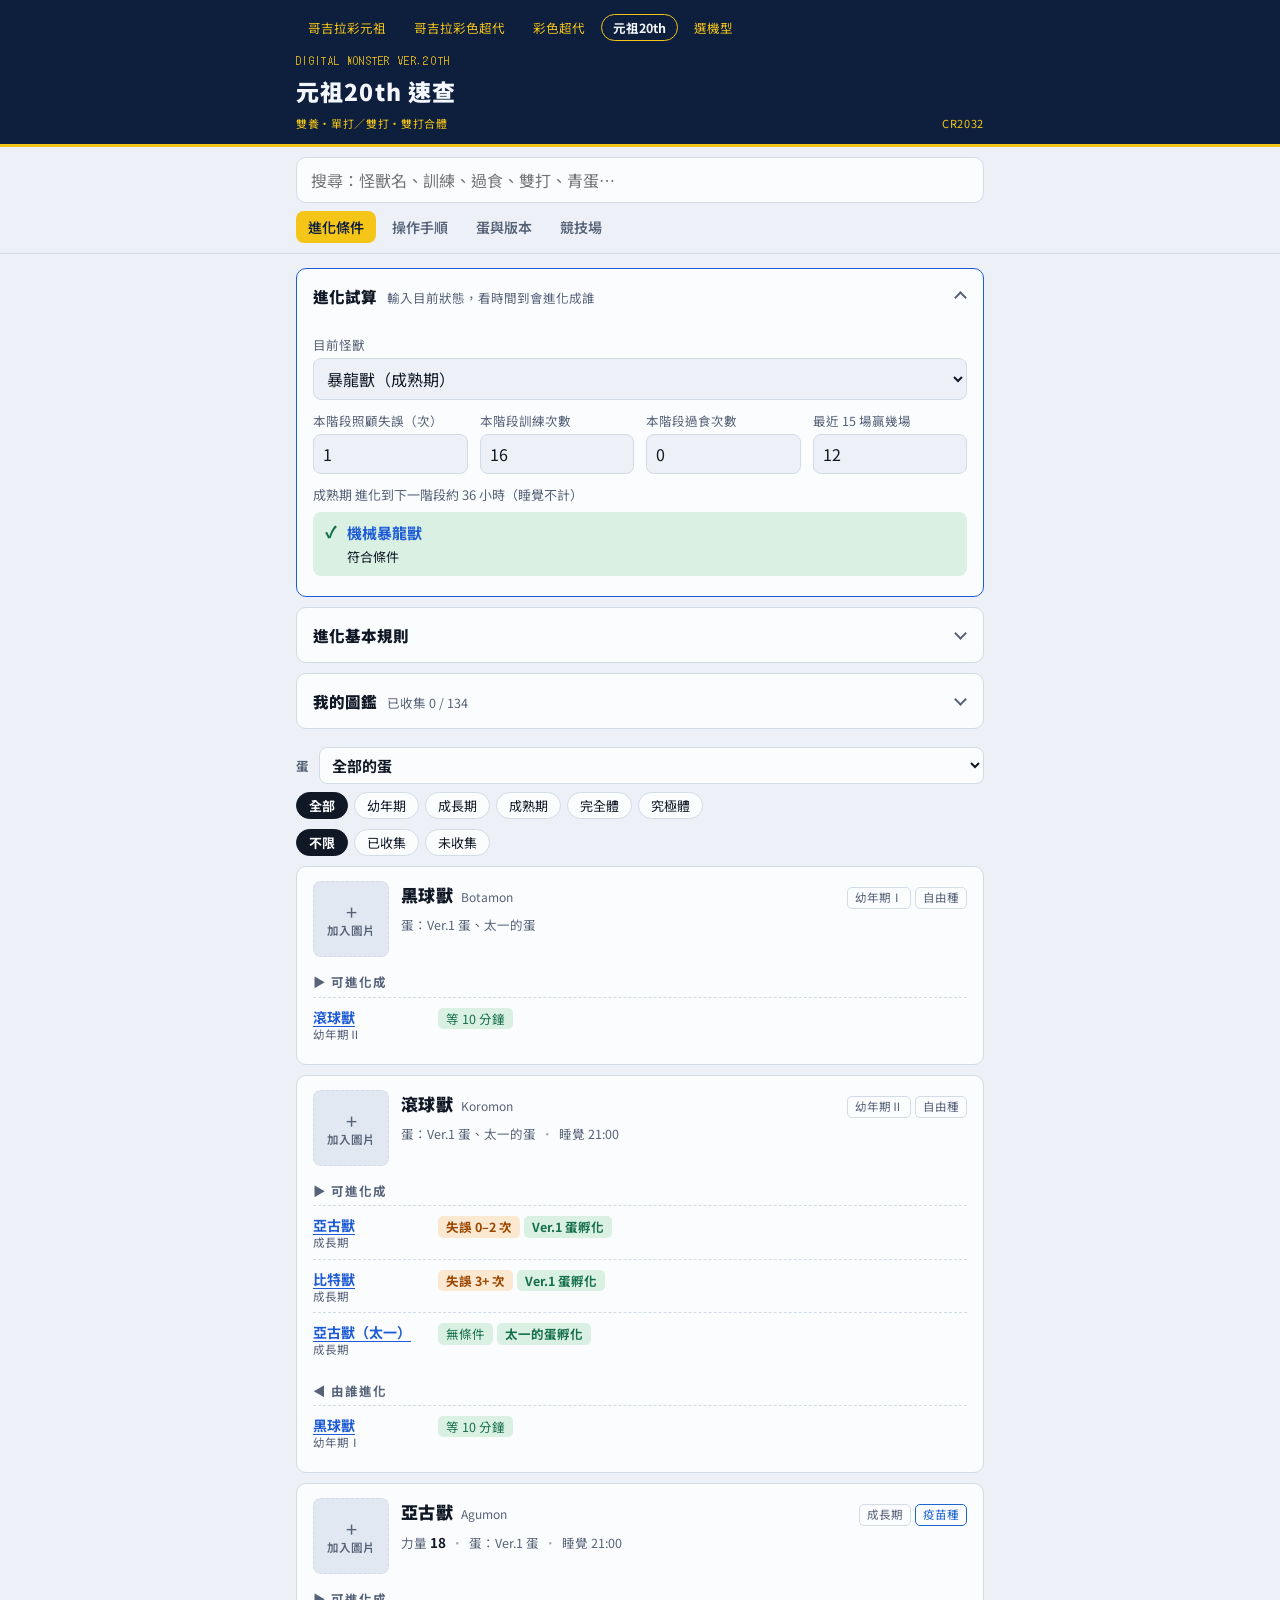
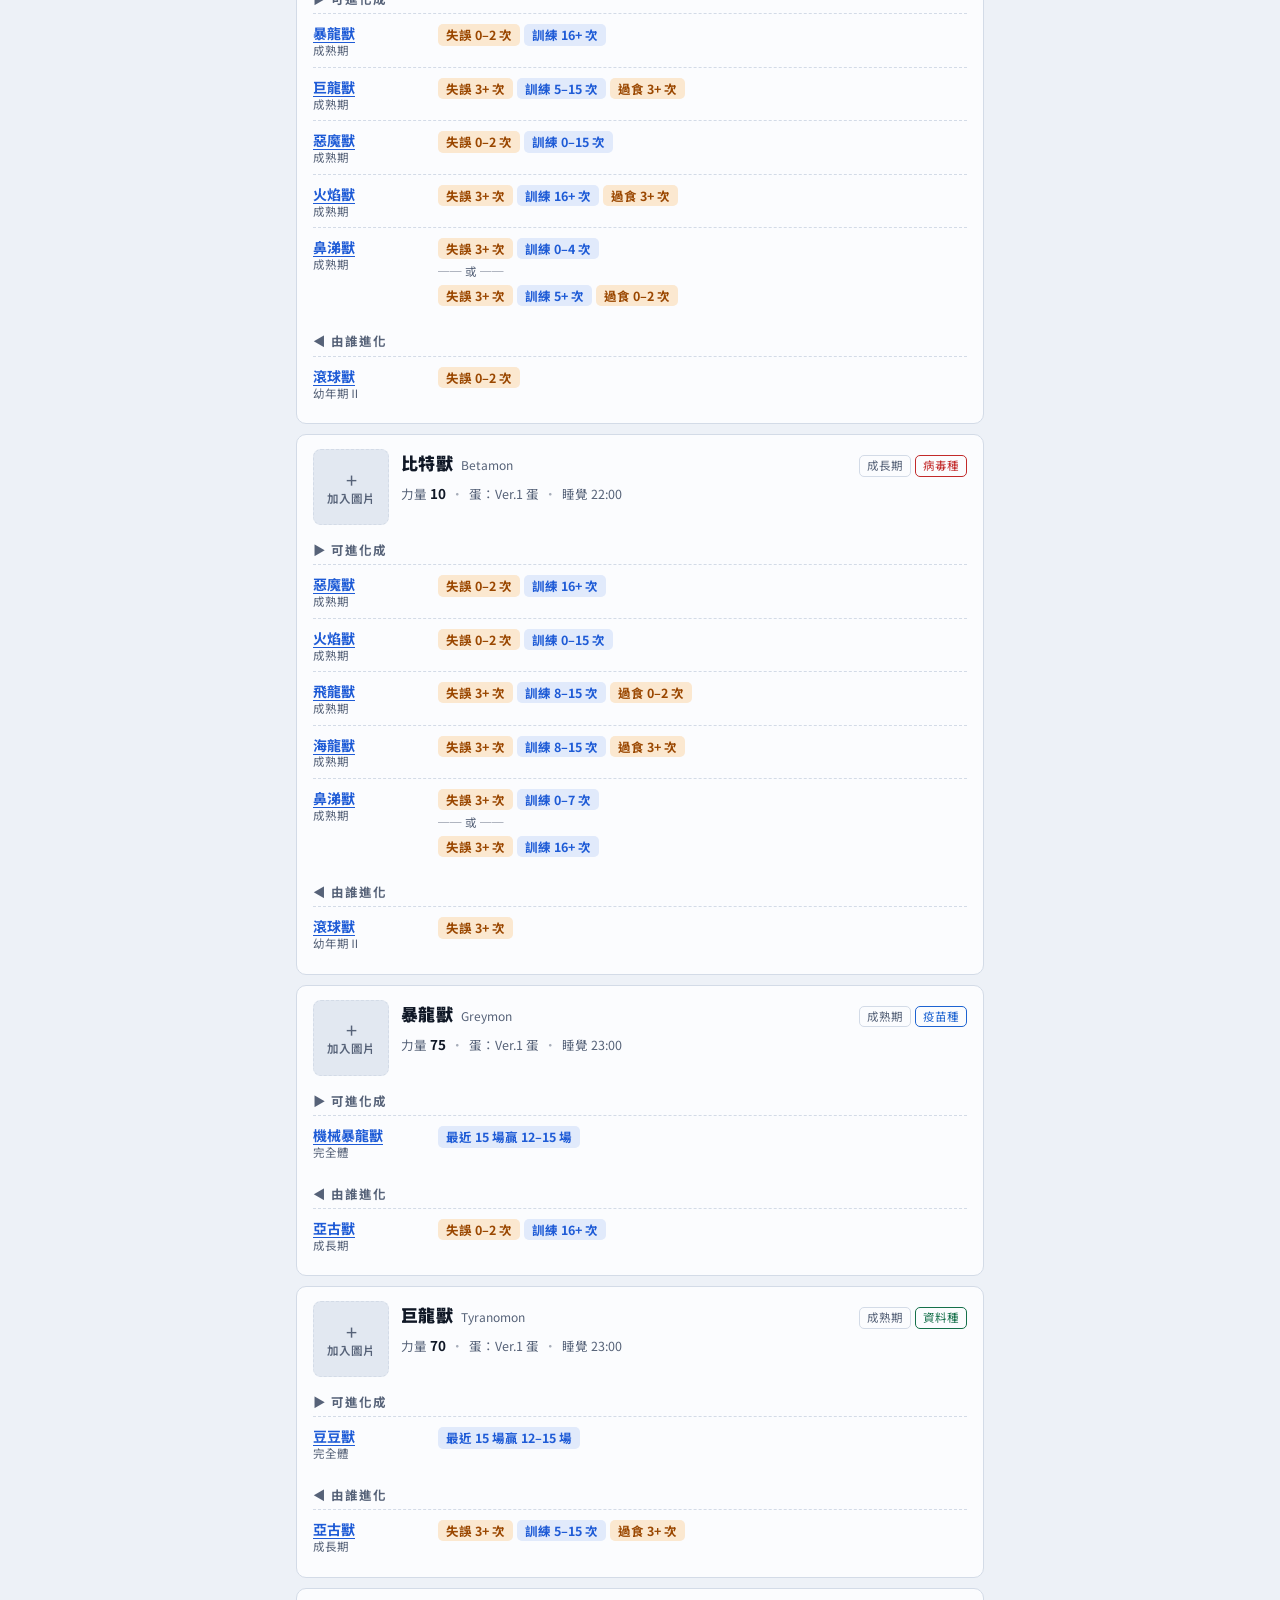
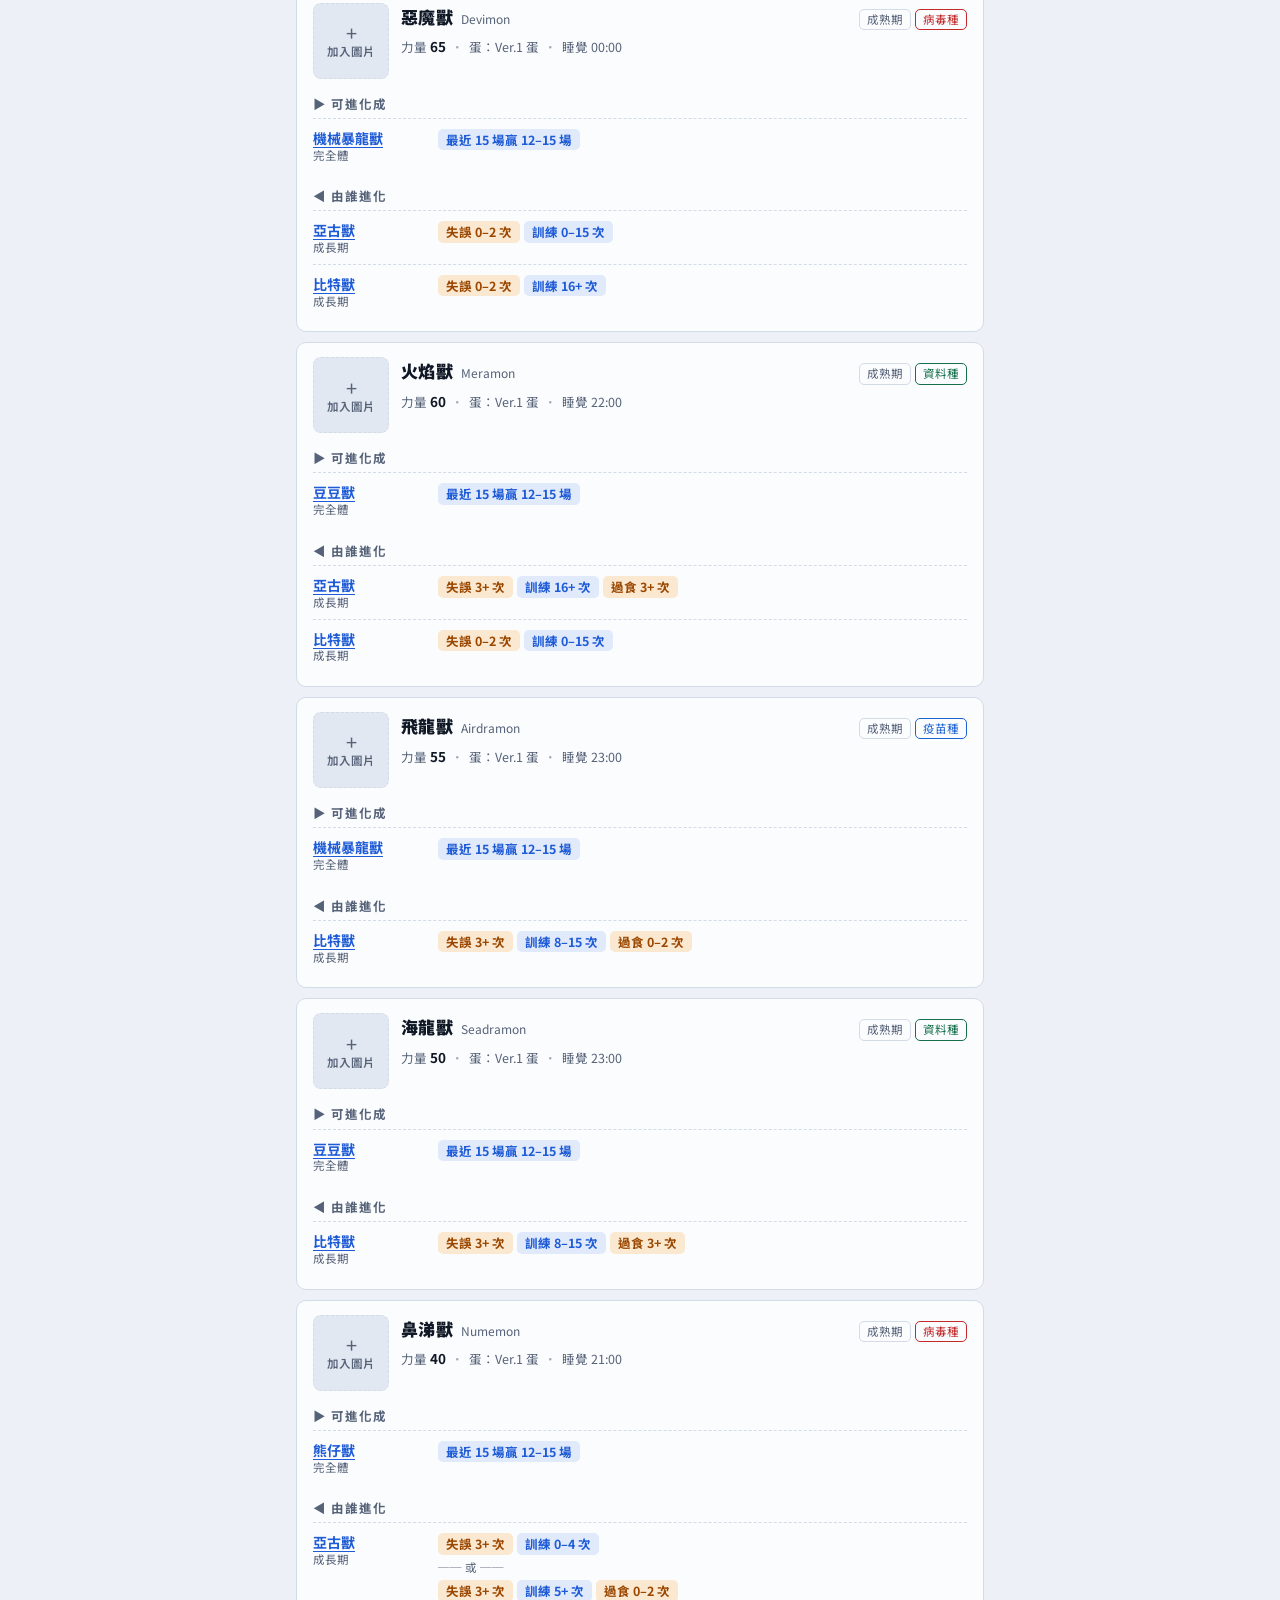
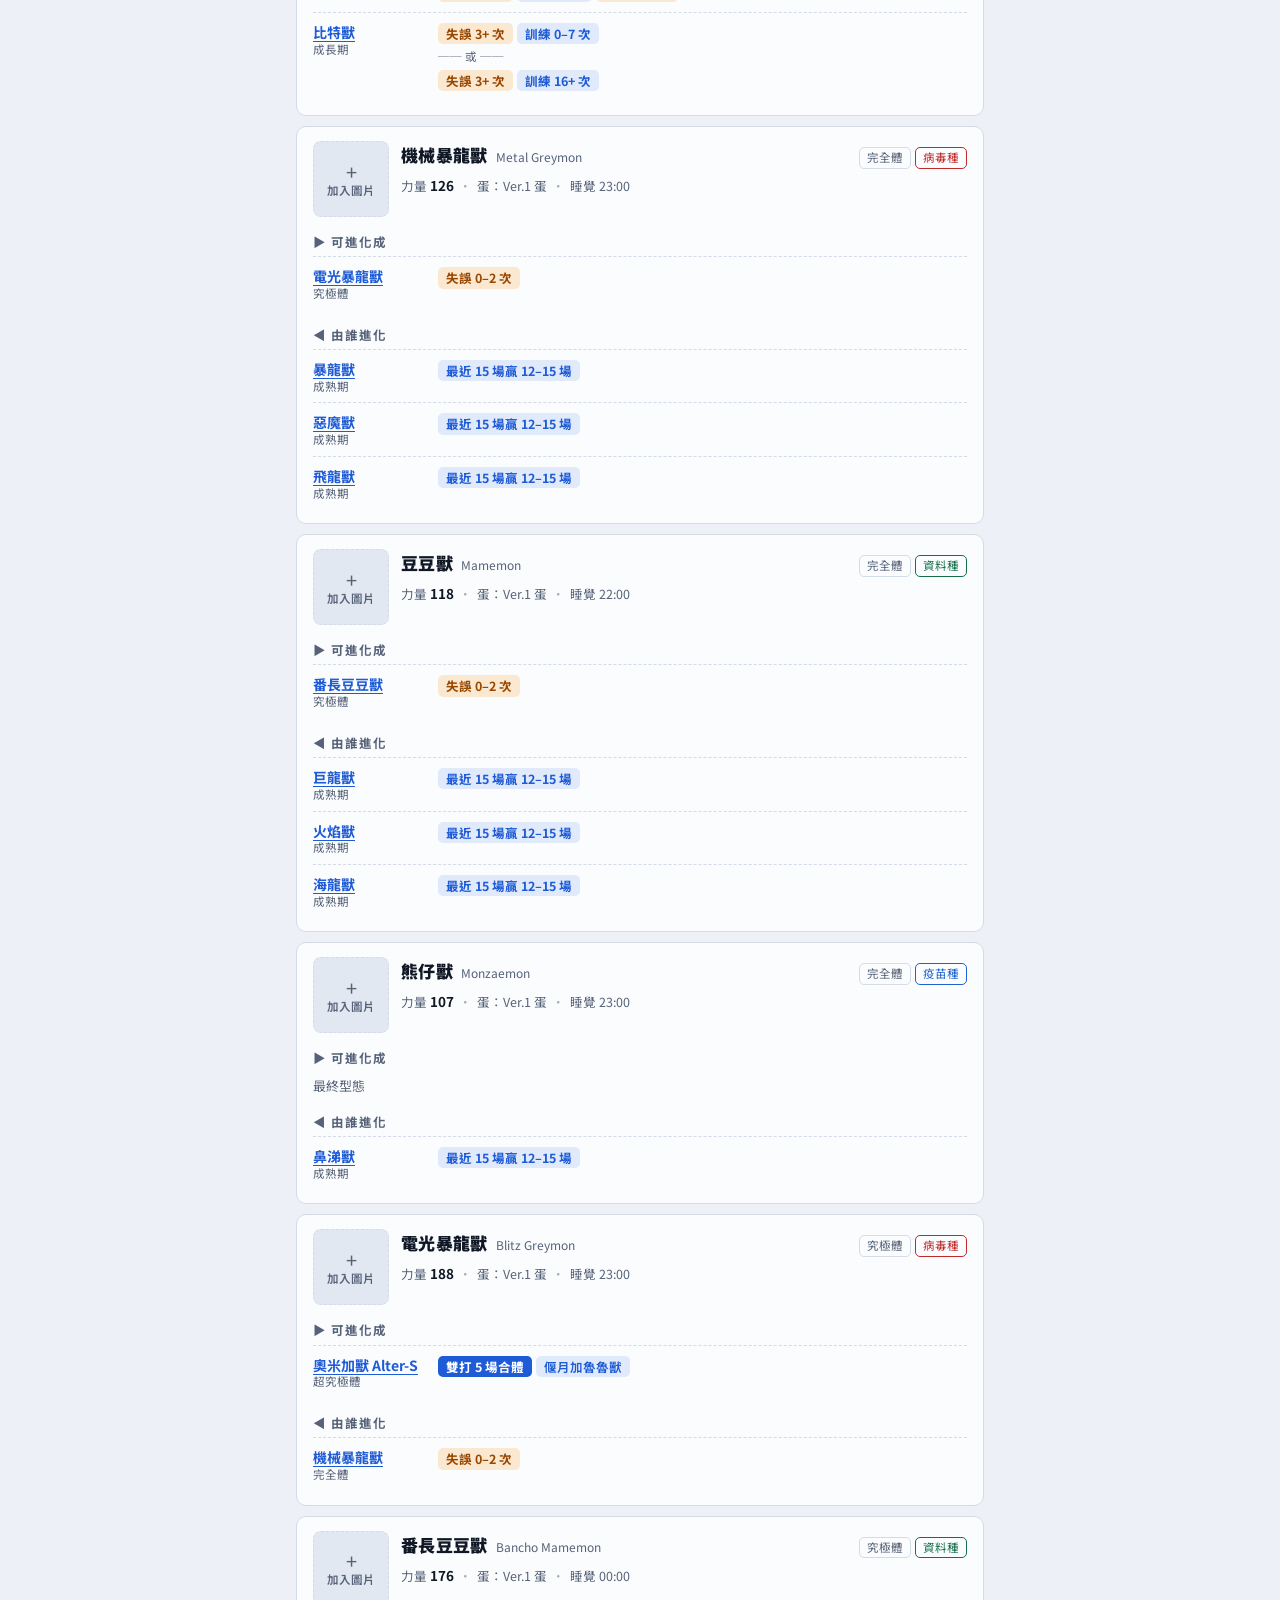
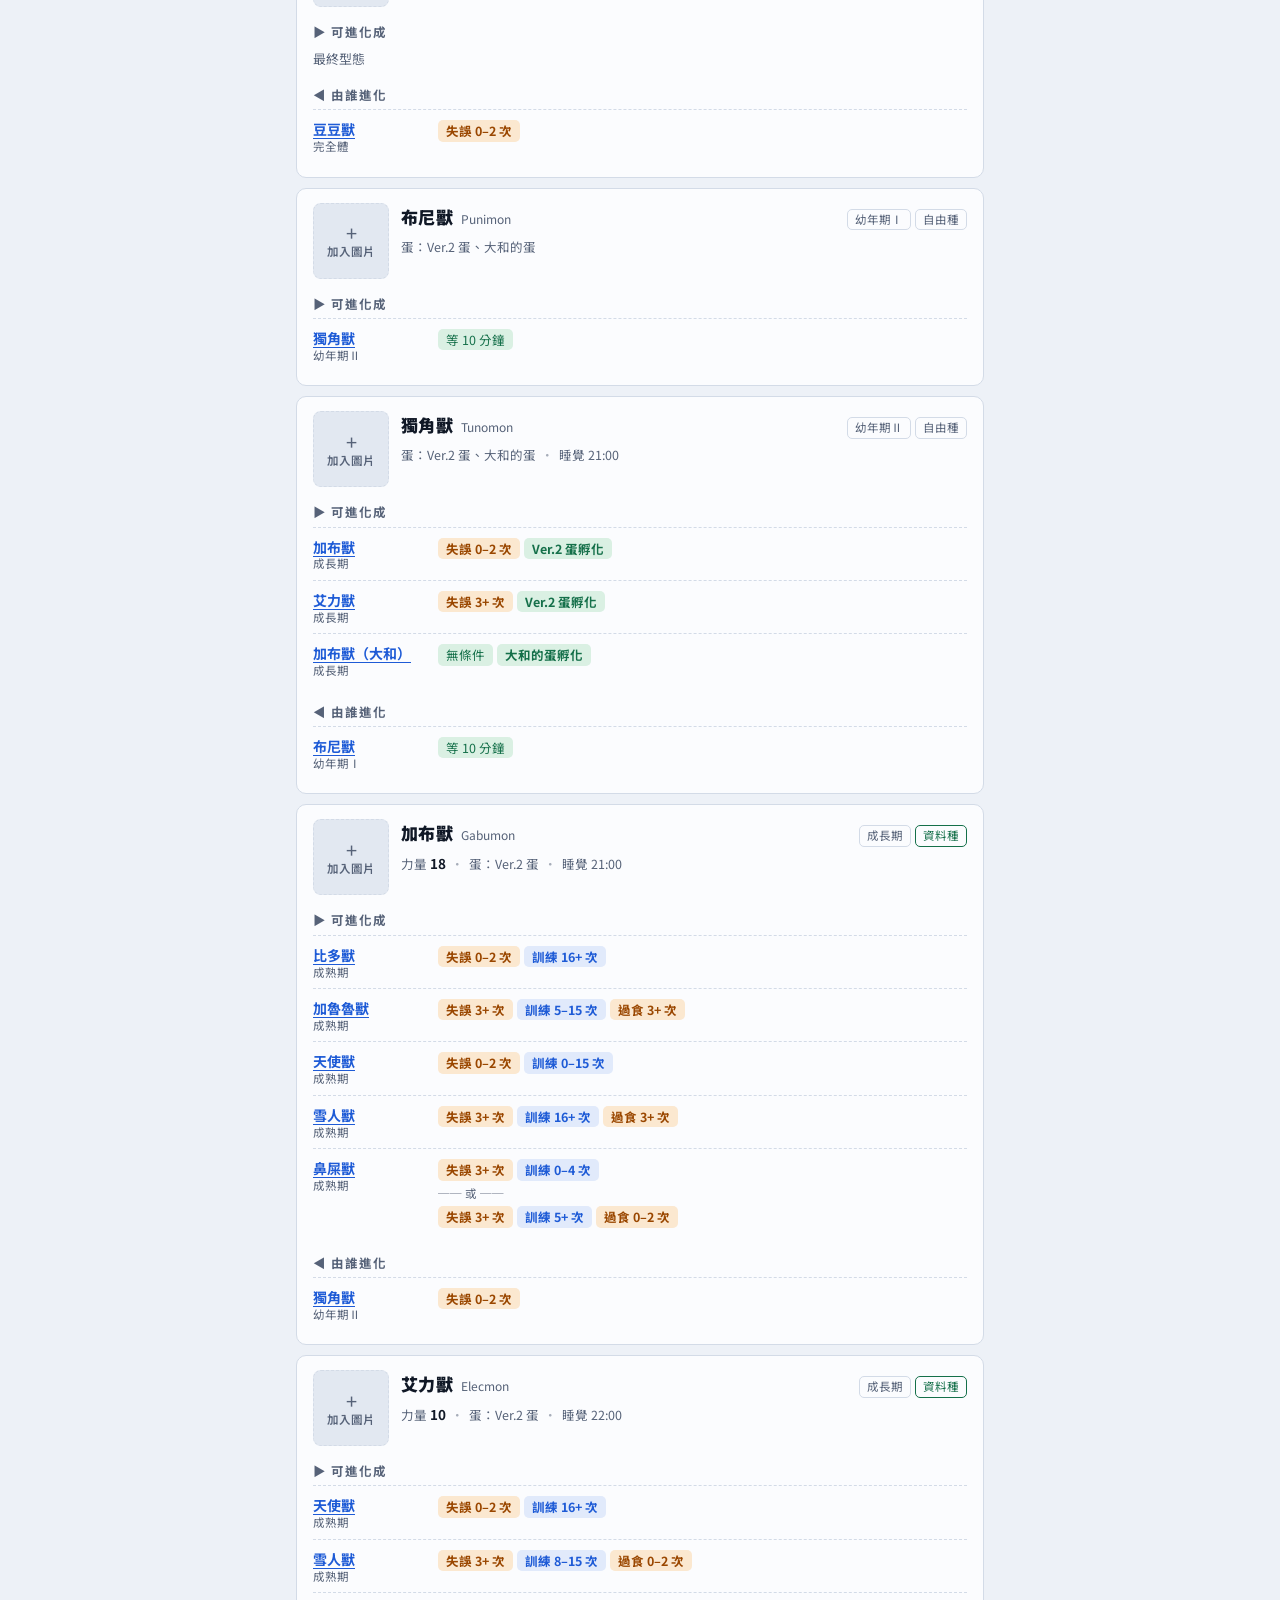
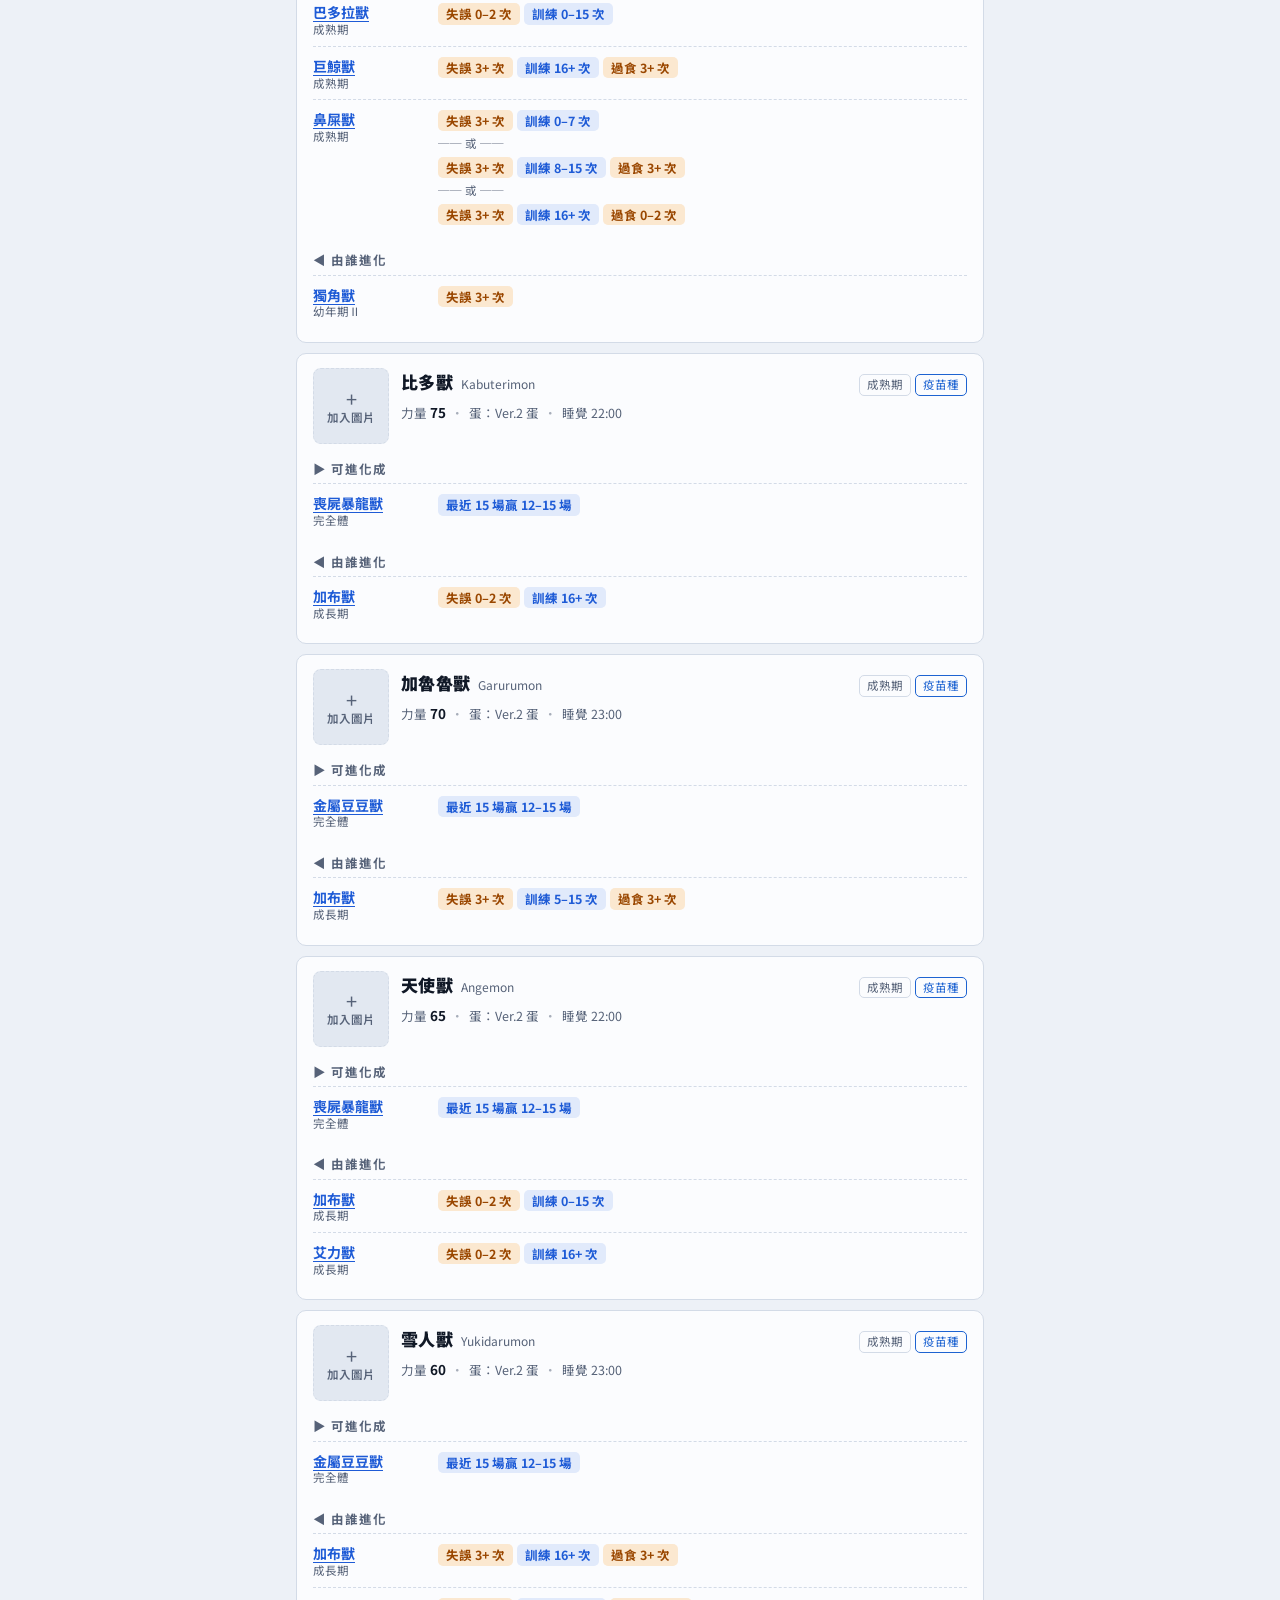
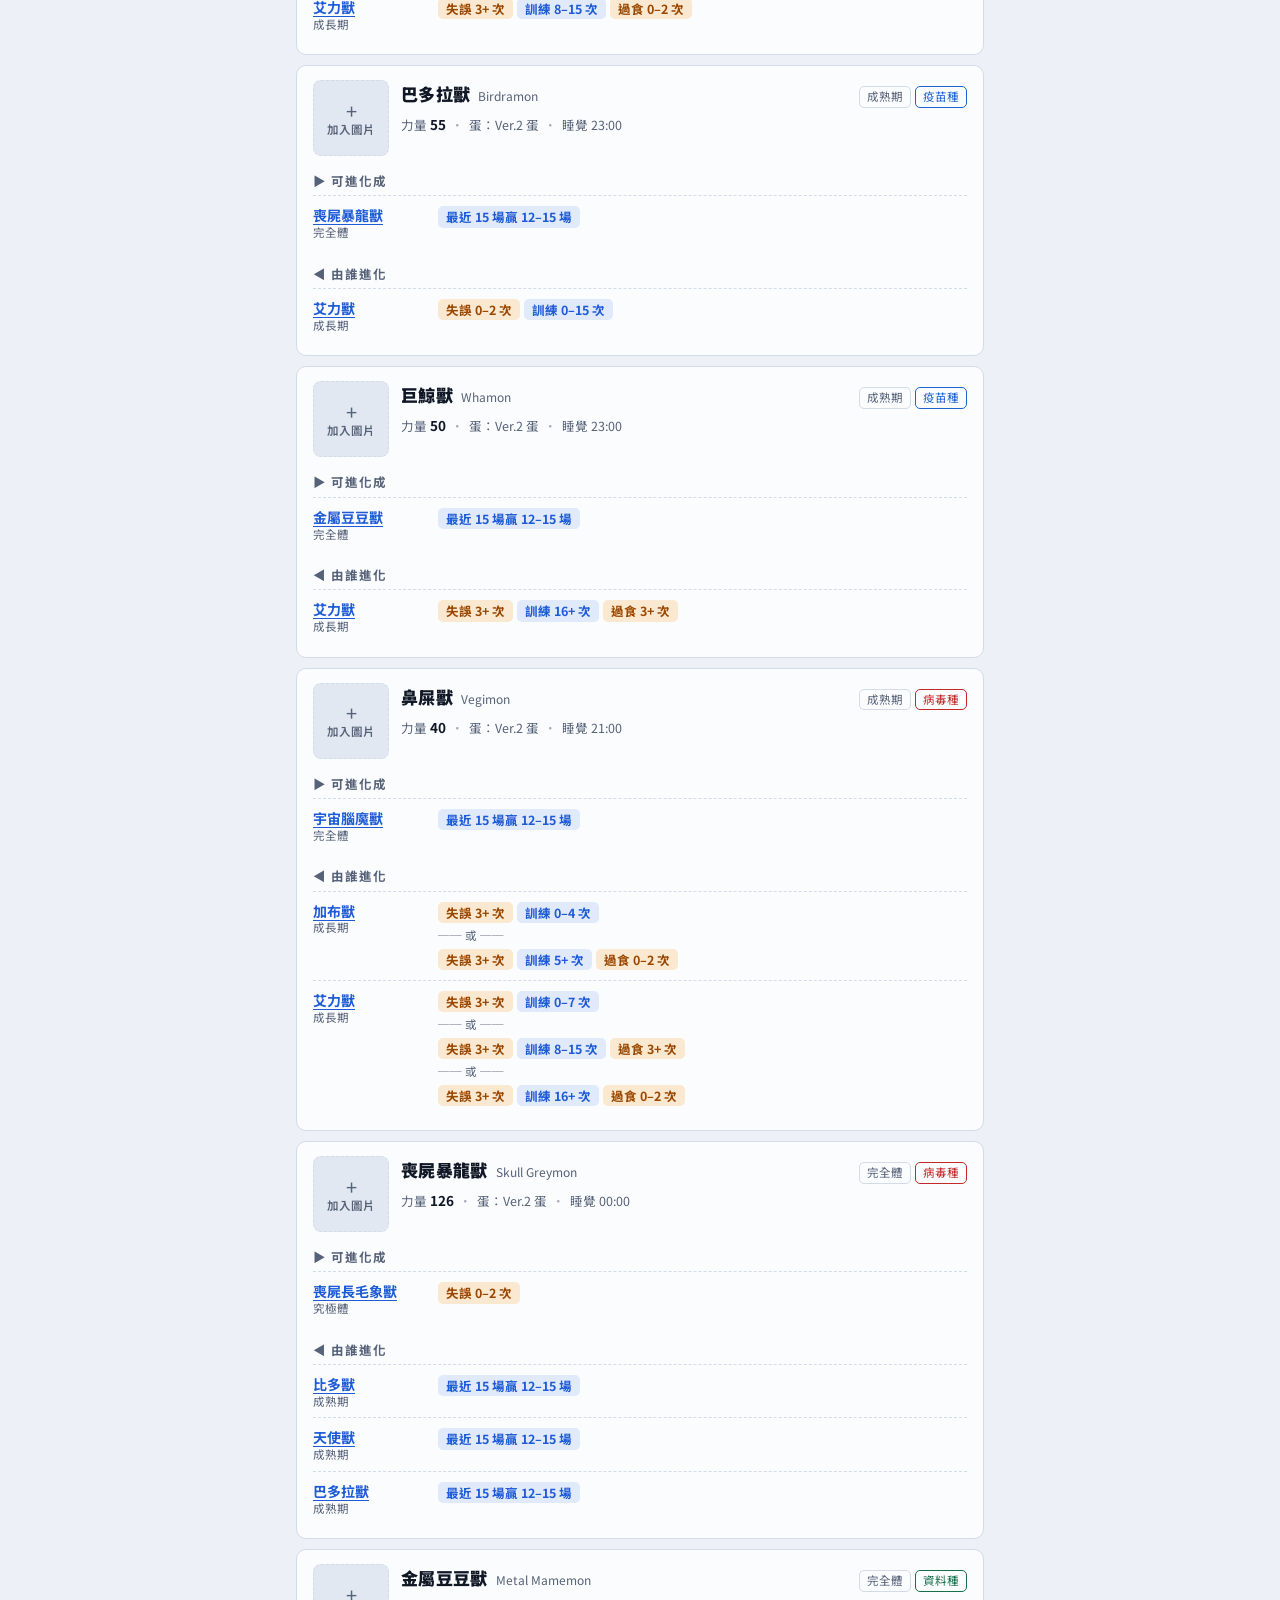
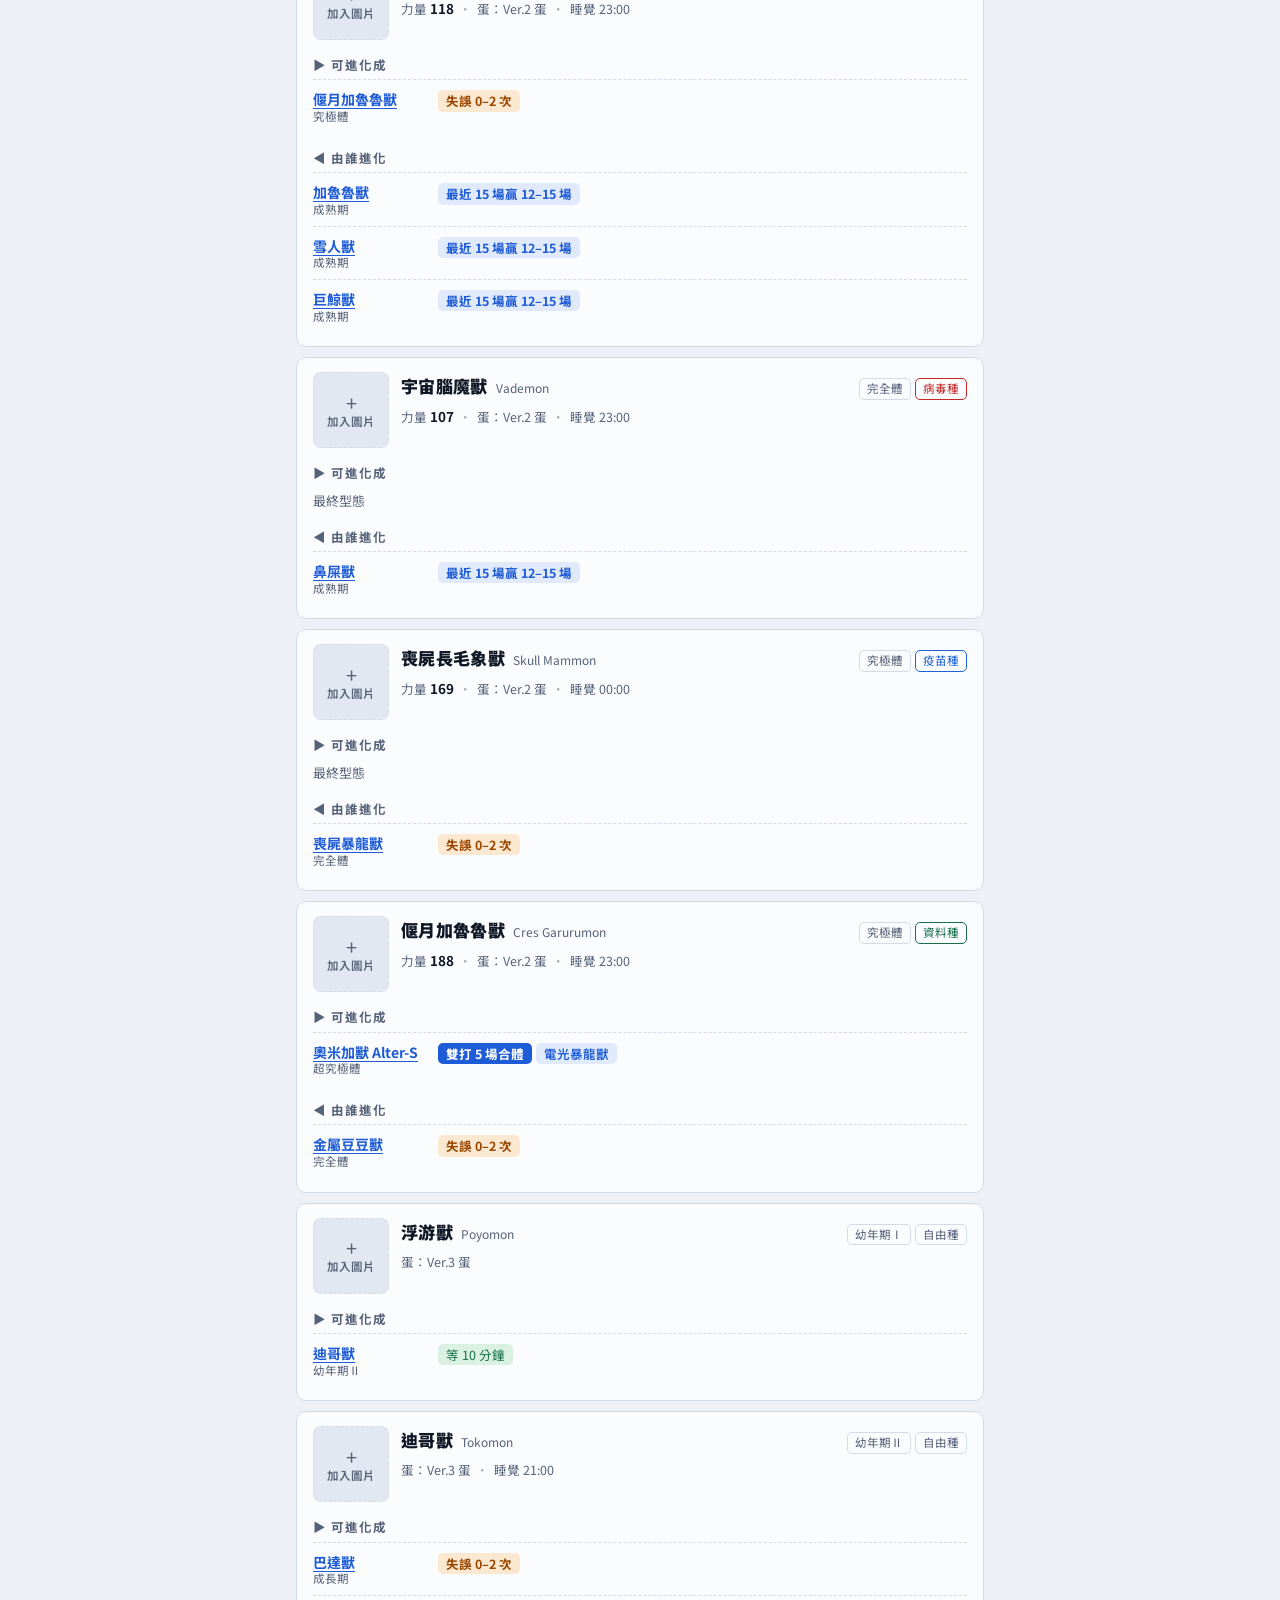
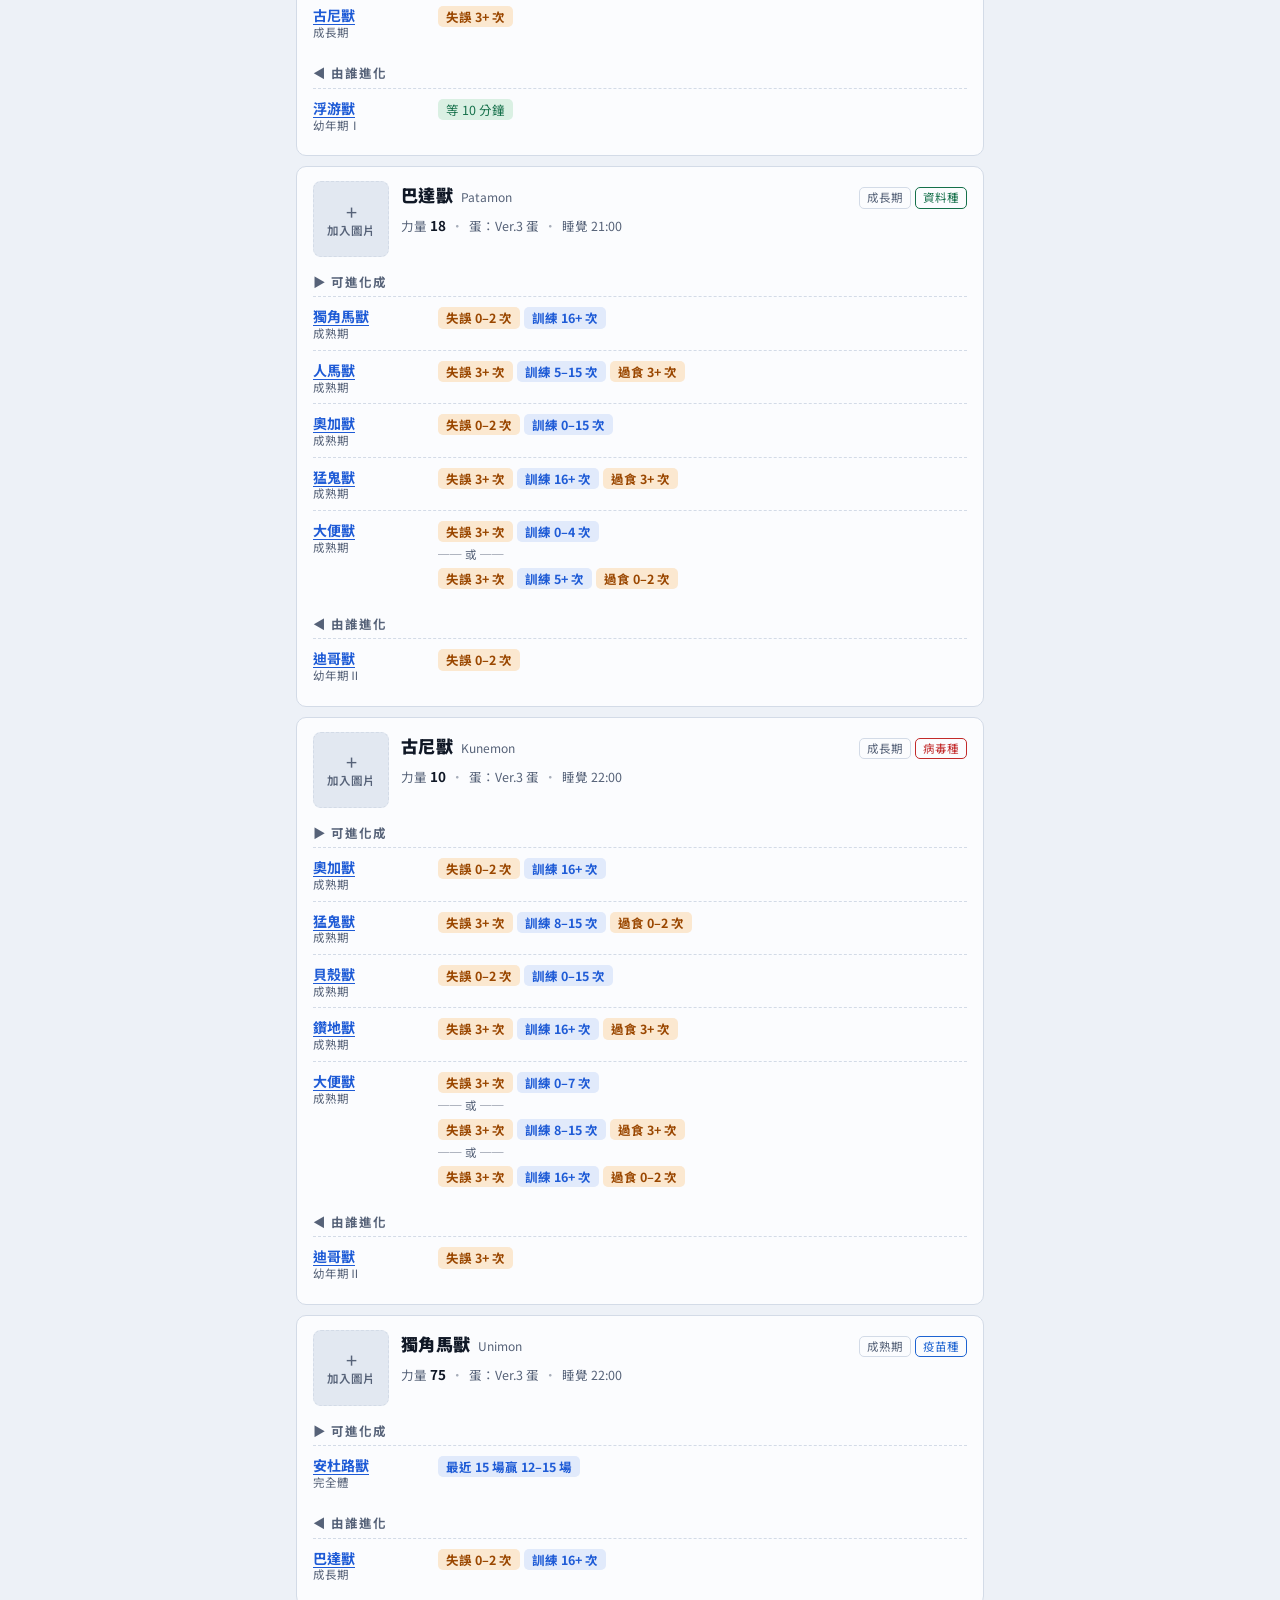
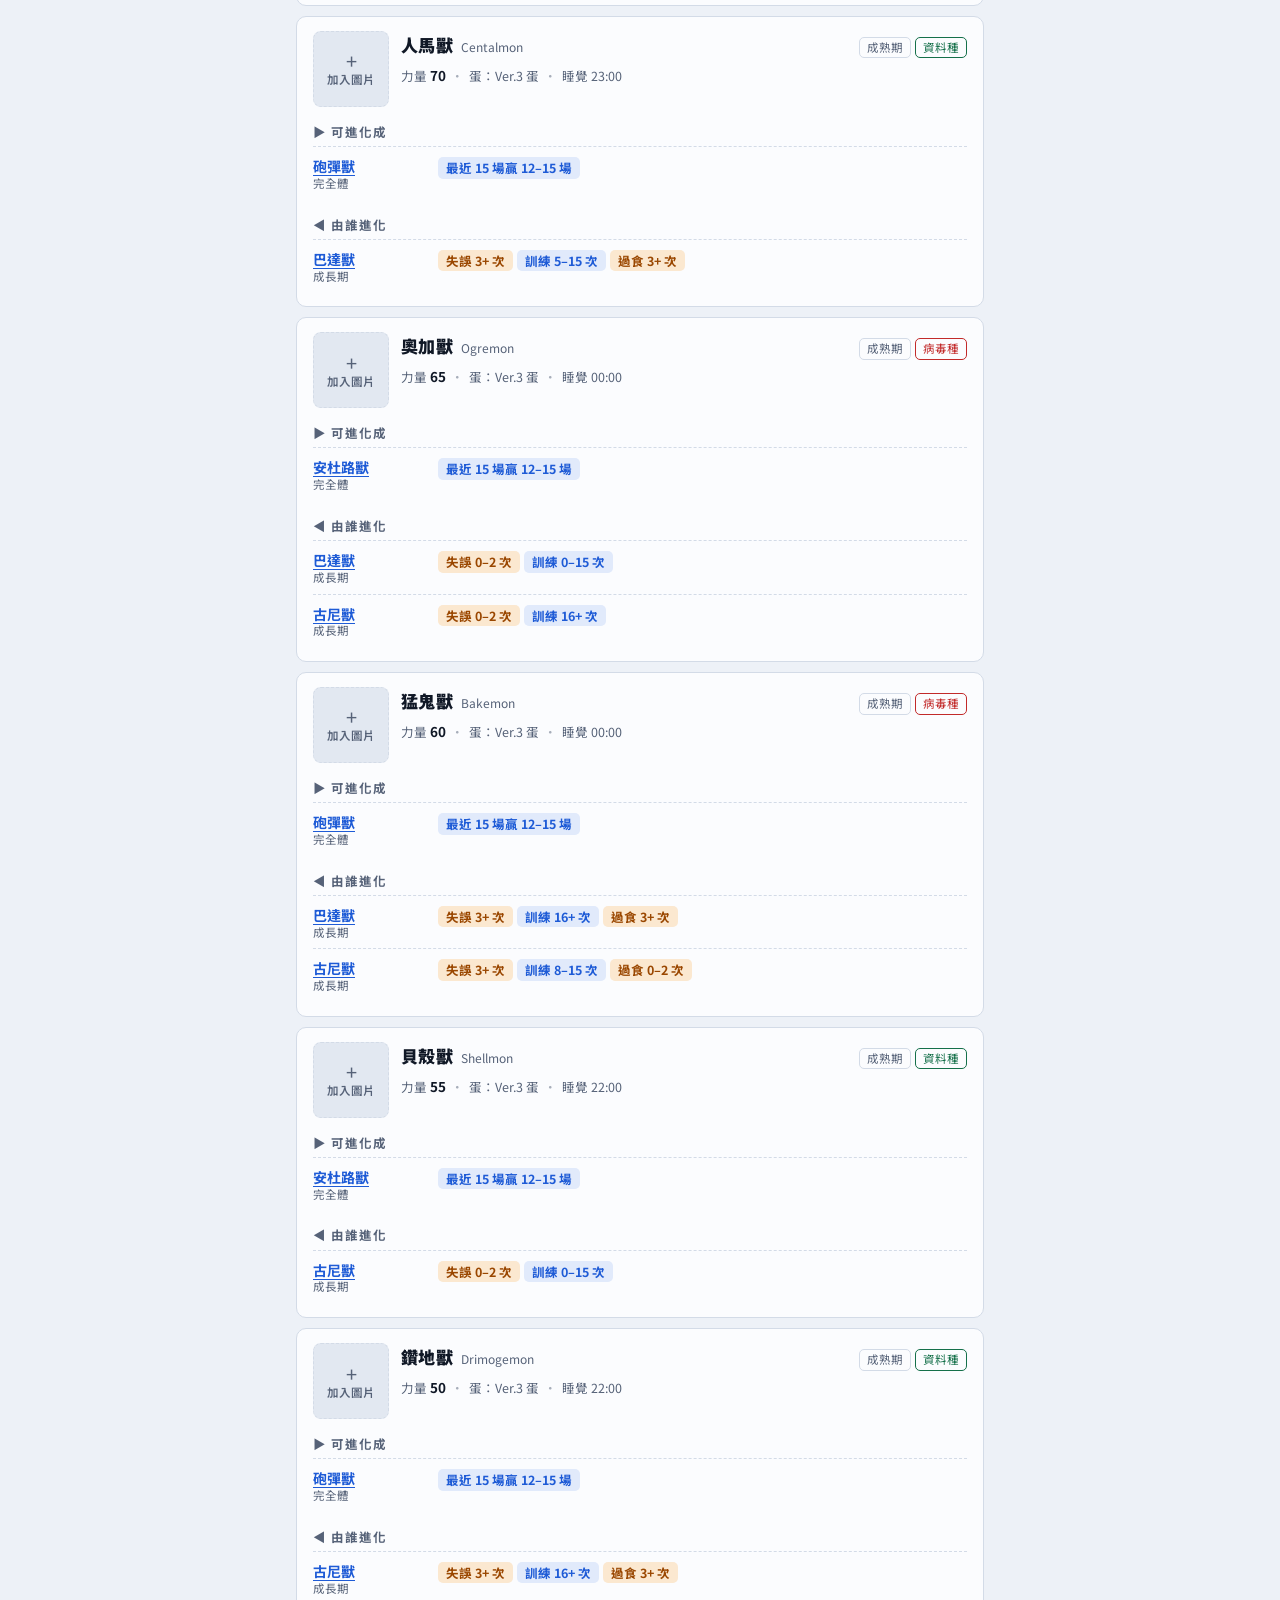
==== docs/dm20.html @ 7f27bde9 "feat: 新增彩色超代、元祖20th 速查並改為藍黃配色 - 新增彩色超代頁面，支援 10 個版本切換、依屬性合體速查、各版本關卡 - 新增元祖20th 頁面，含蛋篩選、訓練／過食進化試算、雙打合體" ====
<!doctype html>
<html lang="zh-Hant">
<head>
<meta charset="utf-8">
<meta name="viewport" content="width=device-width,initial-scale=1,viewport-fit=cover">
<title>元祖20th 速查</title>
<meta name="description" content="Digimon Original（Digital Monster Ver.20th）中文攻略速查（可離線）">
<meta name="theme-color" content="#0E1F3D">
<link rel="manifest" href="manifest.webmanifest">
<link rel="icon" href="icon-192.png">
<link rel="apple-touch-icon" href="apple-touch-icon.png">
<meta name="apple-mobile-web-app-capable" content="yes">
<meta name="mobile-web-app-capable" content="yes">
<meta name="apple-mobile-web-app-title" content="Digivice">
<link rel="preconnect" href="https://fonts.googleapis.com">
<link rel="preconnect" href="https://fonts.gstatic.com" crossorigin>
<link rel="stylesheet" href="https://fonts.googleapis.com/css2?family=DotGothic16&family=Noto+Sans+TC:wght@400;700;900&display=swap">
<link rel="stylesheet" href="app.css">
</head>
<body>
<header class="band">
  <div class="wrap band-in">
    <nav class="devsw" aria-label="切換機型"><a href="dmgz.html">哥吉拉彩元祖</a><a href="pengz.html">哥吉拉彩色超代</a><a href="penc.html">彩色超代</a><a href="dm20.html" aria-current="page">元祖20th</a><a href="index.html">選機型</a></nav>
    <p class="mark">DIGITAL MONSTER VER.20TH</p>
    <h1>元祖20th 速查</h1>
    <div class="gcap" aria-hidden="true"><span>雙養・單打／雙打・雙打合體</span><span>CR2032</span></div>
  </div>
</header>
<div class="top">
  <div class="wrap">
    <div class="search">
      <input id="q" type="search" placeholder="搜尋：怪獸名、訓練、過食、雙打、青蛋…" autocomplete="off" enterkeyhint="search">
      <button id="qclear" type="button" aria-label="清除" hidden>×</button>
    </div>
    <nav class="tabs" role="tablist">
      <button data-tab="t-evo" role="tab">進化條件</button>
      <button data-tab="t-op" role="tab">操作手順</button>
      <button data-tab="t-egg" role="tab">蛋與版本</button>
      <button data-tab="t-colo" role="tab">競技場</button>
    </nav>
  </div>
</div>

<main class="wrap">
<div id="noresult" hidden>找不到符合的內容，換個關鍵字試試</div>

<!-- ================= 進化條件 ================= -->
<section class="panel" id="t-evo">
  <h2 class="ptitle">進化條件</h2>

  <details class="card tool si" id="evoTool" open data-sonly data-alias="進化試算 模擬 計算 判斷 會進化成誰">
    <summary>進化試算 <span class="hint">輸入目前狀態，看時間到會進化成誰</span></summary>
    <div class="form">
      <label class="full">目前怪獸<select id="et-cur"></select></label>
      <label class="full egg-f" hidden>從哪顆蛋孵出來<select id="et-egg"></select></label>
      <label>本階段照顧失誤（次）<input id="et-cm" type="number" min="0" max="30" inputmode="numeric" value="0"></label>
      <label>本階段訓練次數<input id="et-tr" type="number" min="0" max="99" inputmode="numeric" value="0"></label>
      <label>本階段過食次數<input id="et-of" type="number" min="0" max="20" inputmode="numeric" value="0"></label>
      <label class="bt-f">最近 15 場贏幾場<input id="et-vic" type="number" min="0" max="15" inputmode="numeric" value="15"></label>
      <label class="life-f" hidden>完全體期間對戰場數<input id="et-life" type="number" min="0" inputmode="numeric" value="0"></label>
    </div>
    <div id="et-out"></div>
  </details>

  <details class="card si" data-alias="失誤 訓練 努力 過食 勝率 雙打合體 M E O">
    <summary>進化基本規則</summary>
    <h4>進化時間（睡覺時不計時）</h4>
    <div class="tw"><table>
      <tr><th>目前階段</th><th>到下一階段</th></tr>
      <tr><td>蛋</td><td>1 分鐘</td></tr>
      <tr><td>幼年期Ⅰ</td><td>10 分鐘</td></tr>
      <tr><td>幼年期Ⅱ</td><td>6 小時（復刻版 12 小時）</td></tr>
      <tr><td>成長期</td><td>24 小時</td></tr>
      <tr><td>成熟期</td><td>36 小時</td></tr>
      <tr><td>完全體</td><td>48 小時</td></tr>
    </table></div>
    <p class="small">20th 與英文版睡覺時間不算進化時間；復刻版（Ver.Revival）睡覺也會計時。</p>

    <h4>三個關鍵：失誤（M）・訓練（E）・過食（O）</h4>
    <ul class="small">
      <li><b>照顧失誤</b>：決定成長期、成熟期走哪條路。例：M2- ＝失誤 2 次以下。</li>
      <li><b>訓練次數</b>：看努力愛心大概估算。4–7 次＝1 顆、8–11 次＝2 顆、12–15 次＝3 顆、16 次以上＝4 顆。</li>
      <li><b>過食</b>：一直餵肉到牠搖頭拒吃＝1 次；要等牠願意再吃（例如拉過一次便便）才能算下一次。只有成長期失誤 3 次以上時才有影響。</li>
    </ul>

    <h4>成熟期 → 完全體：看最近 15 場</h4>
    <div class="tw"><table>
      <tr><th>最近 15 場贏</th><th>進化機率</th></tr>
      <tr><td>12–15 場（80% 以上）</td><td>100%</td></tr>
      <tr><td>11 場（70–79%）</td><td>50%</td></tr>
      <tr><td>6–10 場（40–69%）</td><td>25%</td></tr>
      <tr><td>5 場以下</td><td>不會進化</td></tr>
    </table></div>
    <p class="small">一定要在<b>成熟期</b>打滿 15 場，成長期打的不算；超過 15 場只算最近 15 場，所以狀態畫面的勝率不一定準。單打、雙打、通信、競技場都算，雙打時兩隻都算。</p>

    <h4>究極體以上</h4>
    <ul class="small">
      <li>只有特定完全體會進化到究極體；失誤太多（超過 4 次）在進化時會死亡。</li>
      <li><b>雙打合體</b>：兩隻指定的究極體一起雙打 <b>5 場</b>，第 5 場打完立刻合體成超究極體。另一隻可以是複製怪。如果兩隻都是自己養的，合體後會空出一格可以孵新蛋。</li>
      <li><b>對戰 100 場</b>：翼龍獸、地龍獸在完全體期間失誤 3–4 次、對戰 100 場以上，會變成戰鬥暴龍獸／鋼鐵加魯魯獸（日版 A、B 版與復刻版不行）。</li>
    </ul>

    <h4>進化後</h4>
    <p class="small">只保留戰績；照顧失誤、努力、受傷次數都會重置。</p>
  </details>

  <details class="card si" id="dex" data-sonly data-alias="我的圖鑑 收集 圖片 照片 相簿">
    <summary>我的圖鑑 <span class="hint" id="dexCount">0 / 0</span></summary>
    <div class="dex-bar"><span id="dexBar" style="width:0%"></span></div>
    <p class="small sub">點空格從相簿選圖；圖片只存在這支手機的瀏覽器裡，清除瀏覽器資料會一起刪掉。</p>
    <div class="dex-grid" id="dexGrid"></div>
  </details>

  <div class="verbar" style="margin-top:18px"><label for="eggSel">蛋</label><select id="eggSel"></select></div>
  <div class="filters" id="stageFilter" style="margin-top:8px">
    <button data-st="all" class="on">全部</button>
    <button data-st="baby">幼年期</button>
    <button data-st="III">成長期</button>
    <button data-st="IV">成熟期</button>
    <button data-st="V">完全體</button>
    <button data-st="VI">究極體</button>
  </div>
  <div class="filters" id="collFilter" style="margin-top:0">
    <button data-coll="all" class="on">不限</button>
    <button data-coll="have">已收集</button>
    <button data-coll="need">未收集</button>
  </div>
  <div id="monList"></div>
</section>

<!-- ================= 操作手順 ================= -->
<section class="panel" id="t-op" hidden>
  <h2 class="ptitle">操作手順</h2>

  <details class="card si" open>
    <summary>按鍵速查</summary>
    <p>螢幕右側由上到下是 <span class="key">A</span> <span class="key">B</span> <span class="key">C</span>。</p>
    <div class="tw"><table>
      <tr><th>操作</th><th>效果</th></tr>
      <tr><td><span class="key">A</span></td><td class="wrap-cell">切換選擇圖示／選項</td></tr>
      <tr><td><span class="key">B</span></td><td class="wrap-cell">決定；主畫面（沒選圖示）按 B＝看時鐘</td></tr>
      <tr><td><span class="key">C</span></td><td class="wrap-cell">取消／返回；主畫面按 C＝切換畫面上顯示哪一隻（養兩隻時）</td></tr>
      <tr><td><span class="key">A</span>+<span class="key">C</span>（主畫面）</td><td class="wrap-cell">聲音開／關</td></tr>
      <tr><td><span class="key">A</span>+<span class="key">C</span>（時鐘畫面）</td><td class="wrap-cell">修改時間（不會加快成長）</td></tr>
      <tr><td><span class="key">A</span>+<span class="key">B</span>（？蛋或墳墓畫面）</td><td class="wrap-cell">選蛋：A 切換、B 決定</td></tr>
      <tr><td>重置孔</td><td class="wrap-cell">LOAD 接續；RESET 會<b>全部刪除</b></td></tr>
    </table></div>
    <p class="small">電池是 CR2032，每分鐘自動存檔。換完電池選 LOAD 接續。</p>
  </details>

  <details class="card si">
    <summary>開始養・第二顆蛋</summary>
    <ol>
      <li>拉出電池絕緣片 → 設定時間（<span class="key">A</span> 時、<span class="key">B</span> 分、<span class="key">C</span> 確定）→ 輸入 4 個字的馴獸師名字。</li>
      <li>蛋 1 分鐘孵化，10 分鐘後變幼年期Ⅱ。</li>
      <li>第一隻養到<b>成長期</b>後會多一顆蛋：按 <span class="key">C</span> 讓畫面只剩蛋，按 <span class="key">A</span>+<span class="key">B</span> 選蛋。</li>
      <li>最多同時養 2 隻，兩隻不在畫面上也會照常肚子餓、拉便便。</li>
    </ol>
  </details>

  <details class="card si">
    <summary>圖示選單</summary>
    <h4>狀態（天秤）</h4>
    <ul class="small">
      <li>名稱 → 年齡・體重 → 滿腹（おなか）→ 筋力（きんりょく）→ 努力（どりょく）→ 體力 DP → 單打勝率 S → 雙打勝率 T。</li>
      <li>DP：成長期最多 14，每進化一階 +14，睡覺或吃蛋白質會回復。</li>
    </ul>
    <h4>食物（肉）</h4>
    <ul class="small">
      <li><b>肉（エサ）</b>：滿腹 +1、體重 +1G。</li>
      <li><b>蛋白質（プロテイン）</b>：筋力 +1、體重 +2G，每 4 個 DP +1。吃太多輸了比較容易受傷。</li>
      <li>體重 99G 或空腹時，筋力的力量加成會消失。</li>
    </ul>
    <h4>訓練（舉重）</h4>
    <p class="small">每 4 次訓練＝努力 1 顆，成功失敗都算。體重 −1～4G。</p>
    <ul class="small">
      <li><b>單人訓練</b>：「！」出現後狂按 <span class="key">A</span>。按 13 下以上筋力 +2。</li>
      <li><b>雙人訓練</b>（畫面上有兩隻時）：5 回合選打上（A）或下（B），打中 3 次成功筋力 +1，5 次全中 +2。</li>
    </ul>
    <h4>雙人訓練必勝順序（循環，退出也算一次）</h4>
    <div class="tw"><table>
      <tr><th>第幾次</th><th>按鍵</th></tr>
      <tr><td>1</td><td>A B A B B</td></tr>
      <tr><td>2</td><td>B B A A B</td></tr>
      <tr><td>3</td><td>B A A B B</td></tr>
      <tr><td>4</td><td>A B B A A</td></tr>
      <tr><td>5</td><td>B A B A B</td></tr>
      <tr><td>6</td><td>A B A B A</td></tr>
    </table></div>
    <h4>競技場（獎盃）</h4>
    <ul class="small">
      <li>單打（シングル）／雙打（タッグ），選つづき繼續或さいしょ從頭，共 100 回合。</li>
      <li>每場前的小遊戲決定攻擊順序：單打狂按 A 集滿；雙打第一條停在<b>由下數第 3 格</b>，第二條按 9 或 12 下最強。</li>
      <li>筋力全滿時傷害：單打 +1、雙打 +2（雙打要兩隻都滿）。</li>
      <li>每場消耗 DP：成長期 1、成熟期 2、完全體 3、究極體 4。</li>
      <li>輸了（有時贏了也會）可能受傷，記得治療。</li>
    </ul>
    <h4>便便（馬桶）</h4>
    <p class="small">累積 4 坨會受傷，這台很常拉。小技巧：受傷後只治療、不要清便便，畫面上保持 4 坨就不會再拉，也不會再因便便受傷。</p>
    <h4>電燈</h4>
    <ul class="small">
      <li>頭上出現 Z＝累了，<b>10 分鐘內</b>選睡覺（ねかす），否則失誤。</li>
      <li>早上 7:00 自動起床。叫醒（おこす）約 15 分鐘後會再睡，不算失誤。</li>
      <li>醒著時選睡覺＝小睡 3 小時，可以回 DP（約 1 小時回 10）。</li>
    </ul>
    <h4>治療（繃帶）</h4>
    <p class="small">怪獸旁邊有骷髏＝受傷，可能要治療好幾次。同形態受傷 20 次會死亡。</p>
    <h4>相簿（書）</h4>
    <p class="small">デジモン（養過的怪獸）／ストック（複製怪）／せんせき（戰績）／なまえ（名字）。登錄越多隻，解鎖越多蛋。</p>
    <h4>通信</h4>
    <ul class="small">
      <li><b>對戰</b>：跟另一台 20th 比照競技場規則；選「そのた」可以跟舊機種用簡易規則對戰。出現 BATTLE 後接上，其中一台按 B。</li>
      <li><b>複製（コピー）</b>：おくる 傳送／もらう 接收，最多存 2 隻（C1、C2），可以拿來雙打。</li>
    </ul>
    <h4>呼叫</h4>
    <p class="small">空腹、虛弱（筋力空）、想睡時亮起，<b>10 分鐘內</b>處理，否則失誤 +1。</p>
  </details>

  <details class="card si" data-alias="力量 屬性 相剋 筋力">
    <summary>力量與屬性</summary>
    <ul class="small">
      <li>每隻怪獸有固定基礎力量（見卡片），筋力每顆 +4，全滿 +16。</li>
      <li>疫苗種 ＞ 病毒種 ＞ 資料種 ＞ 疫苗種；有利時等於力量 +32。自由種沒有相剋。</li>
      <li>運氣也有影響，強的也可能輸給弱的。</li>
    </ul>
  </details>

  <details class="card si" data-alias="死亡 墳墓 性格蛋">
    <summary>死亡・遺留的蛋</summary>
    <ul class="small">
      <li>同形態受傷 20 次，或照顧失誤 20 次</li>
      <li>在同一階段醒著超過 48 小時後，又失誤 5 次</li>
      <li>受傷 6 小時沒治療</li>
      <li>滿腹或筋力空著 12 小時</li>
    </ul>
    <p class="small">墳墓畫面按 C 讓畫面只剩墳墓，再按 A+B 選新蛋。進化後醒著撐滿 48 小時再死亡，會留下性格蛋（加成很小）。</p>
  </details>

  <details class="card si" data-alias="復刻版 Ver.Revival 差異">
    <summary>復刻版（Ver.Revival）的差異</summary>
    <ul class="small">
      <li>便便變少；睡覺也會計入進化時間，幼年期Ⅱ改為 12 小時。</li>
      <li>沒有 DP，只要不餓就能對戰；冷凍取代小睡。</li>
      <li>雙人訓練只要打中 2 次，成功會把兩隻的筋力補滿。</li>
      <li>過食只要滿腹後多餵 1 個。</li>
      <li>棕色版只要跟任一 B 版連線一次、灰色版跟任一 A 版連線一次，就能解鎖限定蛋。</li>
      <li>翼龍獸、地龍獸不能靠對戰 100 場進化。</li>
    </ul>
  </details>
</section>

<!-- ================= 蛋與版本 ================= -->
<section class="panel" id="t-egg" hidden>
  <h2 class="ptitle">蛋與版本</h2>
  <div class="card si" data-alias="蛋 解鎖 版本">
    <h3>蛋怎麼解鎖</h3>
    <p class="small">一開始有 5 顆（Ver.1～5）。其他蛋靠相簿登錄數、累計對戰數或通信解鎖。版本限定蛋只會出現在對應配色的機器上。</p>
  </div>
  <div id="eggList"></div>
  <h2 class="ptitle" style="display:block;margin-top:22px">各版本限定</h2>
  <div id="verList"></div>
</section>

<!-- ================= 競技場 ================= -->
<section class="panel" id="t-colo" hidden>
  <h2 class="ptitle">競技場</h2>
  <div class="card si" data-alias="競技場 規則">
    <h3>競技場規則</h3>
    <ul class="small">
      <li>單打、雙打各 100 回合，打贏往下一回合，全部打完回到第 1 回合（沒有獎勵）。</li>
      <li>標「?」的是只在競技場出現、不能養的怪獸，力量未知。</li>
      <li>成熟期要湊 15 場進化時，重複打第 1 回合也算。</li>
    </ul>
  </div>
  <details class="card si" open data-sonly data-alias="單打 シングル">
    <summary>單打（シングル）</summary>
    <div class="tw"><table id="coloSingle"></table></div>
  </details>
  <details class="card si" data-sonly data-alias="雙打 タッグ">
    <summary>雙打（タッグ）</summary>
    <div class="tw"><table id="coloTag"></table></div>
  </details>
</section>

<footer>
  非官方整理。資料來源：humulos.com 攻略站、中文玩家整理的「DIGIMON VER.20th 說明書／資料集」。<br>
  Digimon © 本鄉あきよし・東映動畫・BANDAI
</footer>
</main>

<input type="file" id="phFile" accept="image/*" hidden>
<dialog id="phView">
  <div class="pv-img"><img id="pvImg" alt=""></div>
  <div class="pv-body">
    <h3 id="pvName"></h3>
    <div class="pv-actions">
      <button type="button" class="btn pri" id="pvChange">換一張</button>
      <button type="button" class="btn" id="pvGo">看進化條件</button>
      <button type="button" class="btn danger" id="pvDel">刪除</button>
      <button type="button" class="btn" id="pvClose">關閉</button>
    </div>
  </div>
</dialog>
<div id="toast" role="status" hidden></div>

<script src="data/dm20.js"></script>
<script src="app.js"></script>
</body>
</html>
---- docs/app.css ----
/* 哥吉拉怪獸對打機速查：共用樣式 */
:root{
  --ground:#EDF1F7;--surface:#FBFCFE;--sunken:#E2E8F1;--ink:#101826;--sub:#566278;--line:#D3DBE7;
  --accent:#1E5BD6;--accent-ink:#FFFFFF;--accent-soft:#E1EAFB;
  --hi:#F5C518;--hi-ink:#0E1F3D;
  --lcd:#0E1F3D;--lcd-ink:#F3F6FC;--lcd-sub:#F5C518;
  --gb:#1D63D1;--gb-soft:#DFEAFB;--gy:#8F5D00;--gy-soft:#FAEDCC;--gr:#C22A2A;--gr-soft:#FBE0E0;
  --ok:#15704A;--ok-soft:#DAF0E3;--warn:#9A4700;--warn-soft:#FBE8D0;--dim:#817B8D;--dim-soft:#E7E5EC;
  --m-b:#3D86F2;--m-y:#E8AE2C;--m-r:#E24848;
  --f-body:"Noto Sans TC",system-ui,-apple-system,"PingFang TC","Microsoft JhengHei",sans-serif;
  --f-dot:"DotGothic16","Noto Sans TC",ui-monospace,monospace;
  color-scheme:light;
}
@media (prefers-color-scheme:dark){:root:not([data-theme="light"]){
  --ground:#0B111C;--surface:#131B2A;--sunken:#080C14;--ink:#E8EEF8;--sub:#98A4B8;--line:#243148;
  --accent:#6EA2FF;--accent-ink:#0B111C;--accent-soft:#16264A;
  --hi:#F5C518;--hi-ink:#0B111C;
  --lcd:#060B16;--lcd-ink:#F3F6FC;--lcd-sub:#F5C518;
  --gb:#7AB0FF;--gb-soft:#14233A;--gy:#F0B640;--gy-soft:#30260E;--gr:#FF7E7E;--gr-soft:#371A1D;
  --ok:#63D39A;--ok-soft:#13301F;--warn:#F4A650;--warn-soft:#33220F;--dim:#8F889B;--dim-soft:#25212C;
  color-scheme:dark;
}}
:root[data-theme="dark"]{
  --ground:#0B111C;--surface:#131B2A;--sunken:#080C14;--ink:#E8EEF8;--sub:#98A4B8;--line:#243148;
  --accent:#6EA2FF;--accent-ink:#0B111C;--accent-soft:#16264A;
  --hi:#F5C518;--hi-ink:#0B111C;
  --lcd:#060B16;--lcd-ink:#F3F6FC;--lcd-sub:#F5C518;
  --gb:#7AB0FF;--gb-soft:#14233A;--gy:#F0B640;--gy-soft:#30260E;--gr:#FF7E7E;--gr-soft:#371A1D;
  --ok:#63D39A;--ok-soft:#13301F;--warn:#F4A650;--warn-soft:#33220F;--dim:#8F889B;--dim-soft:#25212C;
  color-scheme:dark;
}
*{box-sizing:border-box}
[hidden]{display:none!important}
html{-webkit-text-size-adjust:100%}
body{margin:0;background:var(--ground);color:var(--ink);font:15px/1.7 var(--f-body)}
a{color:var(--accent);text-underline-offset:3px}
:focus-visible{outline:2px solid var(--accent);outline-offset:2px}
.wrap{max-width:720px;margin:0 auto;padding-inline:16px}

/* 液晶橫條 */
.band{background:var(--lcd);color:var(--lcd-ink);padding-block:calc(14px + env(safe-area-inset-top)) 12px;border-bottom:3px solid var(--hi)}
.band-in{display:flex;flex-direction:column;gap:8px}
.mark{margin:0;font-family:var(--f-dot);font-size:11px;letter-spacing:.12em;color:var(--lcd-sub)}
.band h1{margin:0;font-size:23px;font-weight:900;letter-spacing:.05em;line-height:1.2;text-wrap:balance}
.gmeter{display:flex;gap:2px;height:7px;margin-top:4px}
.gmeter i{flex:1;border-radius:1px}
.gmeter i.b{background:var(--m-b)}.gmeter i.y{background:var(--m-y)}.gmeter i.r{background:var(--m-r)}
.gcap{display:flex;justify-content:space-between;font-size:11px;color:var(--lcd-sub);letter-spacing:.06em}

/* 搜尋與分頁 */
.top{position:sticky;top:0;z-index:20;background:var(--ground);border-bottom:1px solid var(--line);padding-top:10px}
.search{position:relative;margin:0 0 8px}
.search input{width:100%;font:16px var(--f-body);padding:10px 42px 10px 14px;border:1px solid var(--line);border-radius:10px;background:var(--surface);color:var(--ink);outline:none;-webkit-appearance:none}
.search input:focus{border-color:var(--accent)}
.search button{position:absolute;right:2px;top:50%;transform:translateY(-50%);border:0;background:none;color:var(--sub);font-size:22px;padding:4px 12px;line-height:1;cursor:pointer}
.tabs{display:flex;gap:4px;overflow-x:auto;padding-bottom:10px;scrollbar-width:none}
.tabs::-webkit-scrollbar{display:none}
.tabs button{flex:none;border:0;background:transparent;color:var(--sub);border-radius:8px;padding:6px 12px;font:600 14px var(--f-body);cursor:pointer}
.tabs button[aria-selected=true]{background:var(--hi);color:var(--hi-ink)}
body.searching .tabs button[aria-selected=true]{background:var(--sunken);color:var(--sub)}
main{padding-block:14px calc(48px + env(safe-area-inset-bottom))}
.ptitle{display:none;font-size:12.5px;color:var(--sub);margin:20px 0 8px;font-weight:700;letter-spacing:.1em}
body.searching .ptitle{display:block}

/* 區塊 */
.card{background:var(--surface);border:1px solid var(--line);border-radius:10px;padding:14px 16px;margin:0 0 10px}
details.card>summary{list-style:none;cursor:pointer;display:flex;align-items:baseline;flex-wrap:wrap;gap:2px 10px;font-weight:900;font-size:15.5px;margin:-14px -16px;padding:14px 40px 14px 16px;position:relative}
details.card>summary::-webkit-details-marker{display:none}
details.card>summary::after{content:"";position:absolute;right:18px;top:21px;width:7px;height:7px;border-right:2px solid var(--sub);border-bottom:2px solid var(--sub);transform:rotate(45deg);transition:transform .15s}
details.card[open]>summary::after{transform:rotate(-135deg);top:24px}
details.card[open]>summary{margin-bottom:6px}
.card h3{font-size:16px;font-weight:900;margin:0 0 8px;letter-spacing:.02em}
.card h4{font-size:12.5px;color:var(--sub);margin:14px 0 4px;font-weight:700;letter-spacing:.08em}
.card p{margin:6px 0}
.card ul,.card ol{margin:6px 0;padding-left:1.3em}
.card li{margin:3px 0}
.tool{border:1.5px solid var(--accent)}
.small{font-size:13px}
.sub{color:var(--sub)}
.hint{font-weight:400;font-size:12.5px;color:var(--sub)}
.key{display:inline-grid;place-items:center;min-width:1.8em;height:1.8em;padding:0 .4em;border-radius:999px;background:var(--lcd);color:var(--lcd-ink);font:12px/1 var(--f-dot);vertical-align:.08em}
.tw{overflow-x:auto;margin:6px 0}
table{border-collapse:collapse;font-size:13.5px;width:100%;font-variant-numeric:tabular-nums}
th,td{border-bottom:1px solid var(--line);padding:6px 6px;text-align:left;vertical-align:top;white-space:nowrap}
th{color:var(--sub);font-weight:700;font-size:12px;letter-spacing:.04em}
td.wrap-cell{white-space:normal}
.chip{display:inline-block;font-size:12.5px;line-height:1.55;padding:1px 8px;border-radius:5px;background:var(--accent-soft);color:var(--ink);margin:2px 4px 2px 0;white-space:nowrap}
.chip.gb{background:var(--gb-soft);color:var(--gb);font-weight:700}
.chip.gy{background:var(--gy-soft);color:var(--gy);font-weight:700}
.chip.gr{background:var(--gr-soft);color:var(--gr);font-weight:700}
.chip.cm{background:var(--warn-soft);color:var(--warn);font-weight:700}
.chip.frag{background:var(--gr);color:var(--surface);font-weight:700}
.chip.area{background:var(--ok-soft);color:var(--ok);font-weight:700}
.chip.dim{background:var(--dim-soft);color:var(--dim)}
.chip.bt{background:var(--accent-soft);color:var(--accent);font-weight:700}
.chip.rand{background:var(--gy);color:var(--surface);font-weight:700}
.chip.ok{background:var(--ok-soft);color:var(--ok)}

/* 怪獸 */
.filters{display:flex;gap:6px;flex-wrap:wrap;margin:18px 0 10px}
.filters button{border:1px solid var(--line);background:var(--surface);color:var(--ink);border-radius:999px;padding:3px 12px;font:13px var(--f-body);cursor:pointer}
.filters button.on{background:var(--ink);border-color:var(--ink);color:var(--surface);font-weight:700}
body.searching .filters{display:none}
body:not(.searching) .mon.off,body:not(.searching) .mon.off2,body:not(.searching) .mon.off3{display:none}
.mon header{display:flex;flex-wrap:wrap;align-items:baseline;gap:2px 8px}
.mon h3{margin:0;font-size:17px}
.mon .en{font-size:12px;color:var(--sub)}
.badges{margin-left:auto;display:flex;gap:4px}
.badge{font-size:11.5px;padding:0 7px;border-radius:5px;border:1px solid var(--line);color:var(--sub);white-space:nowrap}
.a-Vaccine{color:var(--gb);border-color:currentColor}
.a-Virus{color:var(--gr);border-color:currentColor}
.a-Data{color:var(--ok);border-color:currentColor}
.stats{font-size:12.5px;color:var(--sub);margin:4px 0 2px}
.stats b{font-weight:700;font-size:13.5px;color:var(--ink);font-variant-numeric:tabular-nums}
.stats i{font-style:normal;margin:0 5px;opacity:.5}
.route{display:grid;grid-template-columns:minmax(0,7.5em) 1fr;gap:2px 12px;padding:8px 0;border-top:1px dashed var(--line)}
.route:first-of-type{border-top:0}
.route .who{font-weight:700;font-size:14px;line-height:1.35;padding-top:2px}
.route .who small{display:block;font-weight:400;font-size:11.5px;color:var(--sub)}
.or{font-size:11.5px;color:var(--sub);margin:1px 0}
.opt{line-height:1.3}
.flash{animation:flash 1.4s ease-out}
@keyframes flash{0%,40%{box-shadow:0 0 0 3px var(--accent)}100%{box-shadow:0 0 0 0 transparent}}
@media (prefers-reduced-motion:reduce){.flash{animation:none;box-shadow:0 0 0 2px var(--accent)}details.card>summary::after{transition:none}}

/* 工具 */
.form{display:grid;grid-template-columns:repeat(auto-fit,minmax(140px,1fr));gap:10px 12px;margin:10px 0}
.form label{display:flex;flex-direction:column;font-size:12.5px;color:var(--sub);gap:3px}
.form label.chk{flex-direction:row;align-items:center;gap:8px;font-size:14px;color:var(--ink)}
.form label.full{grid-column:1/-1}
select,input[type=number]{font:16px var(--f-body);padding:7px 9px;border:1px solid var(--line);border-radius:8px;background:var(--ground);color:var(--ink);width:100%}
input[type=checkbox]{width:18px;height:18px;accent-color:var(--accent)}
.res{display:flex;gap:10px;align-items:flex-start;padding:8px 12px;border-radius:8px;margin:6px 0}
.res.yes{background:var(--ok-soft)}
.res.no{background:var(--dim-soft)}
.res .mk{font-weight:900;font-size:16px;line-height:1.45}
.res.yes .mk{color:var(--ok)}
.res.no .mk{color:var(--dim)}
.res a{font-weight:700;text-decoration:none}
.warn{background:var(--warn-soft);color:var(--warn);border-radius:8px;padding:8px 12px;font-size:13.5px}
.note{background:var(--sunken);border-radius:8px;padding:8px 12px;font-size:13px;color:var(--sub)}
.times{display:flex;flex-wrap:wrap;gap:6px;margin:4px 0}
.time{font-weight:600;font-variant-numeric:tabular-nums;letter-spacing:.03em;border:1px solid var(--line);border-radius:6px;padding:2px 10px;font-size:14.5px}
.time.next{border-color:var(--accent);background:var(--accent-soft);color:var(--accent)}
.time.past{opacity:.45}
ol.opp{columns:2;column-gap:18px;font-size:13.5px}
ol.opp li.none{color:var(--dim)}
.big{font-size:26px;font-weight:700;line-height:1.25;letter-spacing:.01em;font-variant-numeric:tabular-nums}
.kpis{display:grid;grid-template-columns:repeat(auto-fit,minmax(120px,1fr));gap:8px;margin:8px 0}
.kpi{background:var(--sunken);border-radius:8px;padding:8px 12px}
.kpi span{font-size:12px;color:var(--sub)}
.bg-list .card{display:grid;grid-template-columns:1fr auto;gap:2px 10px;align-items:baseline}
.bg-list .card b{font-size:15px}
.bg-list .card .cond{grid-column:1/-1;font-size:13.5px;color:var(--sub)}
.gview{background:var(--sunken);border-radius:8px;padding:10px 12px;margin:8px 0}
.gbar{display:flex;gap:2px;height:14px;margin:0 0 8px}
.gbar i{flex:1;border-radius:2px;background:var(--line)}
.gbar i.b{background:var(--m-b)}.gbar i.y{background:var(--m-y)}.gbar i.r{background:var(--m-r)}
.gnums{display:flex;flex-wrap:wrap;gap:4px 18px;font-size:13px;color:var(--sub);align-items:baseline}
.gnums b{font-weight:700;font-size:17px;color:var(--ink);font-variant-numeric:tabular-nums;margin:0 2px 0 4px}
.gnums .gpts b{color:var(--accent);font-size:19px;letter-spacing:.02em}
/* 圖鑑圖片 */
.mhead{display:grid;grid-template-columns:76px minmax(0,1fr);gap:12px;align-items:start}
.ph{display:grid;place-items:center;width:76px;height:76px;max-width:100%;padding:0;border-radius:8px;border:1.5px dashed var(--line);background:var(--sunken);color:var(--sub);font:600 11.5px/1.3 var(--f-body);cursor:pointer;overflow:hidden;text-align:center}
.ph:hover{border-color:var(--accent);color:var(--accent)}
.ph .plus{display:block;font-size:20px;line-height:1.1;font-weight:400}
.ph.has{border:1px solid var(--line);background:var(--lcd)}
.ph img{display:block;width:100%;height:100%;object-fit:contain}
.dex-bar{height:8px;border-radius:4px;background:var(--sunken);overflow:hidden;margin:6px 0 10px}
.dex-bar span{display:block;height:100%;background:var(--accent);transition:width .3s}
.dex-grid{display:grid;grid-template-columns:repeat(auto-fill,minmax(70px,1fr));gap:12px 8px;margin-top:10px}
.dex-tile{display:flex;flex-direction:column;align-items:center;gap:2px;min-width:0}
.dex-tile .ph{width:100%;height:auto;aspect-ratio:1}
.dex-tile .ph .lbl{display:none}
.dex-tile .no{font-size:10.5px;color:var(--dim);font-variant-numeric:tabular-nums;margin-top:2px}
.dex-tile .nm{font-size:11.5px;line-height:1.3;text-align:center;overflow-wrap:anywhere}
.dex-tile .nm a{color:var(--ink);text-decoration:none}
dialog#phView{border:0;border-radius:12px;padding:0;background:var(--surface);color:var(--ink);width:min(92vw,420px);max-width:calc(100% - 32px)}
dialog#phView::backdrop{background:rgba(10,8,14,.72)}
.pv-img{background:var(--lcd);display:grid;place-items:center;aspect-ratio:1;max-width:100%}
.pv-img img{max-width:100%;max-height:100%;object-fit:contain}
.pv-body{padding:12px 16px 16px}
.pv-body h3{margin:0 0 10px;font-size:17px;font-weight:900}
.pv-actions{display:flex;flex-wrap:wrap;gap:8px}
.btn{border:1px solid var(--line);background:var(--surface);color:var(--ink);border-radius:8px;padding:7px 14px;font:600 14px var(--f-body);cursor:pointer}
.btn.pri{background:var(--accent);border-color:var(--accent);color:var(--accent-ink)}
.btn.danger{color:var(--gr);border-color:var(--gr)}
#toast{position:fixed;left:50%;bottom:calc(20px + env(safe-area-inset-bottom));transform:translateX(-50%);background:var(--ink);color:var(--surface);padding:8px 14px;border-radius:8px;font-size:13.5px;z-index:50;max-width:calc(100% - 32px)}
#noresult{text-align:center;color:var(--sub);padding:30px 0}
footer{font-size:12px;color:var(--sub);text-align:center;margin-top:28px;line-height:1.7}
@media (max-width:420px){ol.opp{columns:1}.route{grid-template-columns:1fr}}

/* 機型切換 */
.devsw{display:flex;gap:4px;flex-wrap:wrap;margin:0 0 2px}
.devsw a{font-size:12.5px;padding:2px 11px;border-radius:999px;color:var(--lcd-sub);text-decoration:none;border:1px solid transparent}
.devsw a:hover{color:var(--lcd-ink)}
.devsw a[aria-current=page]{color:var(--lcd-ink);border-color:var(--lcd-sub);font-weight:700}

/* 合體 */
.chip.jog{background:var(--accent);color:var(--accent-ink);font-weight:700}
a.chip.jogp{background:var(--accent-soft);color:var(--accent);text-decoration:none;font-weight:600}
.jtw{max-height:72vh;overflow:auto;border:1px solid var(--line);border-radius:8px}
table.jt{border-collapse:separate;border-spacing:0;width:max-content;font-size:11px}
table.jt th,table.jt td{white-space:normal;padding:4px 3px;border-bottom:1px solid var(--line);border-right:1px solid var(--line);vertical-align:middle;text-align:center;width:70px;min-width:70px;max-width:70px}
table.jt thead th{position:sticky;top:0;background:var(--surface);z-index:2;font-weight:400;color:var(--ink)}
table.jt tbody th{position:sticky;left:0;background:var(--surface);z-index:1;font-weight:400}
table.jt th.corner{left:0;z-index:3;font-size:10.5px;color:var(--sub);font-weight:700}
table.jt td a{display:block;text-decoration:none;border-radius:4px}
table.jt td a:hover{background:var(--accent-soft)}
.jc{display:flex;flex-direction:column;align-items:center;gap:2px;line-height:1.25;color:var(--ink);overflow-wrap:anywhere}
.jc img{width:40px;height:40px;object-fit:contain;background:var(--lcd);border-radius:4px}
.jany{font-size:10.5px;color:var(--sub)}
.jq-res{display:flex;gap:14px;align-items:center;background:var(--ok-soft);border-radius:8px;padding:10px 14px;margin:8px 0}
.jq-res .jc img{width:60px;height:60px}
.jq-res .jc .jn{display:none}
.jq-name{font-size:19px;font-weight:900;text-decoration:none}
ul.jq-all{columns:2;column-gap:18px;font-size:13px;padding-left:1.1em}
ul.jq-all li:empty{display:none}
@media (max-width:420px){ul.jq-all{columns:1}}

/* 關卡攻擊模式 */
.pat{display:inline-flex;gap:2px;align-items:center}
.pat i{display:inline-block;width:7px;height:11px;border-radius:1px;background:var(--sub)}
.pat i.p2{width:14px;background:var(--gr)}

/* 彩色超代：版本 */
.offv{display:none!important}
.verbar{display:flex;align-items:center;gap:10px;margin:0 0 8px}
.verbar label{font-size:12.5px;color:var(--sub);font-weight:700;white-space:nowrap}
.verbar select{flex:1;min-width:0;font-size:15px;padding:6px 8px;background:var(--surface);font-weight:700}
table.jt3 th,table.jt3 td{width:auto;min-width:88px;max-width:none}
table.jt3 td a{margin:2px 0}
.jattr{display:inline-block;margin-top:2px;font-size:10px;padding:0 5px;border:1px solid currentColor;border-radius:4px}
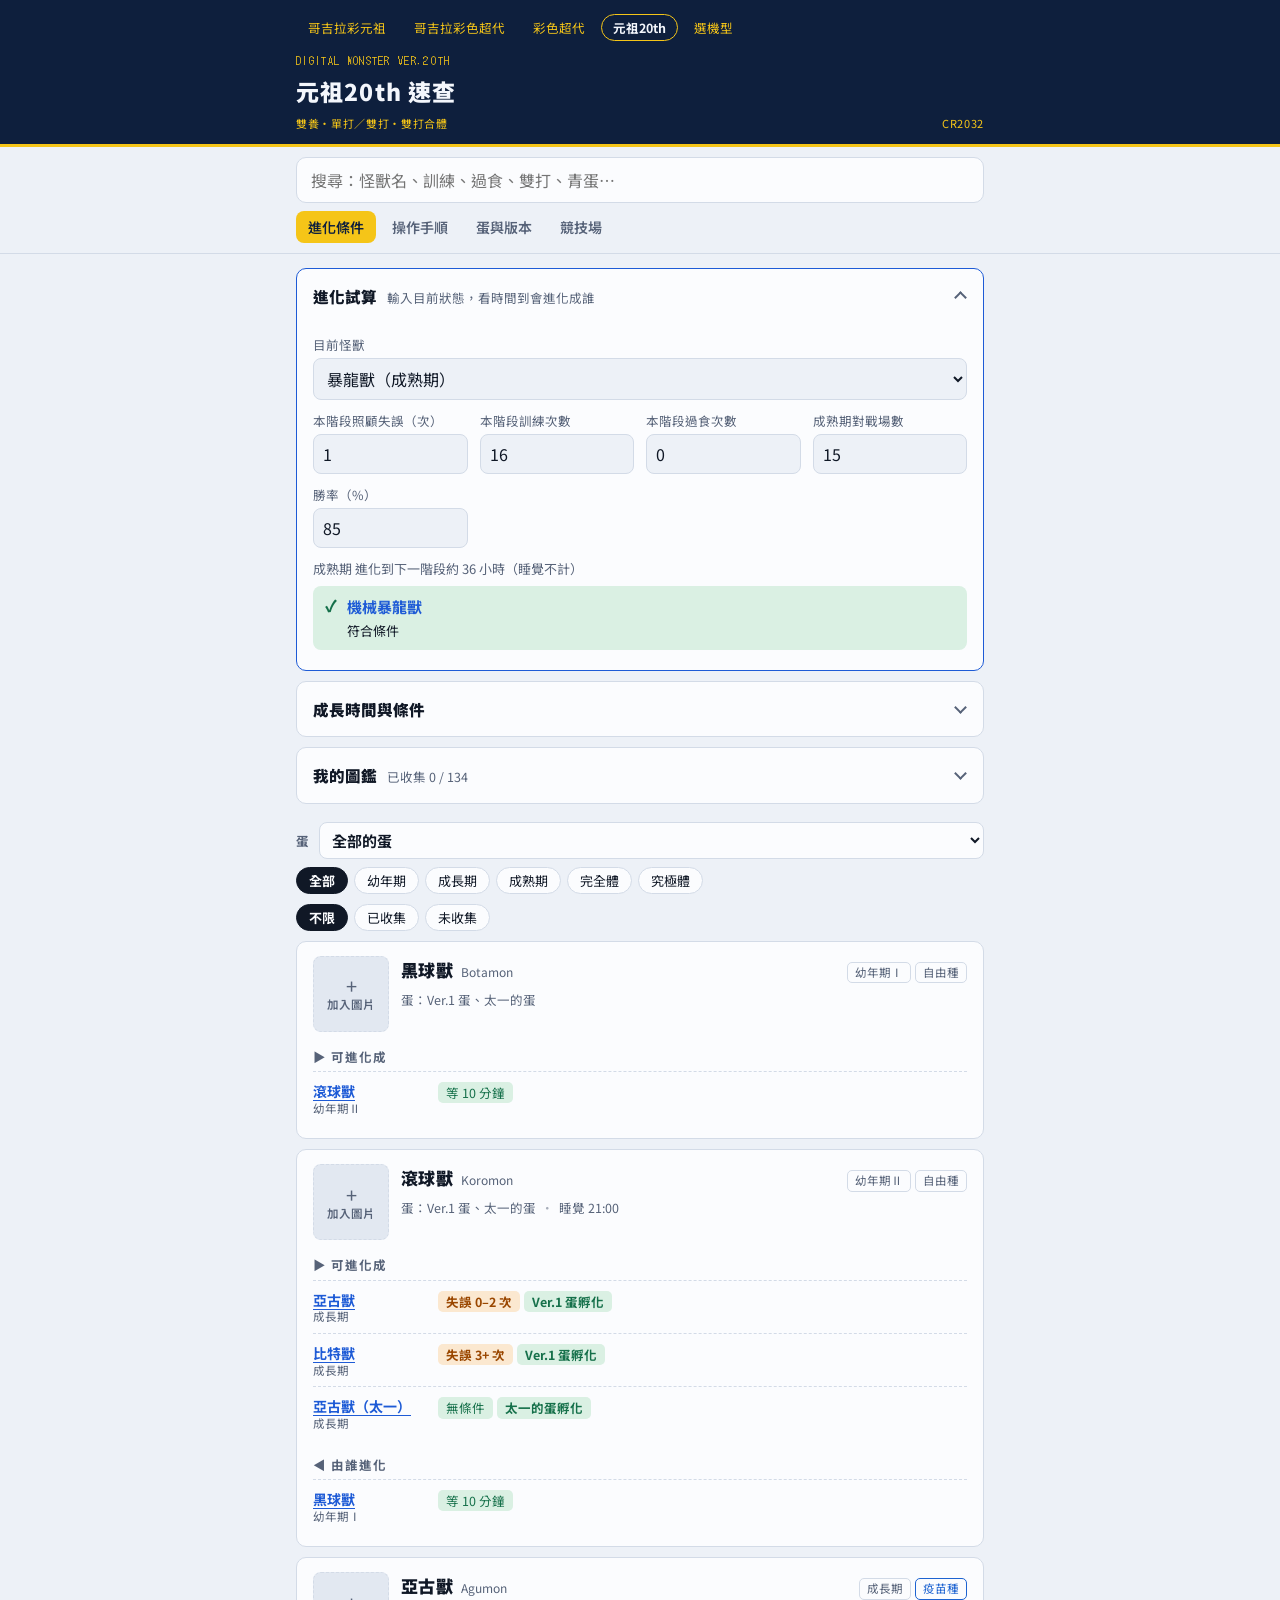
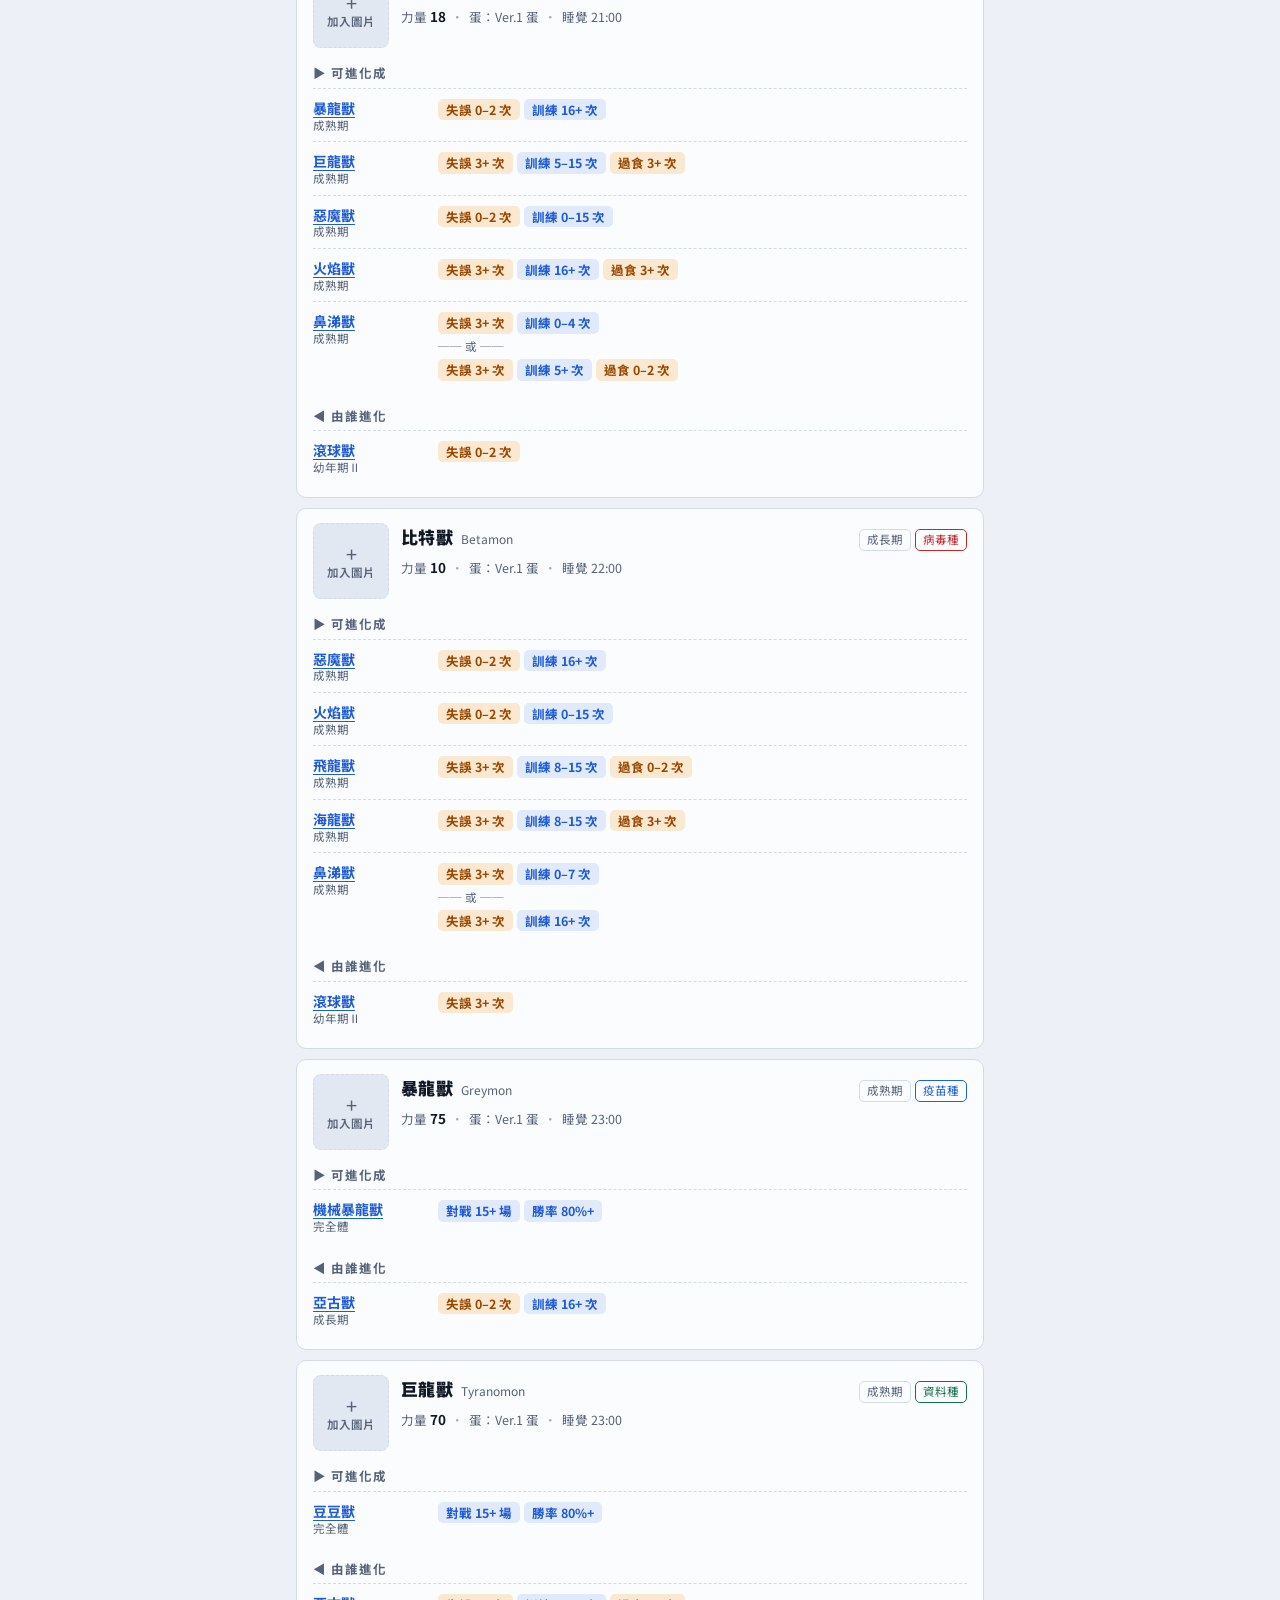
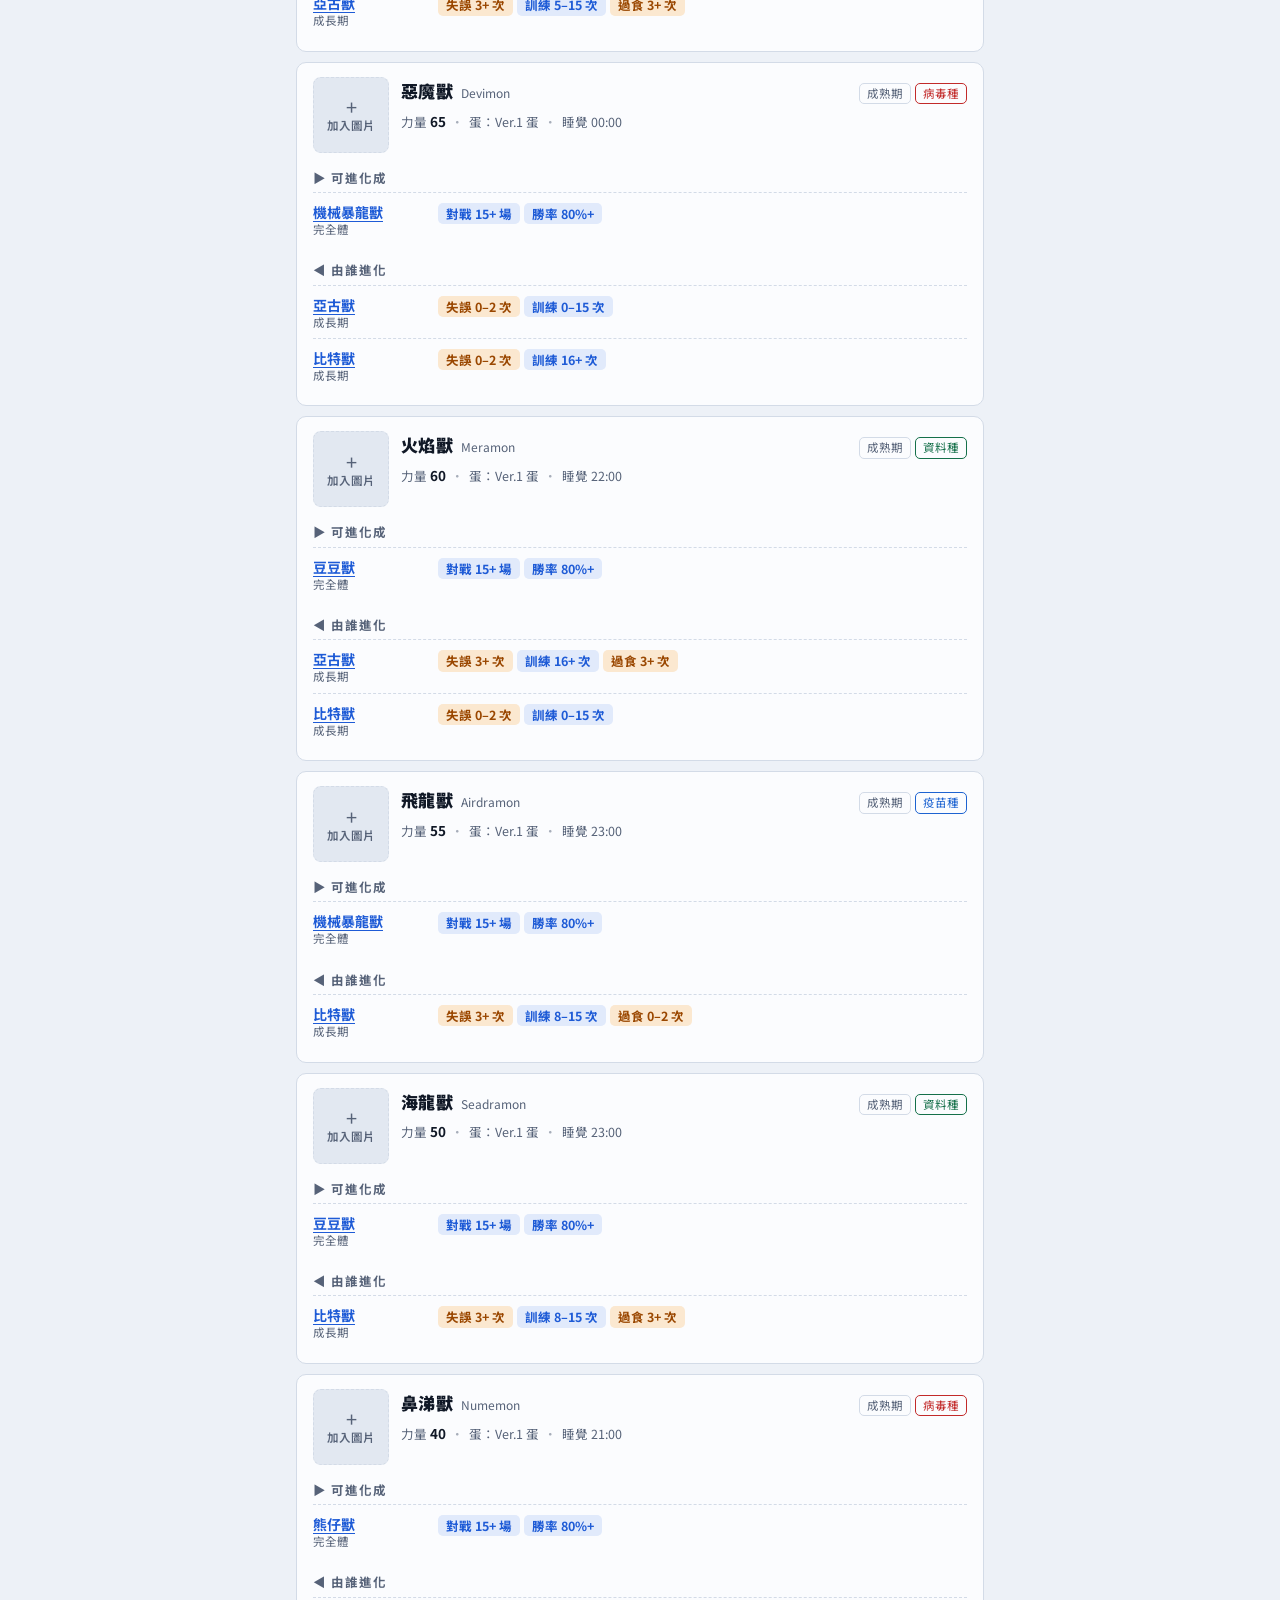
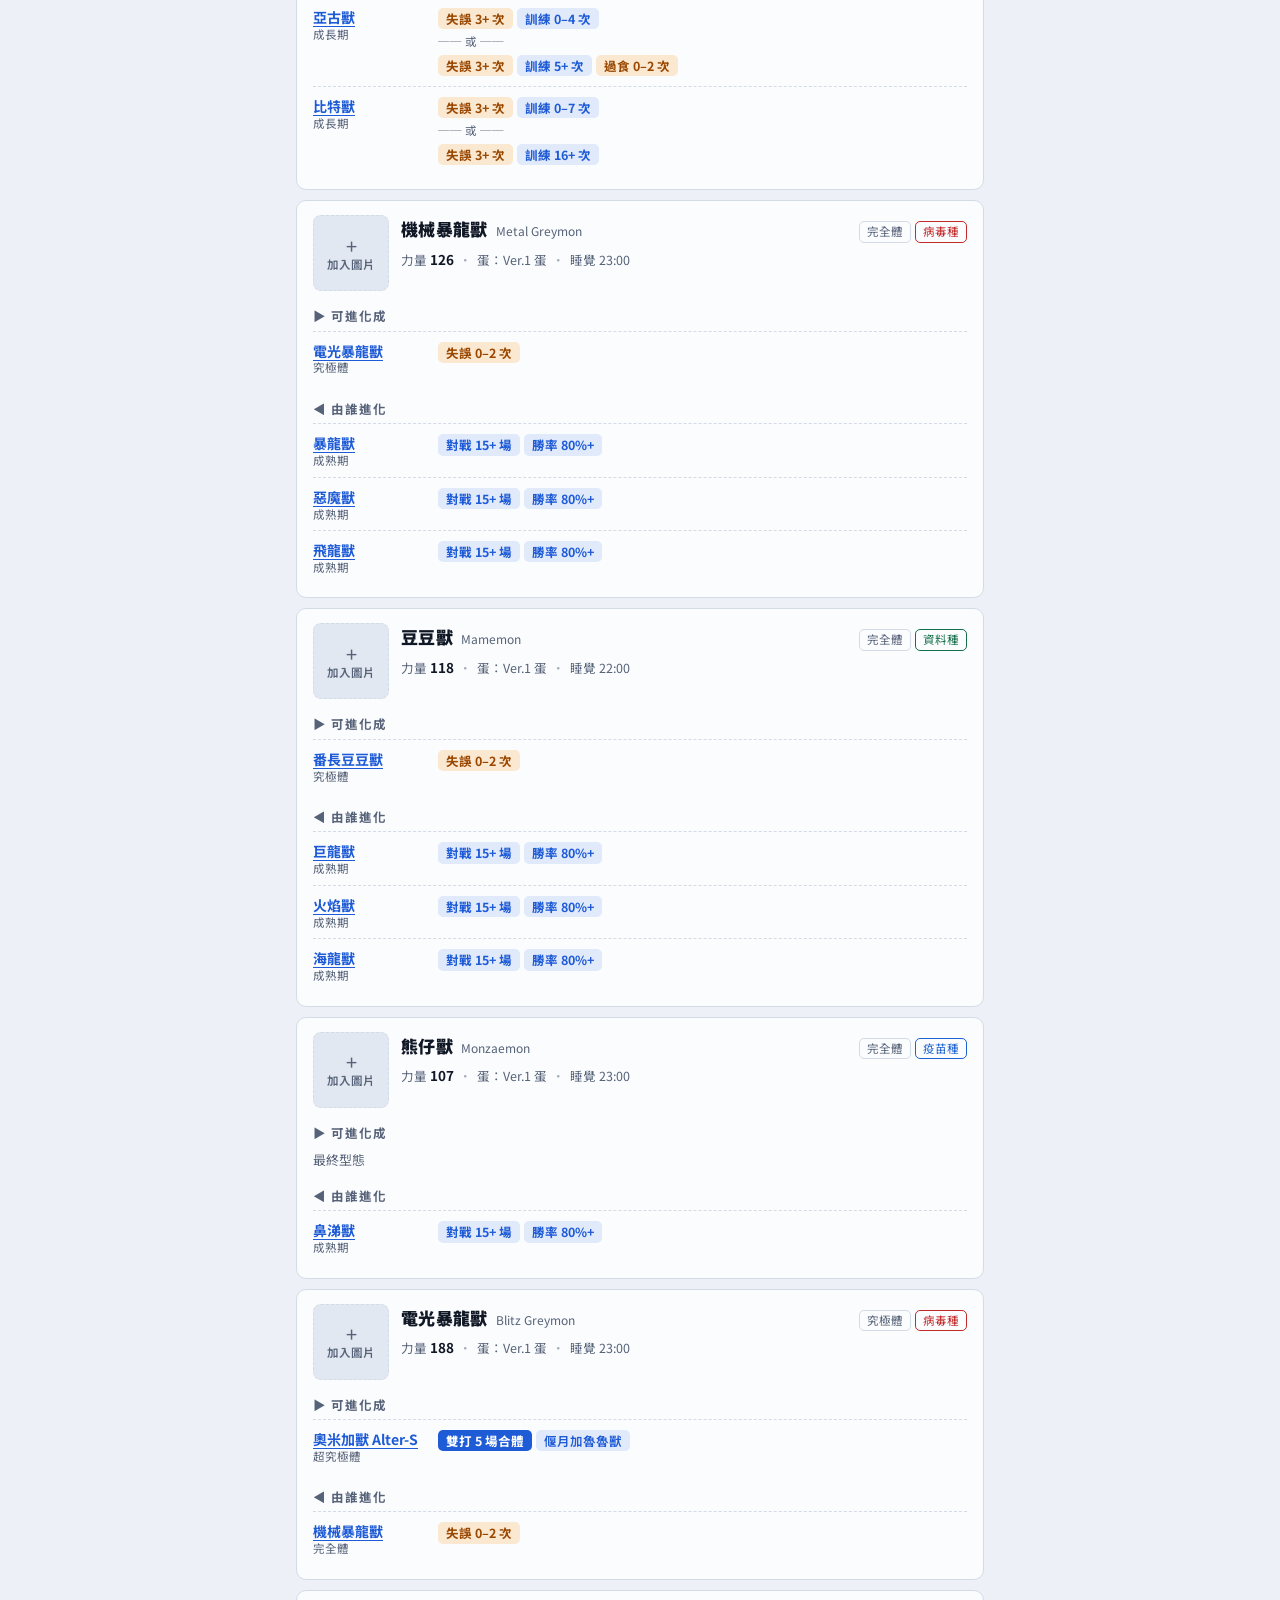
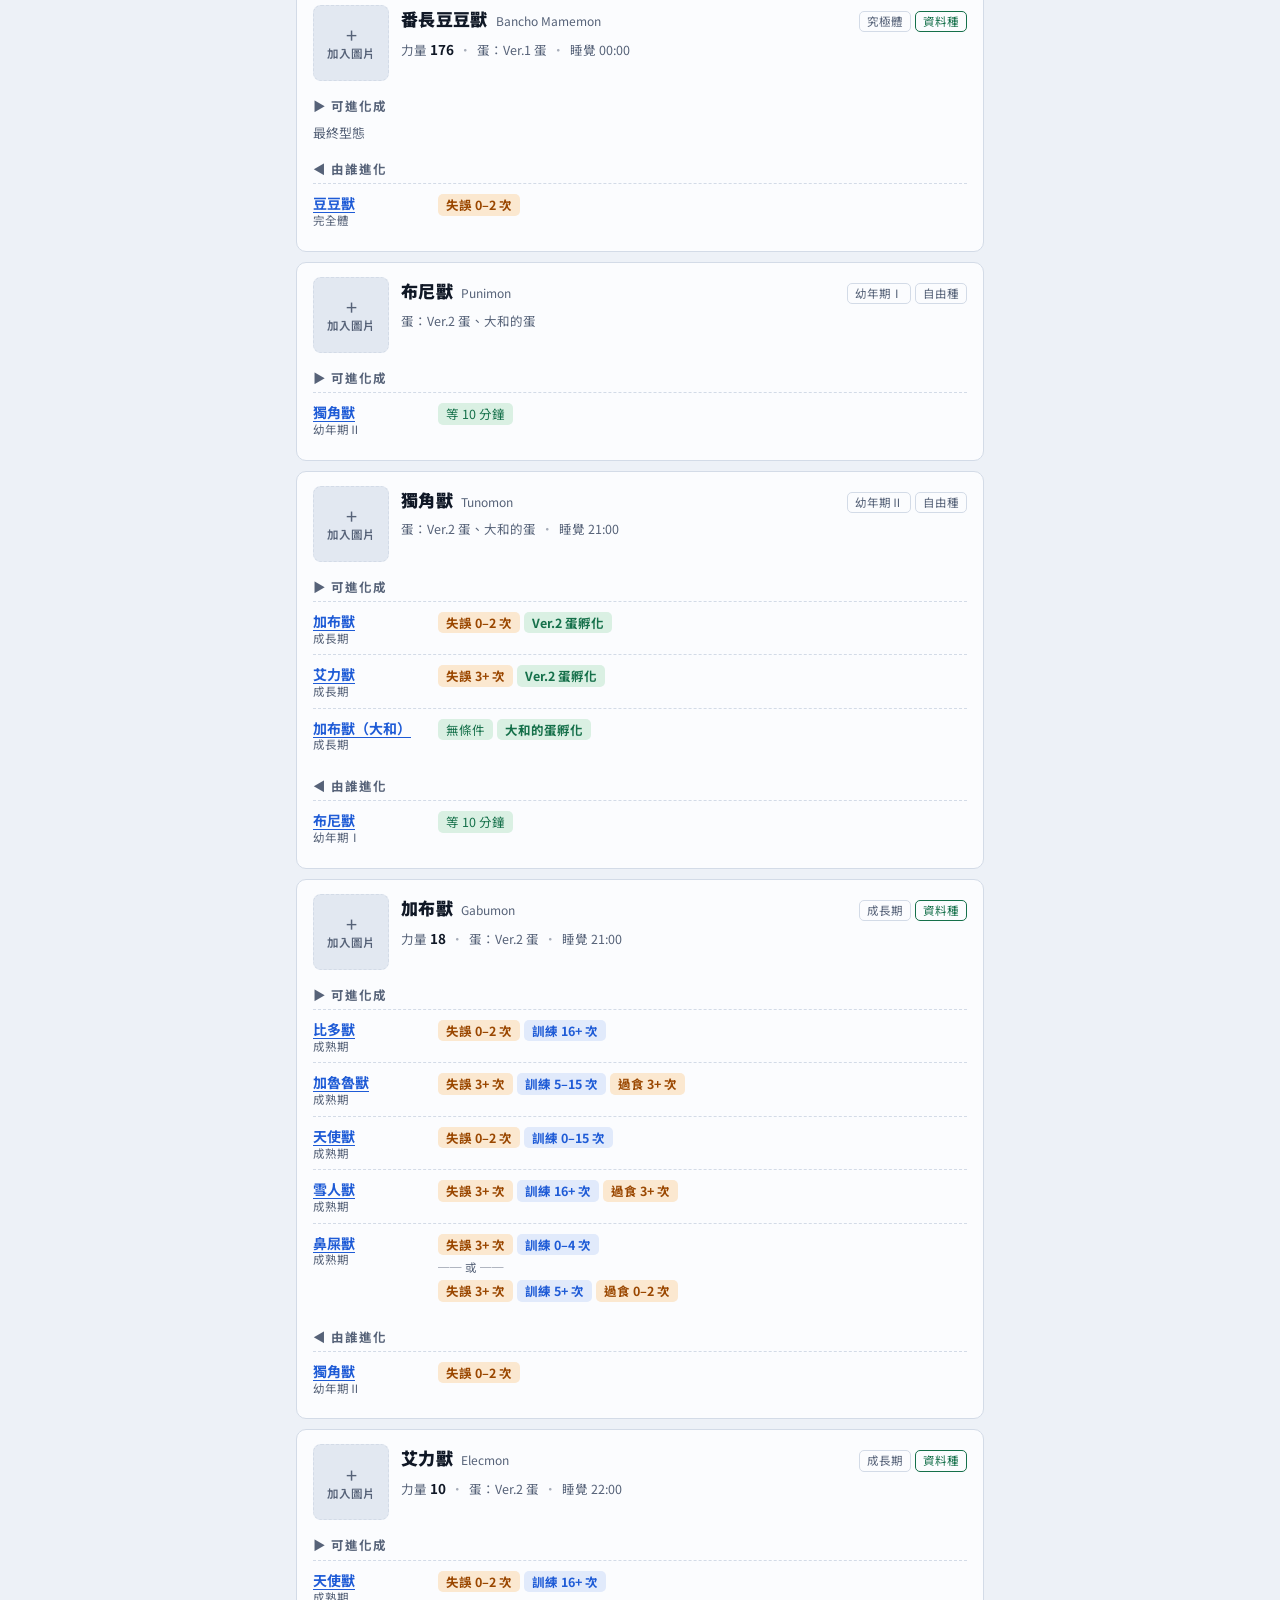
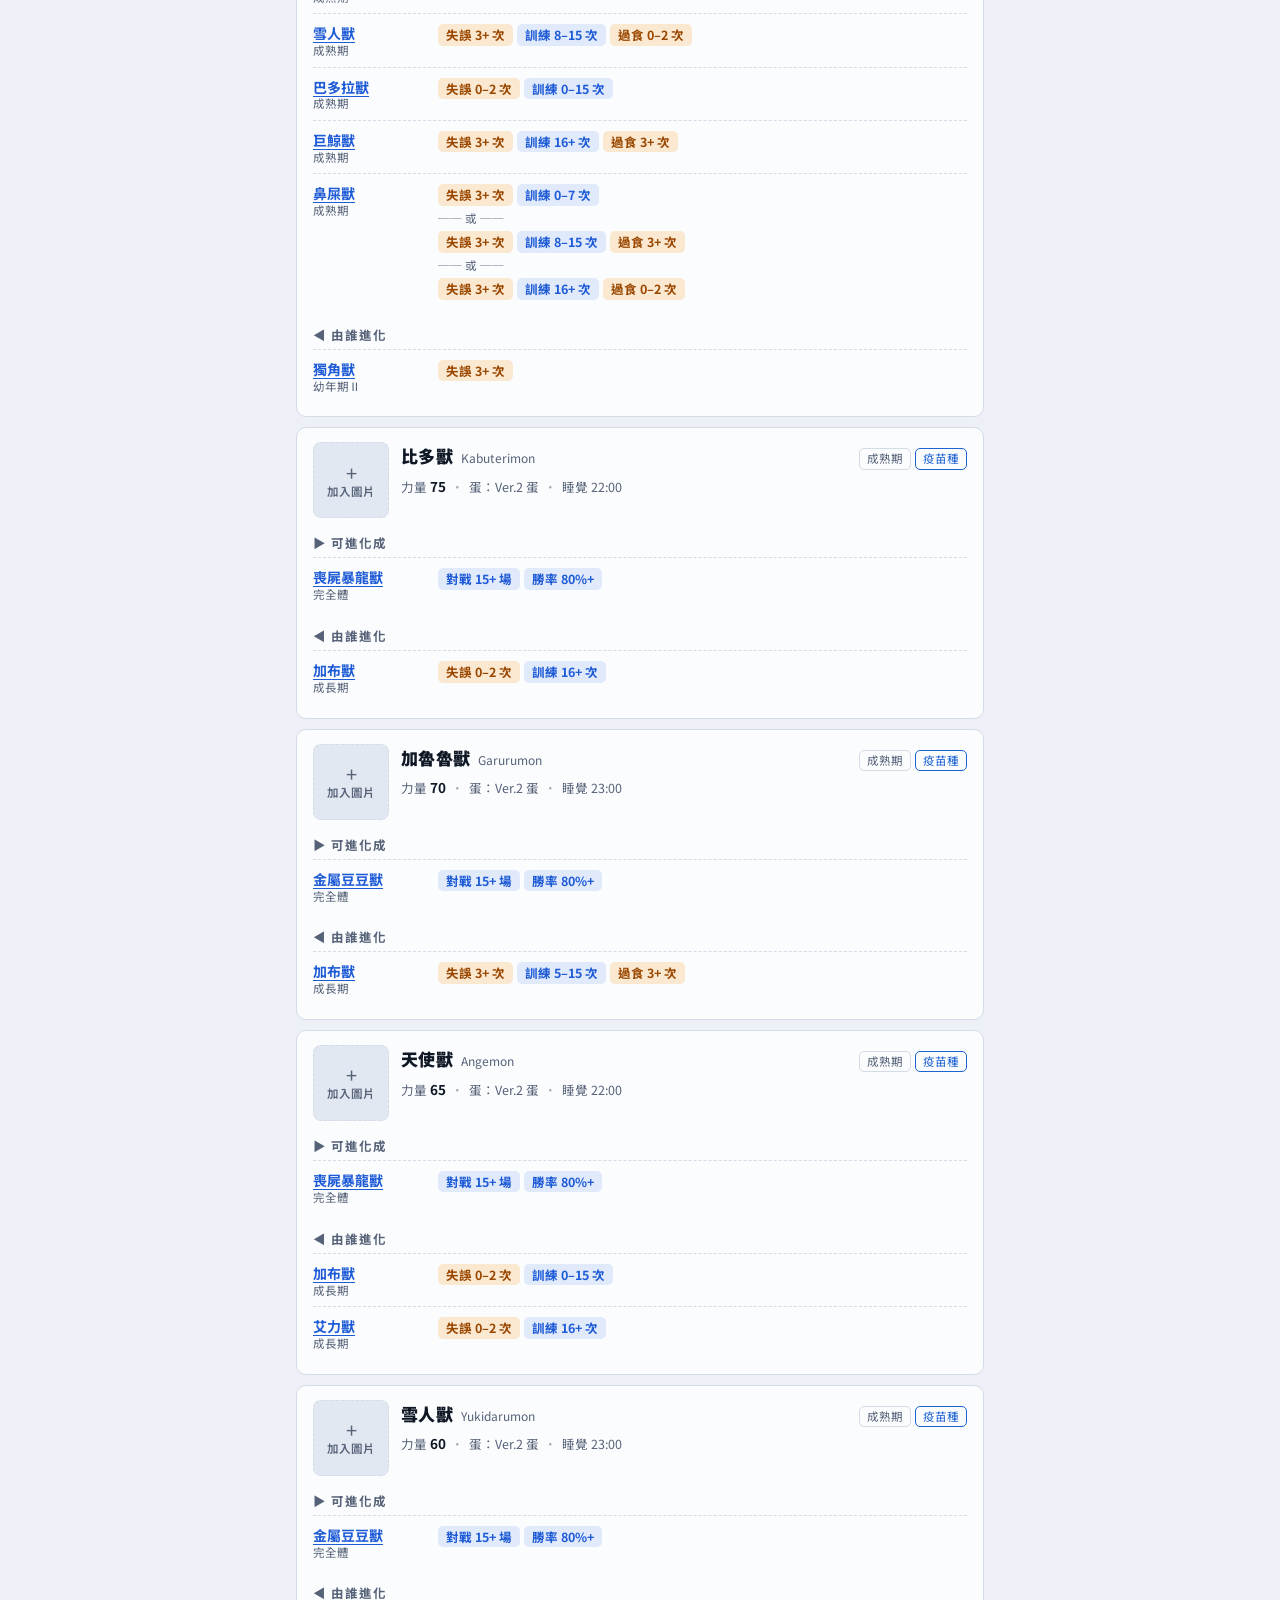
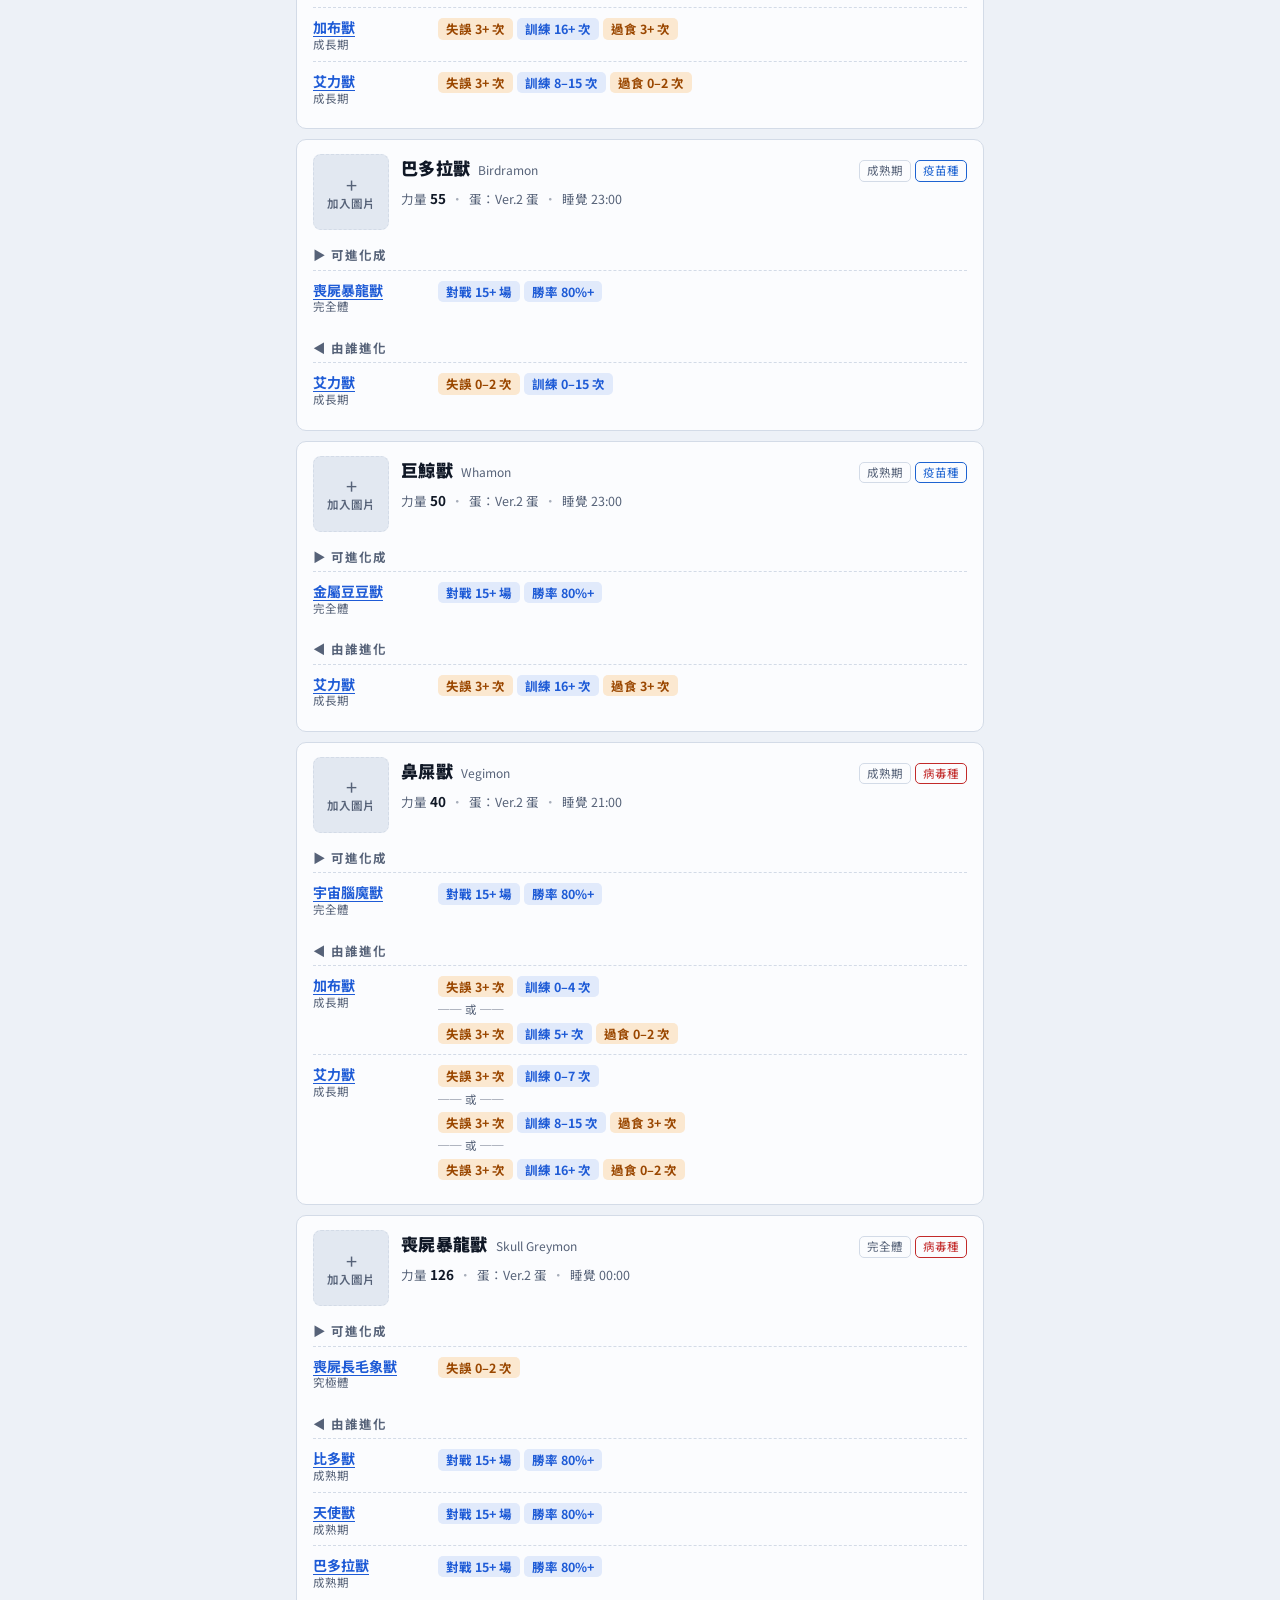
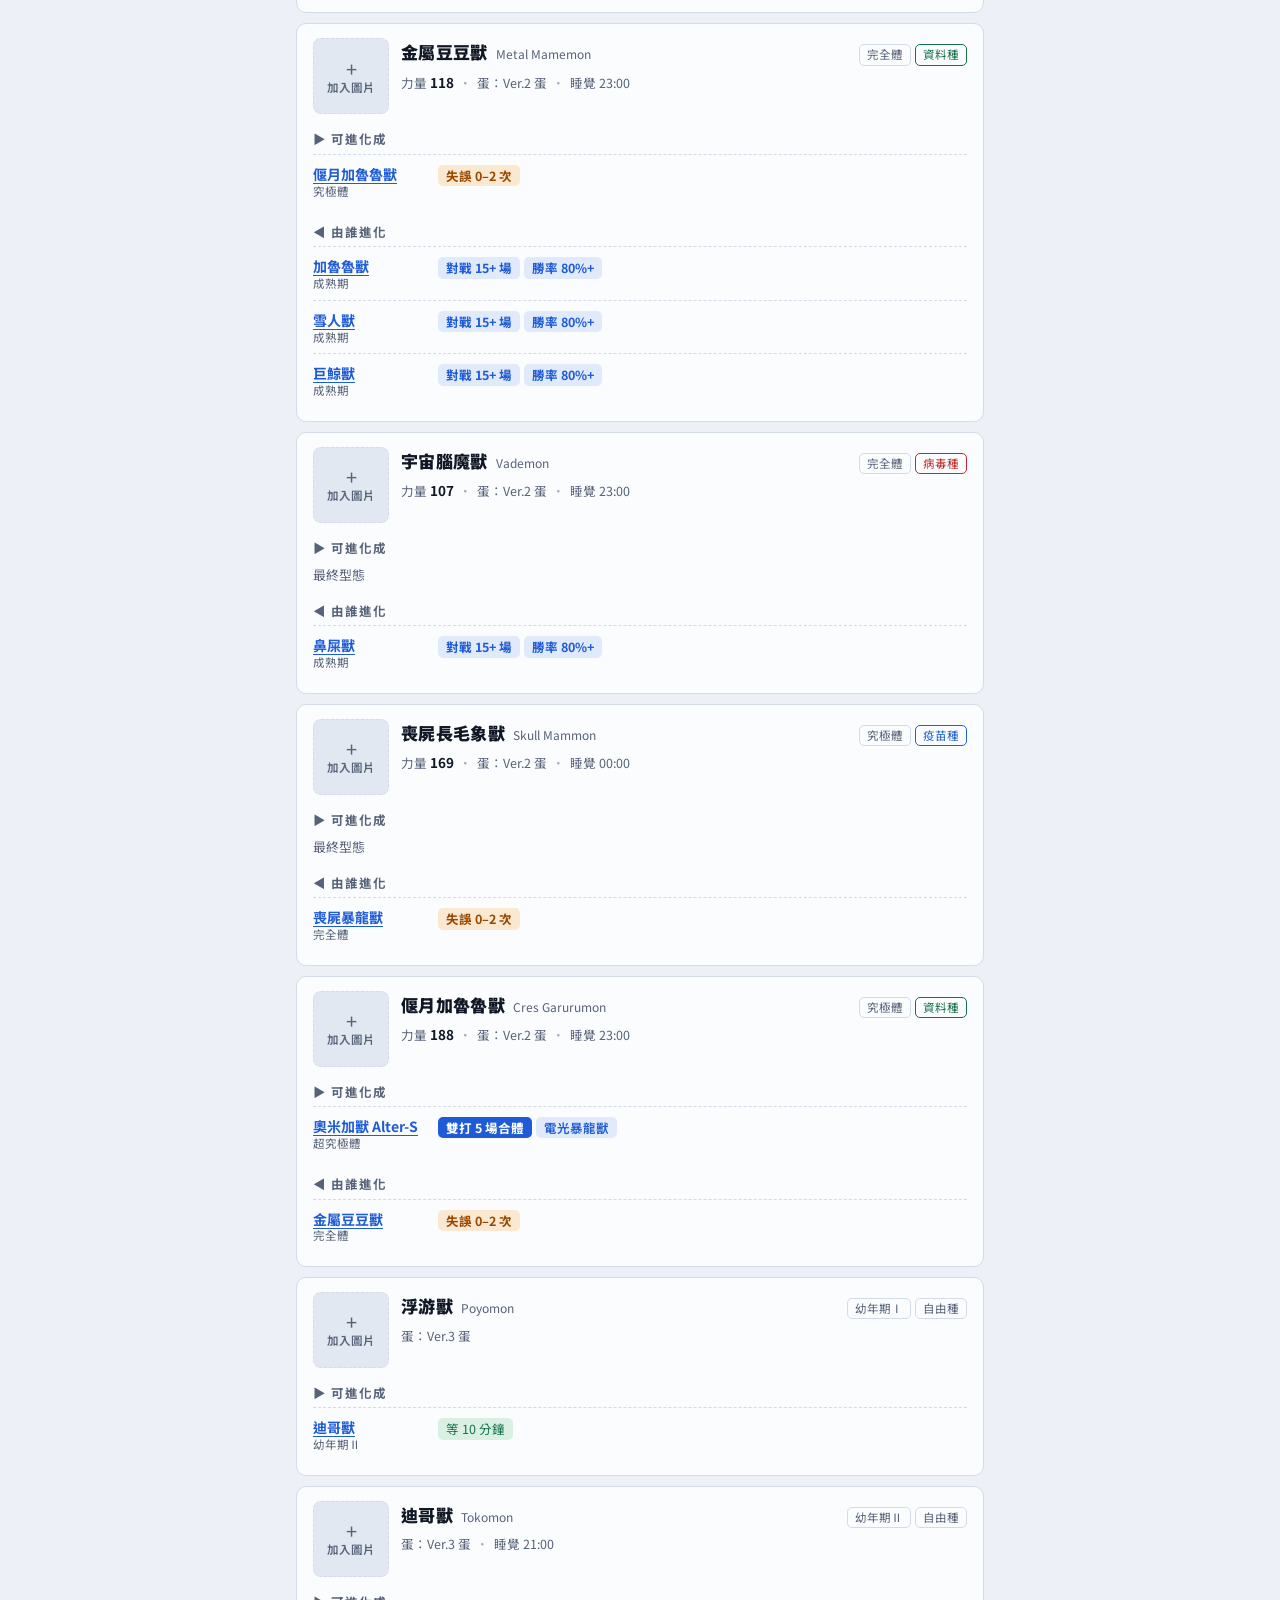
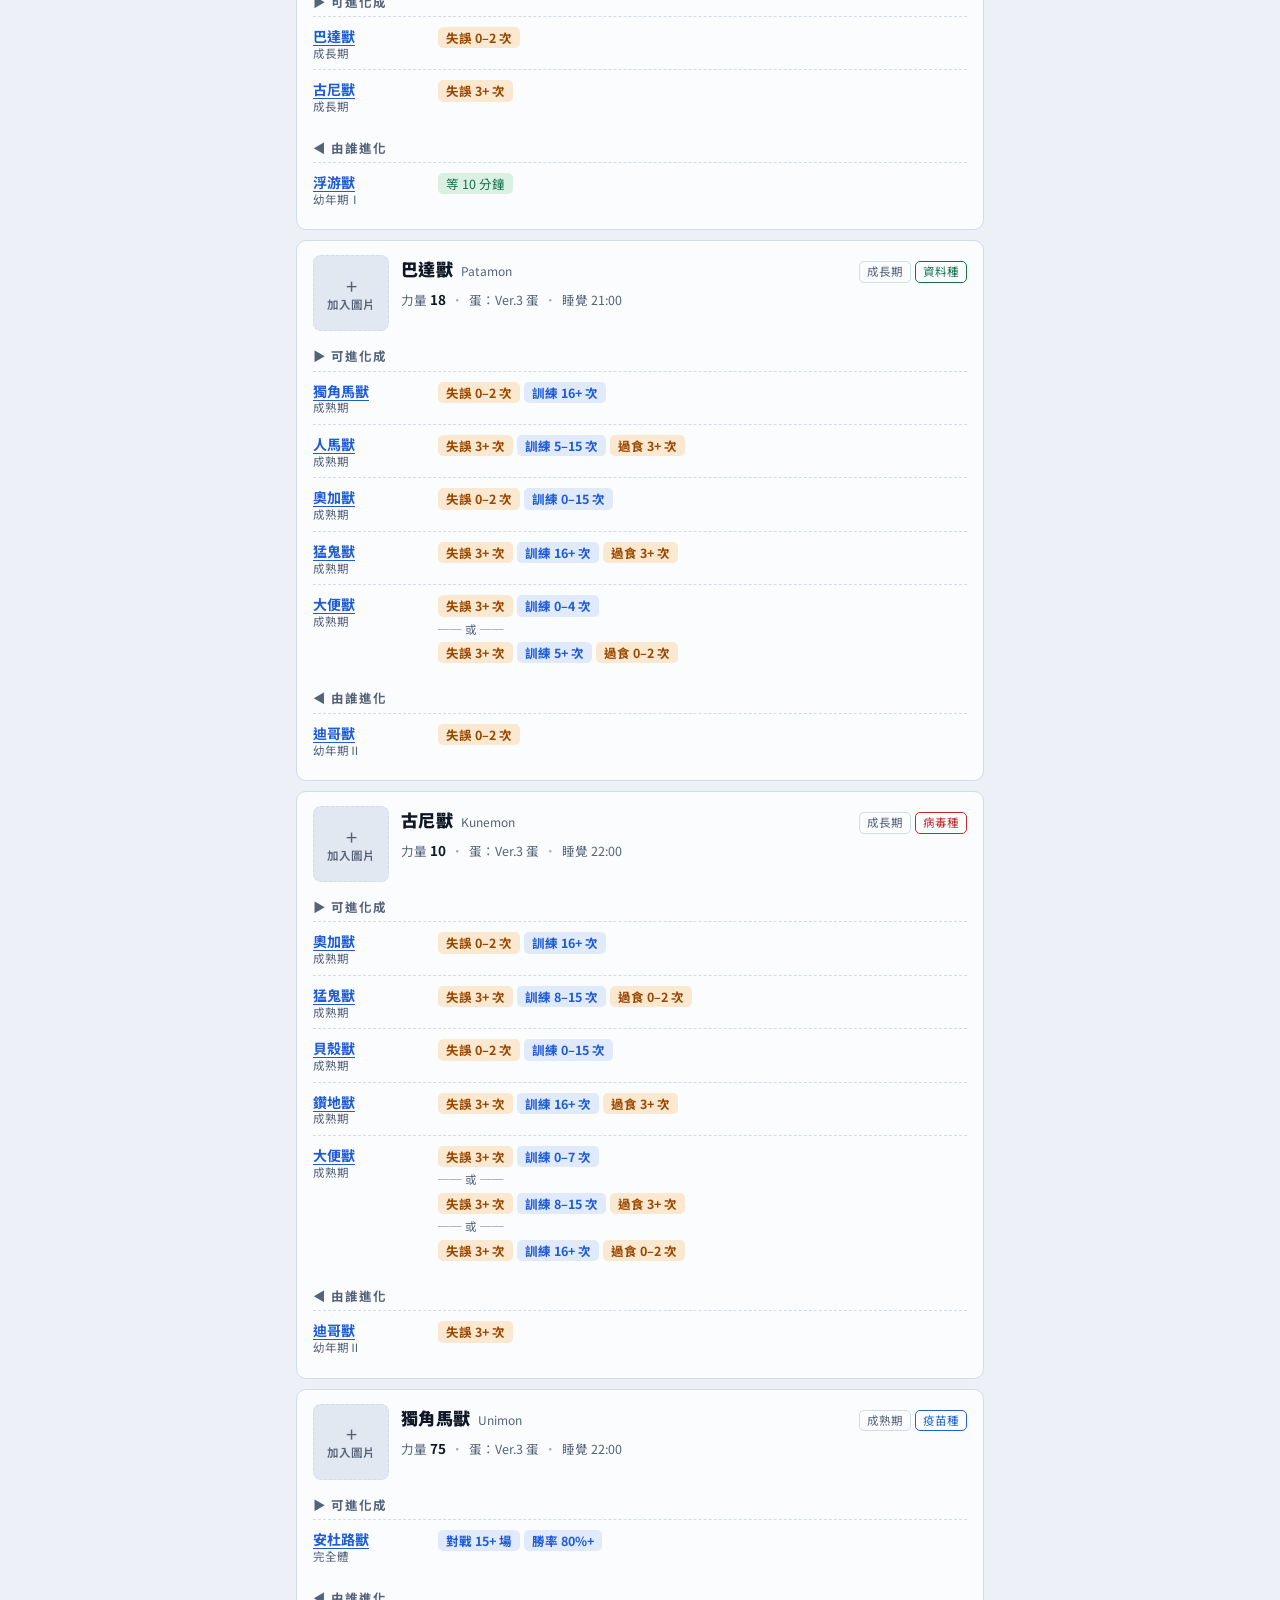
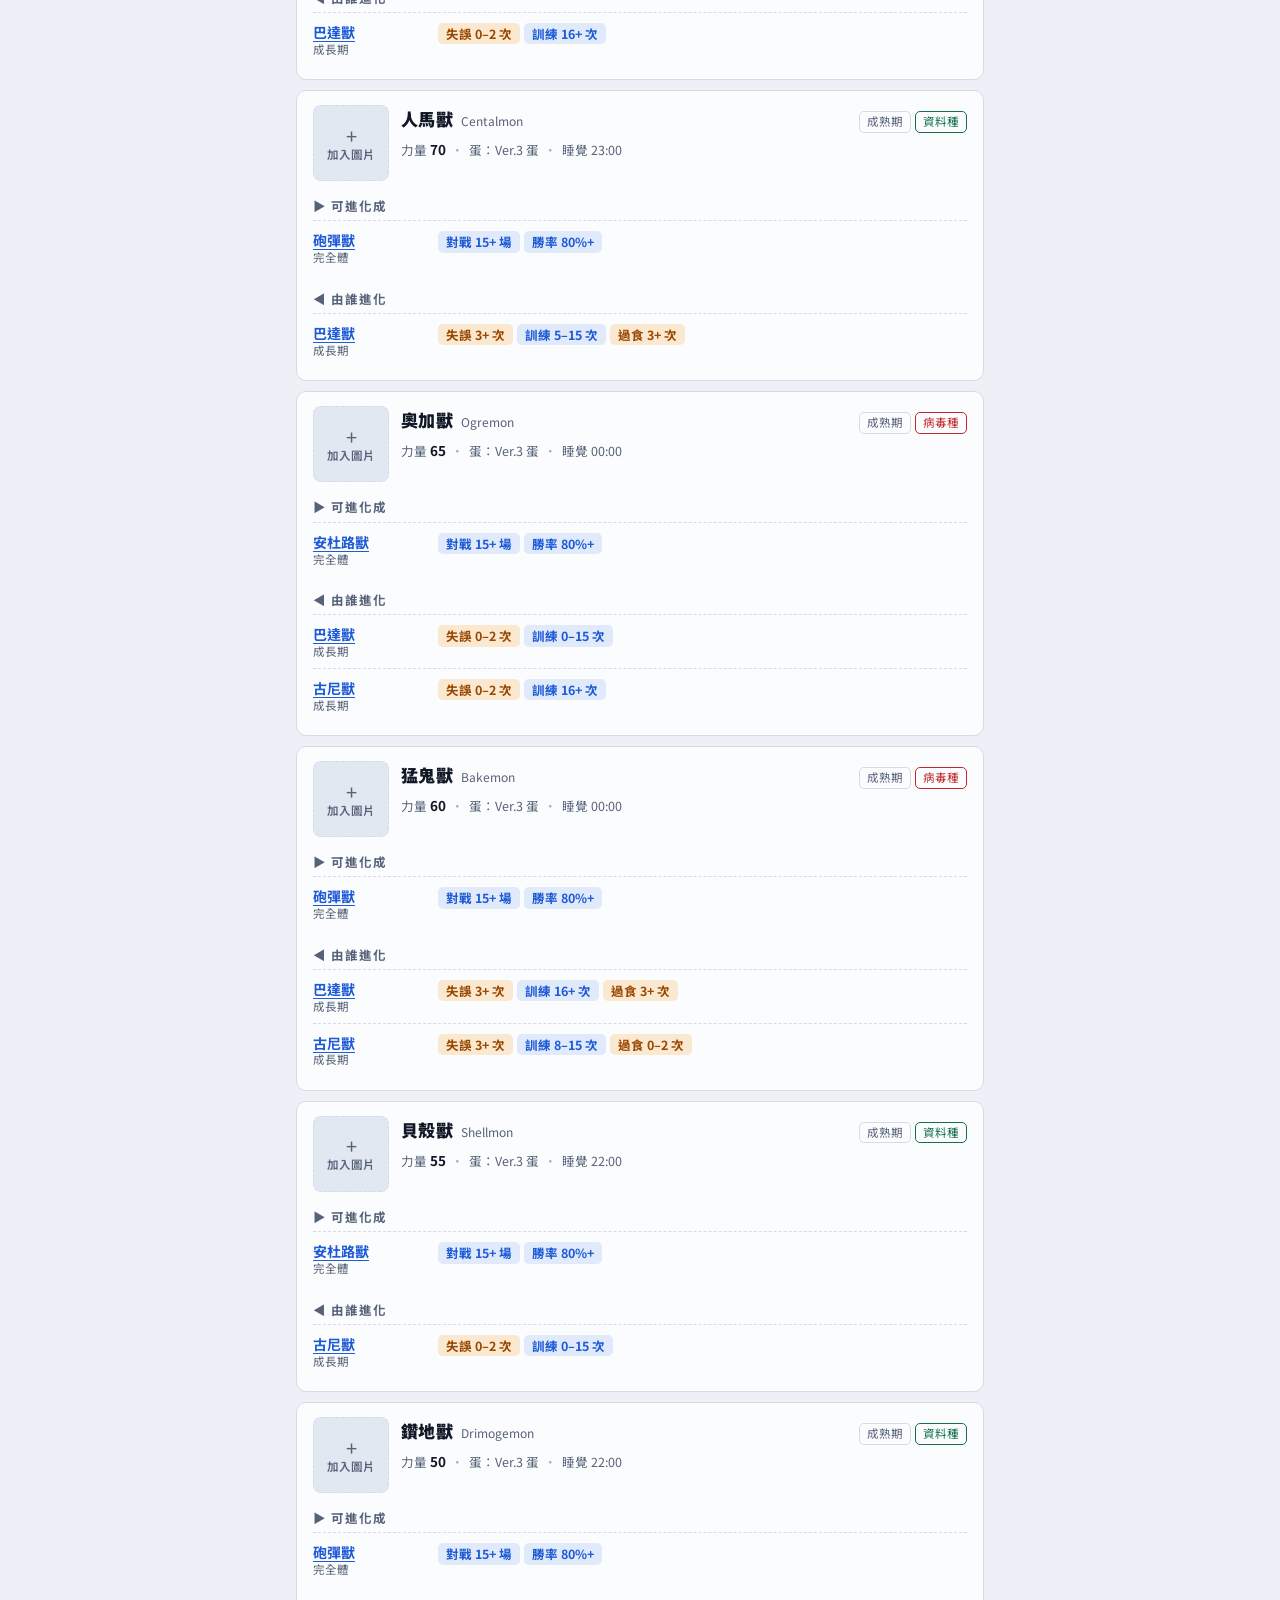
==== commit 53012d4a: "feat: 元祖20th 蛋照片與勝率條件改用百分比 - 蛋與版本分頁的每顆蛋都可以從相簿加入照片 - 進化條件改成「成熟期 15 場以上的勝率」，依說明書資料集換算機率 - 新增成長時間與條件、條件" ====
--- a/docs/dm20.html
+++ b/docs/dm20.html
@@ -56,47 +56,50 @@
       <label>本階段照顧失誤（次）<input id="et-cm" type="number" min="0" max="30" inputmode="numeric" value="0"></label>
       <label>本階段訓練次數<input id="et-tr" type="number" min="0" max="99" inputmode="numeric" value="0"></label>
       <label>本階段過食次數<input id="et-of" type="number" min="0" max="20" inputmode="numeric" value="0"></label>
-      <label class="bt-f">最近 15 場贏幾場<input id="et-vic" type="number" min="0" max="15" inputmode="numeric" value="15"></label>
+      <label class="bt-f">成熟期對戰場數<input id="et-bt" type="number" min="0" inputmode="numeric" value="15"></label>
+      <label class="bt-f">勝率（%）<input id="et-win" type="number" min="0" max="100" inputmode="numeric" value="100"></label>
       <label class="life-f" hidden>完全體期間對戰場數<input id="et-life" type="number" min="0" inputmode="numeric" value="0"></label>
     </div>
     <div id="et-out"></div>
   </details>
 
-  <details class="card si" data-alias="失誤 訓練 努力 過食 勝率 雙打合體 M E O">
-    <summary>進化基本規則</summary>
-    <h4>進化時間（睡覺時不計時）</h4>
-    <div class="tw"><table>
-      <tr><th>目前階段</th><th>到下一階段</th></tr>
-      <tr><td>蛋</td><td>1 分鐘</td></tr>
-      <tr><td>幼年期Ⅰ</td><td>10 分鐘</td></tr>
-      <tr><td>幼年期Ⅱ</td><td>6 小時（復刻版 12 小時）</td></tr>
-      <tr><td>成長期</td><td>24 小時</td></tr>
-      <tr><td>成熟期</td><td>36 小時</td></tr>
-      <tr><td>完全體</td><td>48 小時</td></tr>
-    </table></div>
-    <p class="small">20th 與英文版睡覺時間不算進化時間；復刻版（Ver.Revival）睡覺也會計時。</p>
-
-    <h4>三個關鍵：失誤（M）・訓練（E）・過食（O）</h4>
-    <ul class="small">
-      <li><b>照顧失誤</b>：決定成長期、成熟期走哪條路。例：M2- ＝失誤 2 次以下。</li>
-      <li><b>訓練次數</b>：看努力愛心大概估算。4–7 次＝1 顆、8–11 次＝2 顆、12–15 次＝3 顆、16 次以上＝4 顆。</li>
-      <li><b>過食</b>：一直餵肉到牠搖頭拒吃＝1 次；要等牠願意再吃（例如拉過一次便便）才能算下一次。只有成長期失誤 3 次以上時才有影響。</li>
-    </ul>
-
-    <h4>成熟期 → 完全體：看最近 15 場</h4>
-    <div class="tw"><table>
-      <tr><th>最近 15 場贏</th><th>進化機率</th></tr>
-      <tr><td>12–15 場（80% 以上）</td><td>100%</td></tr>
-      <tr><td>11 場（70–79%）</td><td>50%</td></tr>
-      <tr><td>6–10 場（40–69%）</td><td>25%</td></tr>
-      <tr><td>5 場以下</td><td>不會進化</td></tr>
-    </table></div>
-    <p class="small">一定要在<b>成熟期</b>打滿 15 場，成長期打的不算；超過 15 場只算最近 15 場，所以狀態畫面的勝率不一定準。單打、雙打、通信、競技場都算，雙打時兩隻都算。</p>
+  <details class="card si" data-alias="成長時間 條件解說 失誤 訓練 努力 滿腹 過食 睡眠妨礙 勝率 雙打合體 M E O Z">
+    <summary>成長時間與條件</summary>
+    <p class="small sub">20th、美版進化所需時間不包含數碼獸睡覺的時間。</p>
+    <div class="tw"><table>
+      <tr><th>階段</th><th>時間</th><th>條件</th></tr>
+      <tr><td>幼年期Ⅱ</td><td>10 分鐘</td><td>—</td></tr>
+      <tr><td>成長期</td><td class="wrap-cell">6 小時（20th、美版）<br>12 小時（復刻版）</td><td class="wrap-cell">M：失誤</td></tr>
+      <tr><td>成熟期</td><td>24 小時</td><td class="wrap-cell">M：失誤<br>E：訓練<br>O：滿腹<br>Z：睡眠妨礙</td></tr>
+      <tr><td>完全體</td><td>36 小時</td><td class="wrap-cell">15 場以上勝率</td></tr>
+      <tr><td>究極體</td><td>48 小時</td><td class="wrap-cell">M：失誤</td></tr>
+      <tr><td>合體進化</td><td>—</td><td class="wrap-cell">指定的數碼獸<br>雙人對戰 5 場勝利</td></tr>
+    </table></div>
+
+    <h4>條件解說</h4>
+    <div class="tw"><table>
+      <tr><th>條件</th><th>解說</th></tr>
+      <tr><td>M：失誤</td><td class="wrap-cell"><b>空腹、虛弱、睡眠呼叫</b>時，在呼叫圖示消失前餵食、訓練、蓋被，沒有的話<b>失誤次數 +1</b>。「+」為以上、「-」為以下。<br>例：M3+＝失誤 3 次以上、M2-＝失誤 2 次以下。</td></tr>
+      <tr><td>E：訓練</td><td class="wrap-cell">訓練次數會顯示成努力值（心數）：<br>訓練 <b>4～7</b> 次：1 心<br>訓練 <b>8～11</b> 次：2 心<br>訓練 <b>12～15</b> 次：3 心<br>訓練 <b>16 次以上</b>：4 心<br>例：E16+＝訓練 16 次以上、E15-＝訓練 15 次以下。</td></tr>
+      <tr><td>O：滿腹</td><td class="wrap-cell">餵食到<b>搖頭拒食</b>的次數；數碼獸大便一顆後可以再次餵食。<br>例：O3+＝滿腹 3 次以上、O2-＝滿腹 2 次以下。<br><span class="sub">只在成長期失誤 3 次以上時才有影響。</span></td></tr>
+      <tr><td>Z：睡眠妨礙</td><td class="wrap-cell">資料集列為成熟期的條件之一。</td></tr>
+      <tr><td>15 場以上勝率</td><td class="wrap-cell">成熟期對戰 15 場以上的勝率會影響進化機率，見下表。</td></tr>
+    </table></div>
+
+    <h4>15 場以上勝率 → 進化機率</h4>
+    <div class="tw"><table>
+      <tr><th>勝率</th><th>進化機率</th></tr>
+      <tr><td>39% 以下</td><td>0%</td></tr>
+      <tr><td>40～69%</td><td>25%</td></tr>
+      <tr><td>70～79%</td><td>50%</td></tr>
+      <tr><td>80% 以上</td><td>100%</td></tr>
+    </table></div>
+    <p class="small">要在<b>成熟期</b>打滿 15 場，成長期打的不算。單打、雙打、通信、競技場都算，雙打時兩隻都算。</p>
 
     <h4>究極體以上</h4>
     <ul class="small">
       <li>只有特定完全體會進化到究極體；失誤太多（超過 4 次）在進化時會死亡。</li>
-      <li><b>雙打合體</b>：兩隻指定的究極體一起雙打 <b>5 場</b>，第 5 場打完立刻合體成超究極體。另一隻可以是複製怪。如果兩隻都是自己養的，合體後會空出一格可以孵新蛋。</li>
+      <li><b>合體進化</b>：兩隻指定的究極體一起雙人對戰 <b>5 場</b>，第 5 場打完立刻合體成超究極體。另一隻可以是複製怪。如果兩隻都是自己養的，合體後會空出一格可以孵新蛋。</li>
       <li><b>對戰 100 場</b>：翼龍獸、地龍獸在完全體期間失誤 3–4 次、對戰 100 場以上，會變成戰鬥暴龍獸／鋼鐵加魯魯獸（日版 A、B 版與復刻版不行）。</li>
     </ul>
 
@@ -254,10 +257,19 @@
   <h2 class="ptitle">蛋與版本</h2>
   <div class="card si" data-alias="蛋 解鎖 版本">
     <h3>蛋怎麼解鎖</h3>
-    <p class="small">一開始有 5 顆（Ver.1～5）。其他蛋靠相簿登錄數、累計對戰數或通信解鎖。版本限定蛋只會出現在對應配色的機器上。</p>
+    <p class="small">一開始有 5 顆（Ver.1～5）。其他蛋靠相簿登錄數、累計對戰數或通信解鎖。版本限定蛋只會出現在對應配色的機器上。<br>點每顆蛋左邊的空格，可以從相簿加入自己拍的蛋照片（只存在這支手機）。</p>
   </div>
   <div id="eggList"></div>
   <h2 class="ptitle" style="display:block;margin-top:22px">各版本限定</h2>
+  <div class="card si" data-alias="版本分類 日版 美版 原始紅 原始灰 奧米加獸 阿爾法獸 茲巴獸 原始配色 特殊配色">
+    <h3>版本分類</h3>
+    <p class="small sub">日版原始紅＝美版 (A)、原始灰＝(B)，依此類推。</p>
+    <div class="tw"><table class="vtab">
+      <tr><th rowspan="2">日版</th><th colspan="2">原始配色</th><th colspan="3">特殊配色</th></tr>
+      <tr><td>原始紅</td><td>原始灰</td><td>奧米加獸</td><td>阿爾法獸</td><td>茲巴獸</td></tr>
+      <tr><th>美版</th><td>(A)</td><td>(B)</td><td>(C)</td><td>(D)</td><td>(E)</td></tr>
+    </table></div>
+  </div>
   <div id="verList"></div>
 </section>
 
--- a/docs/app.css
+++ b/docs/app.css
@@ -223,6 +223,15 @@
 .pat i{display:inline-block;width:7px;height:11px;border-radius:1px;background:var(--sub)}
 .pat i.p2{width:14px;background:var(--gr)}
 
+table.vtab th,table.vtab td{text-align:center}
+
+/* 回到頂端 */
+#toTop{position:fixed;right:calc(16px + env(safe-area-inset-right));bottom:calc(20px + env(safe-area-inset-bottom));z-index:40;width:48px;height:48px;border-radius:50%;border:0;background:var(--hi);color:var(--hi-ink);box-shadow:0 4px 14px rgba(0,0,0,.28);cursor:pointer;display:grid;place-items:center;opacity:0;transform:translateY(12px);pointer-events:none;transition:opacity .2s,transform .2s}
+#toTop.show{opacity:1;transform:none;pointer-events:auto}
+#toTop svg{width:22px;height:22px}
+#toast{bottom:calc(84px + env(safe-area-inset-bottom))}
+@media (prefers-reduced-motion:reduce){#toTop{transition:none}}
+
 /* 彩色超代：版本 */
 .offv{display:none!important}
 .verbar{display:flex;align-items:center;gap:10px;margin:0 0 8px}
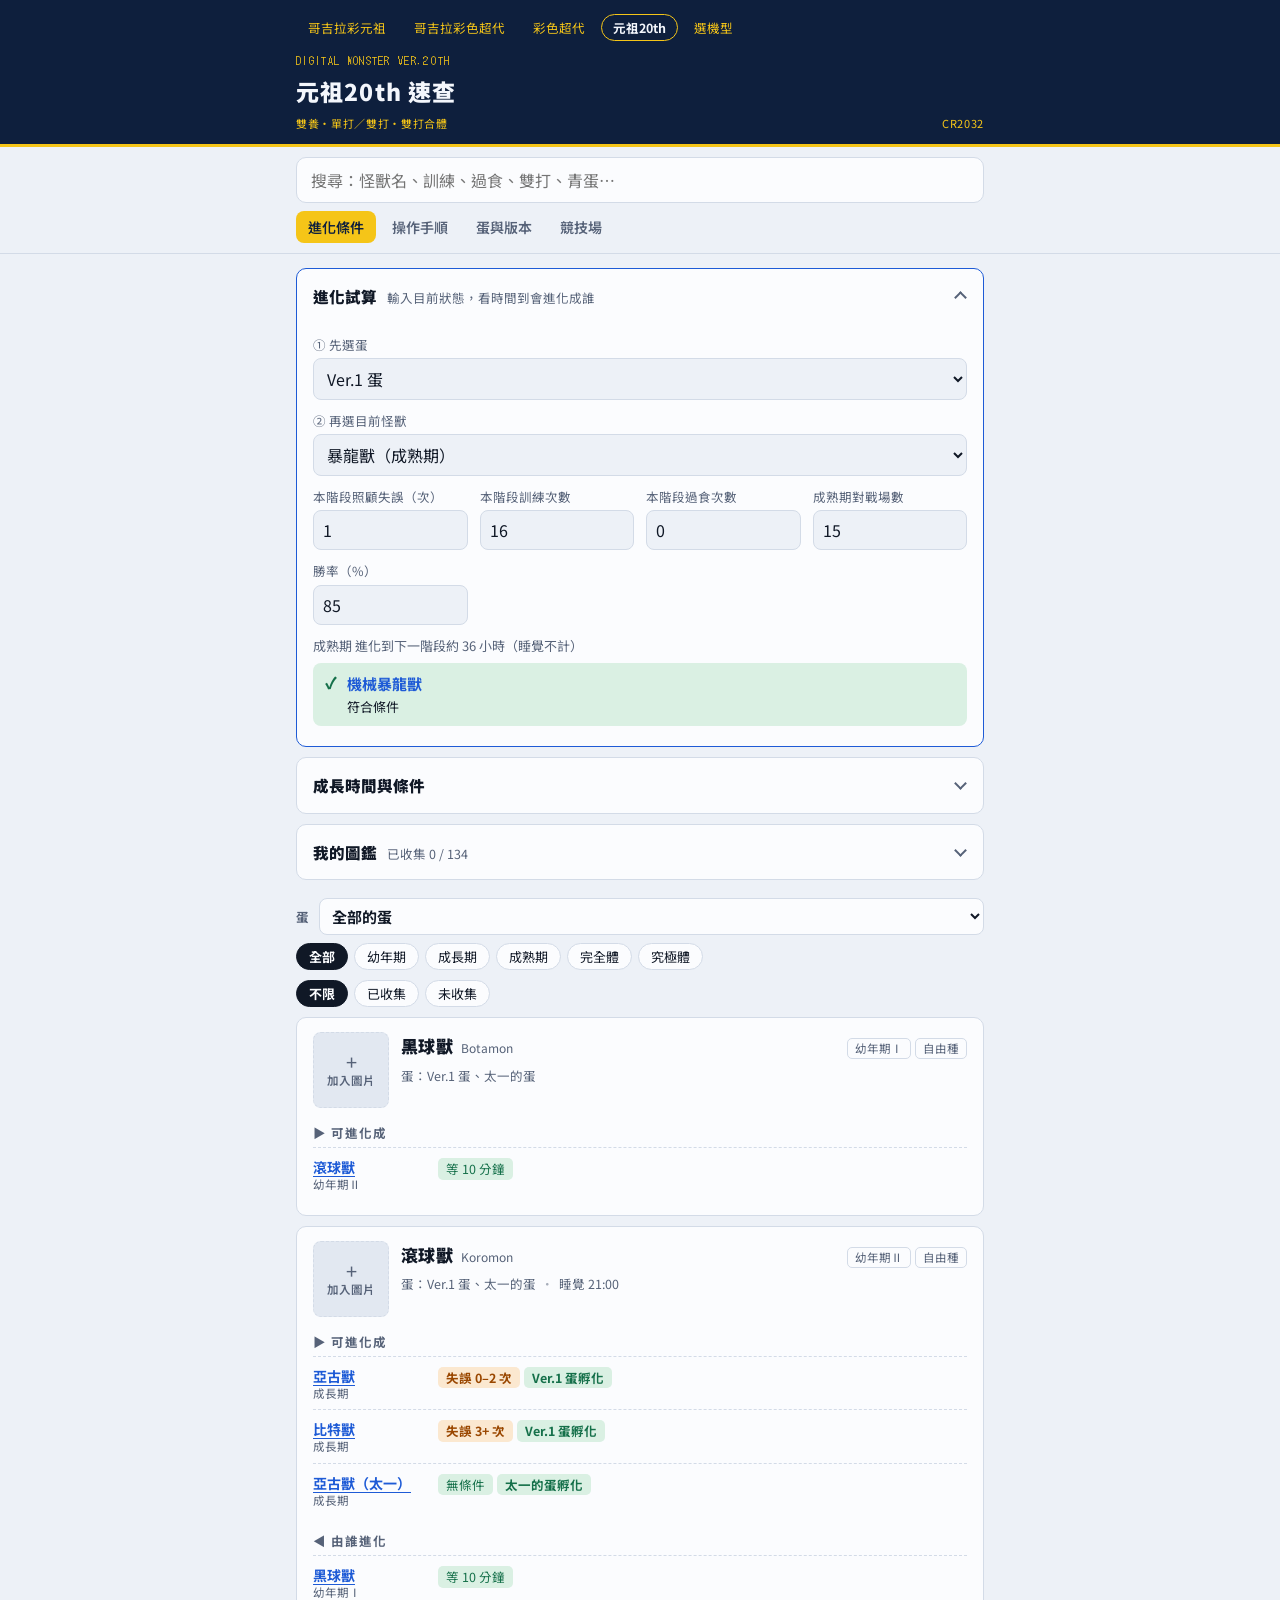
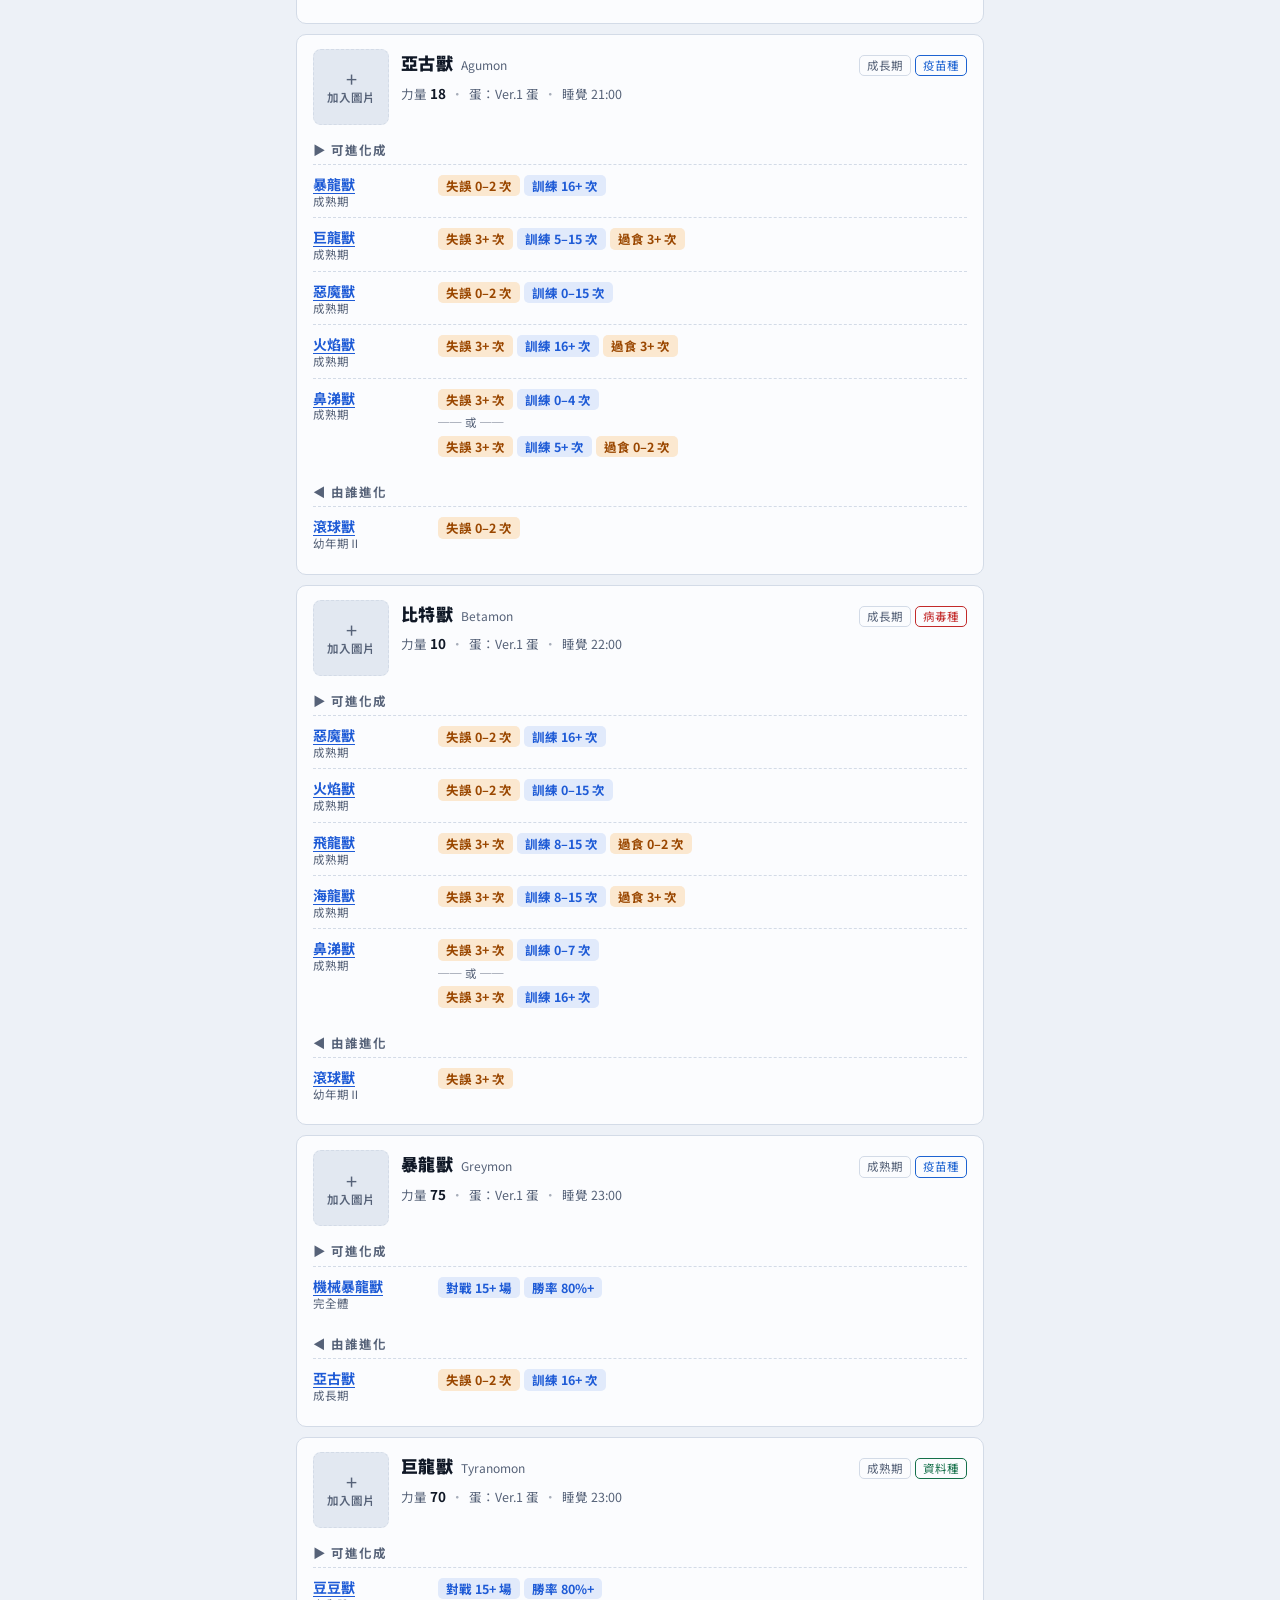
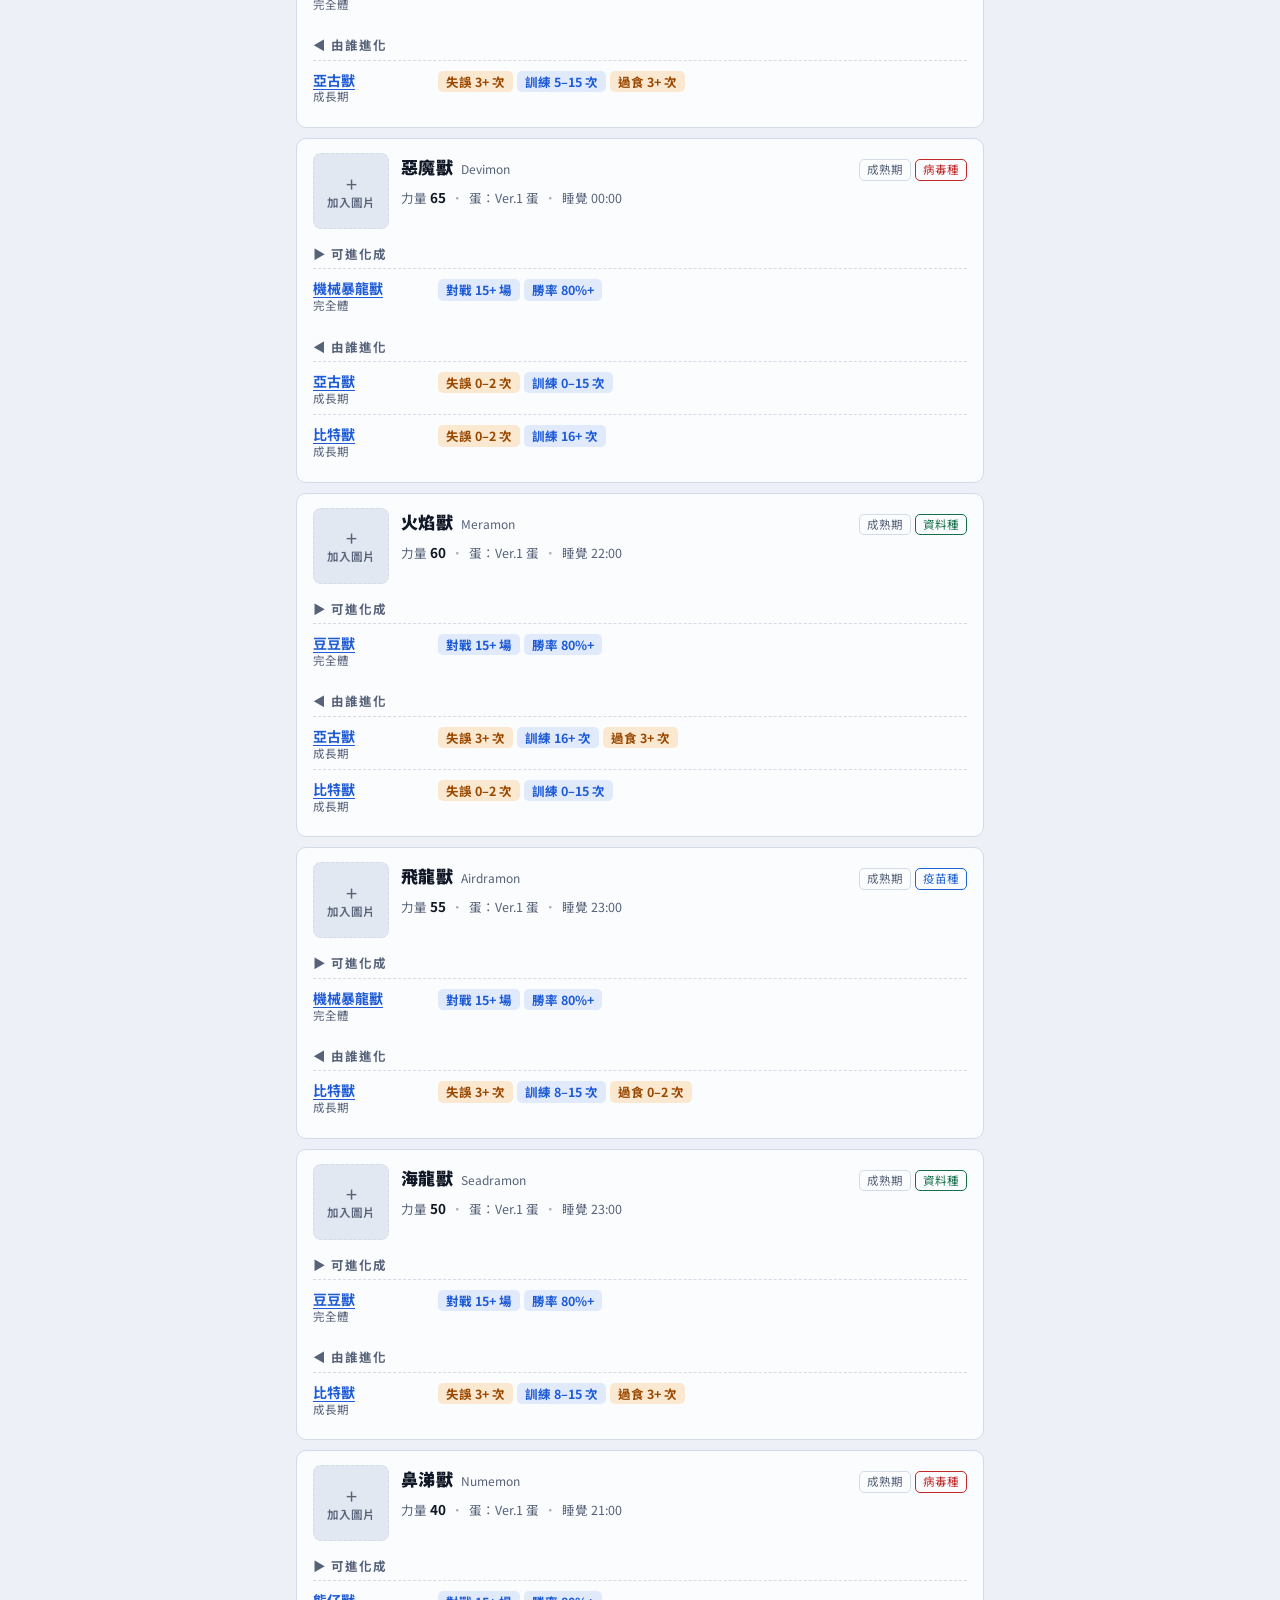
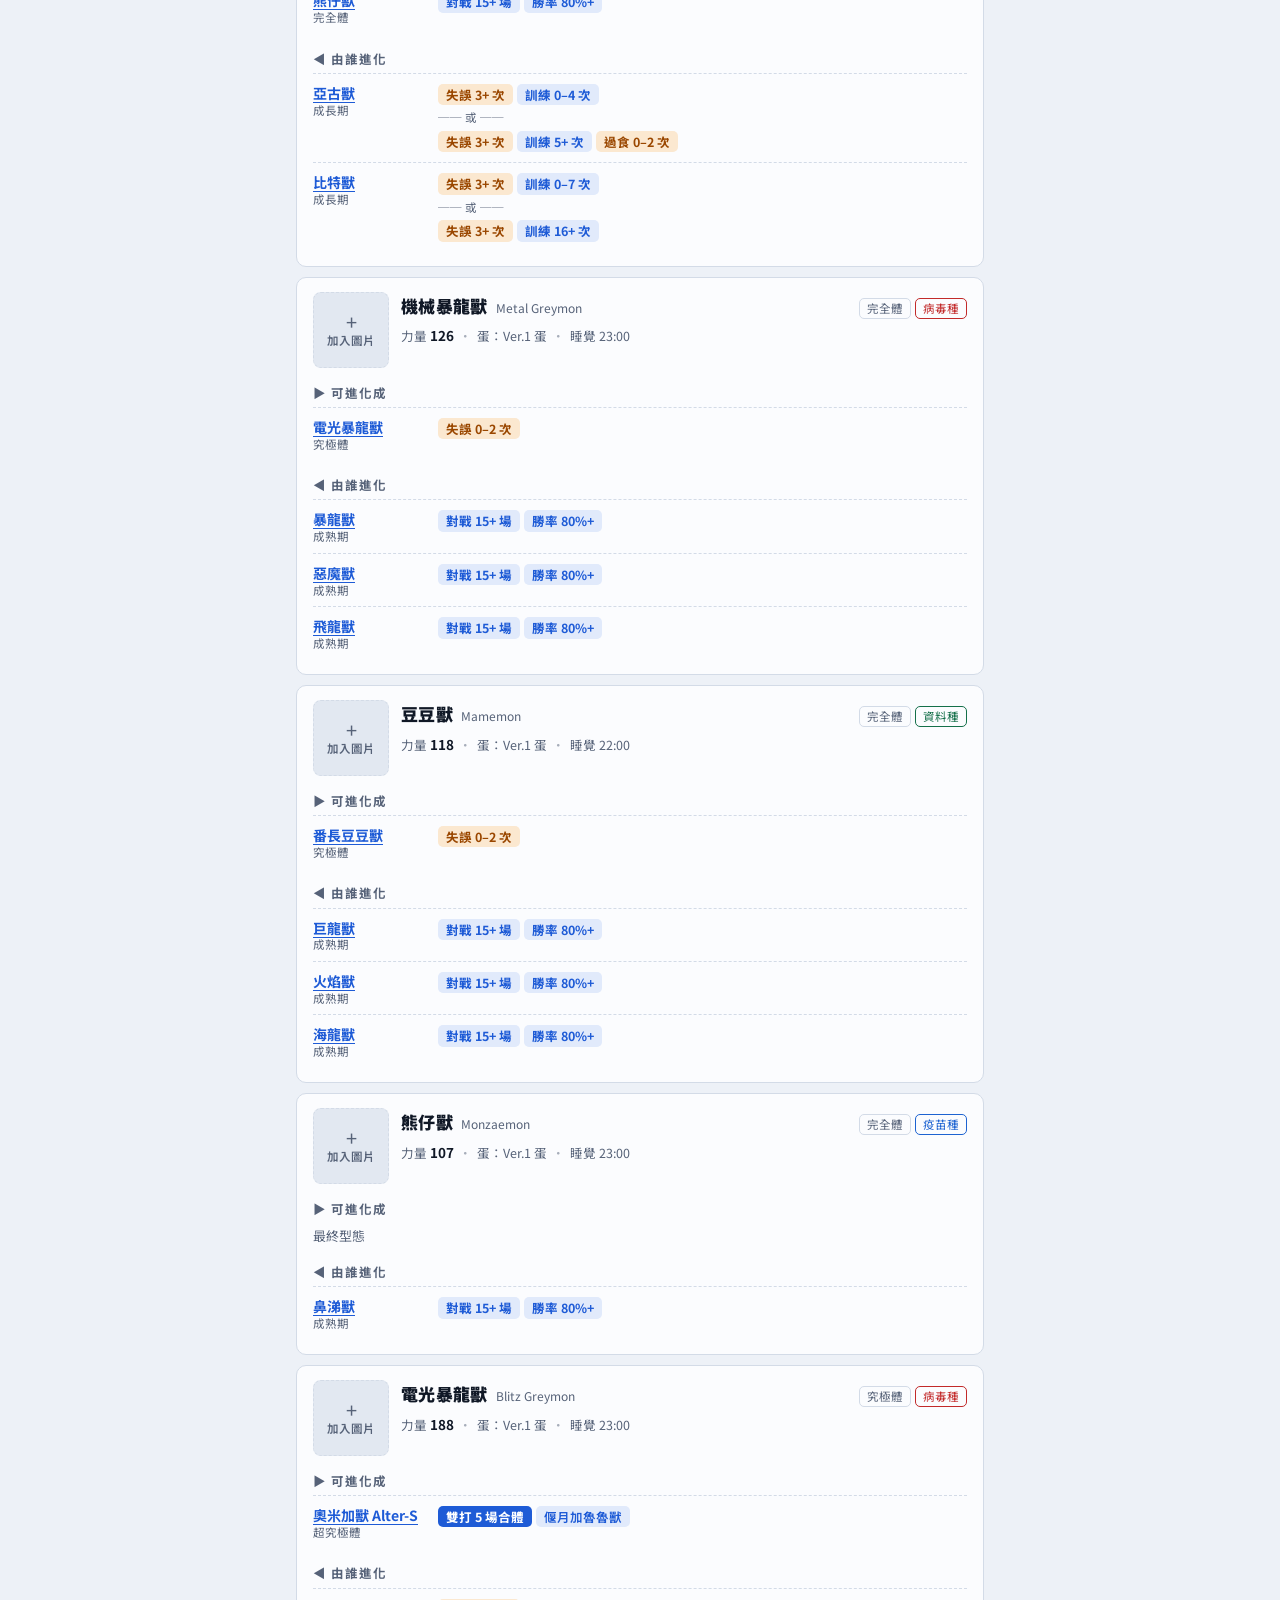
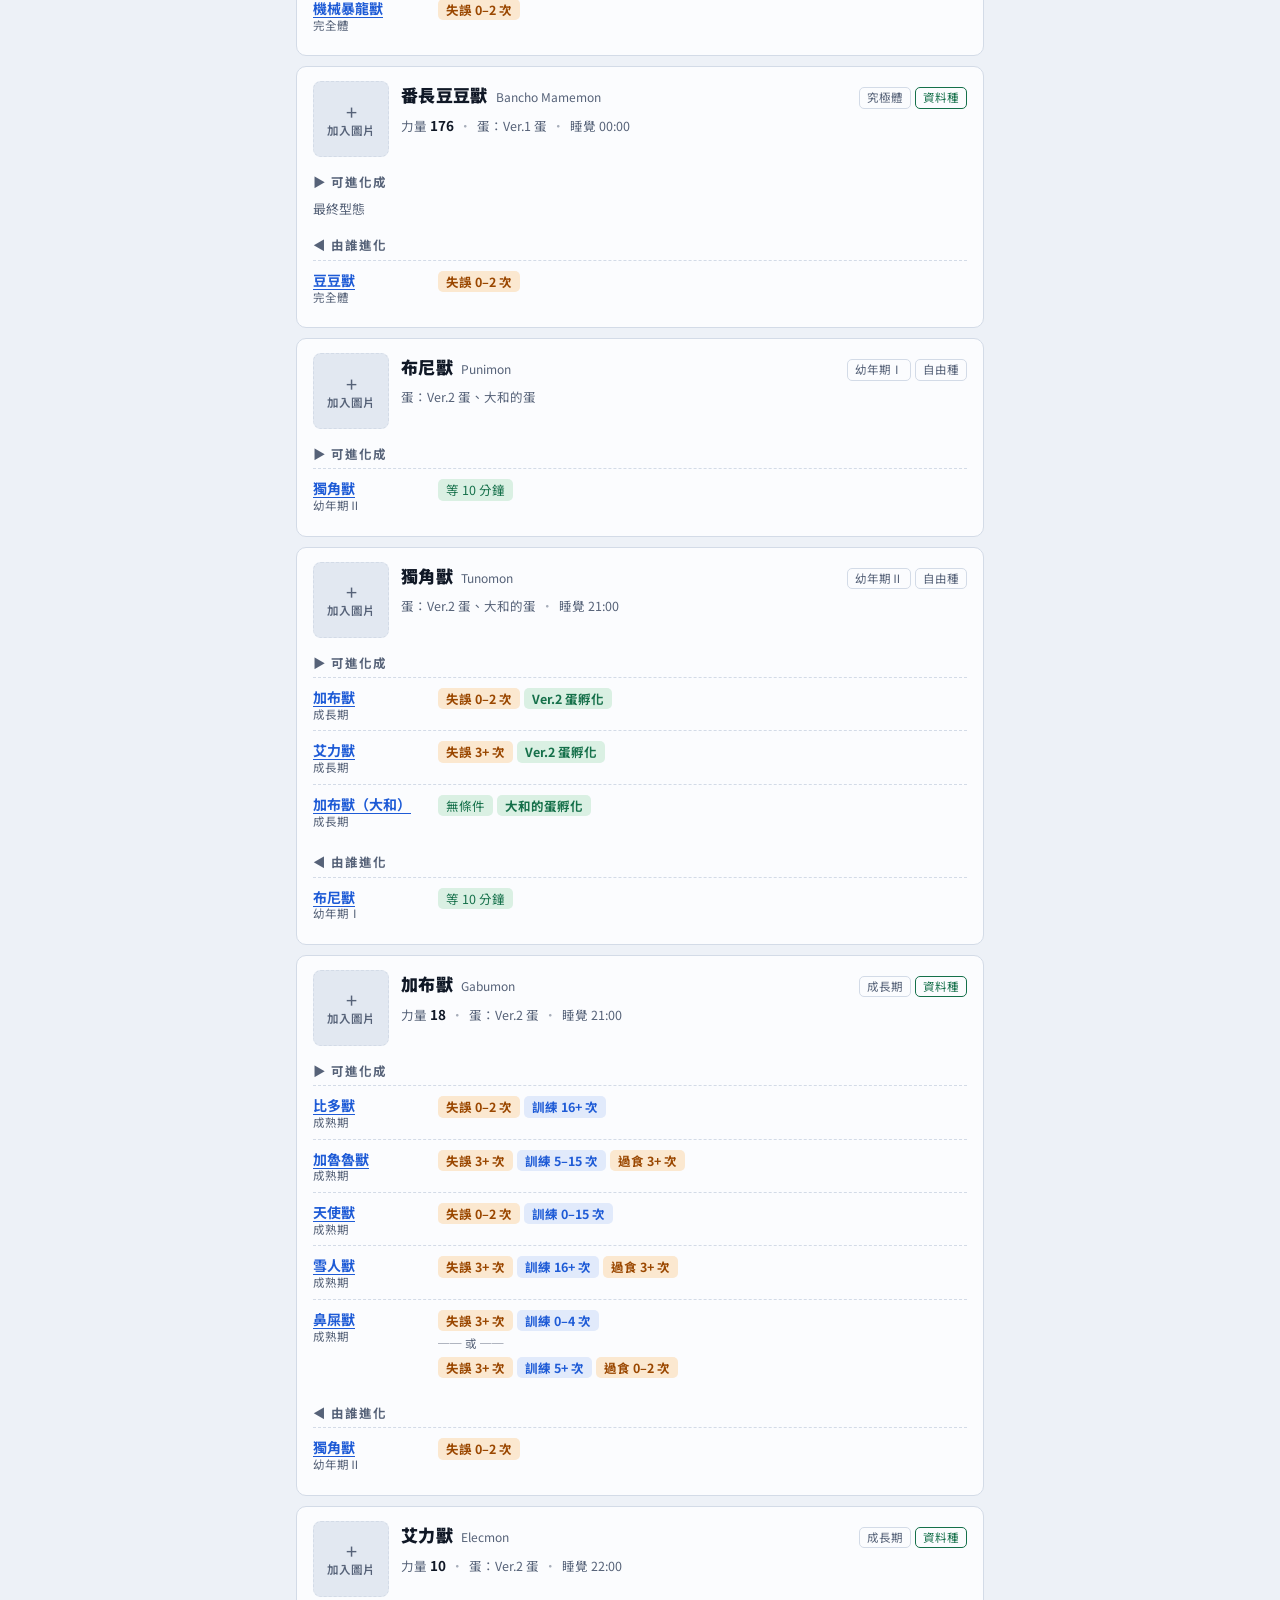
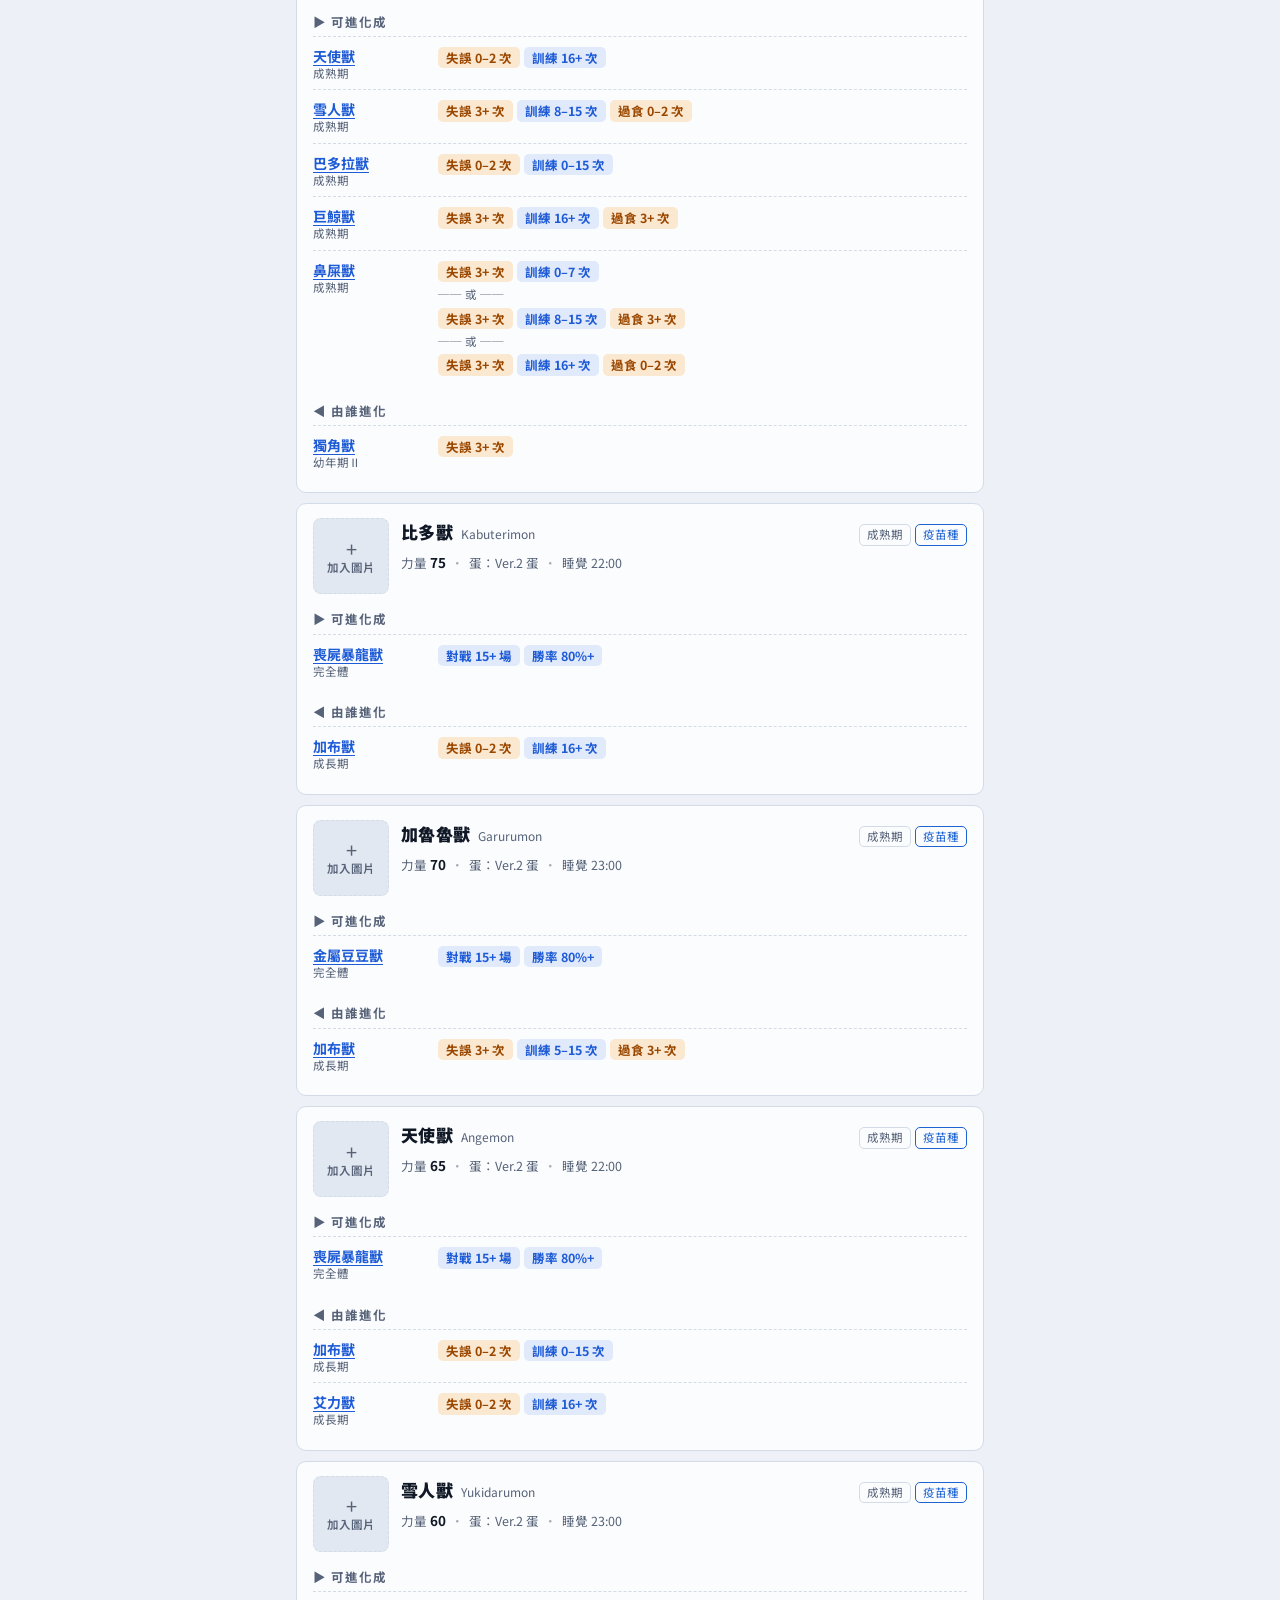
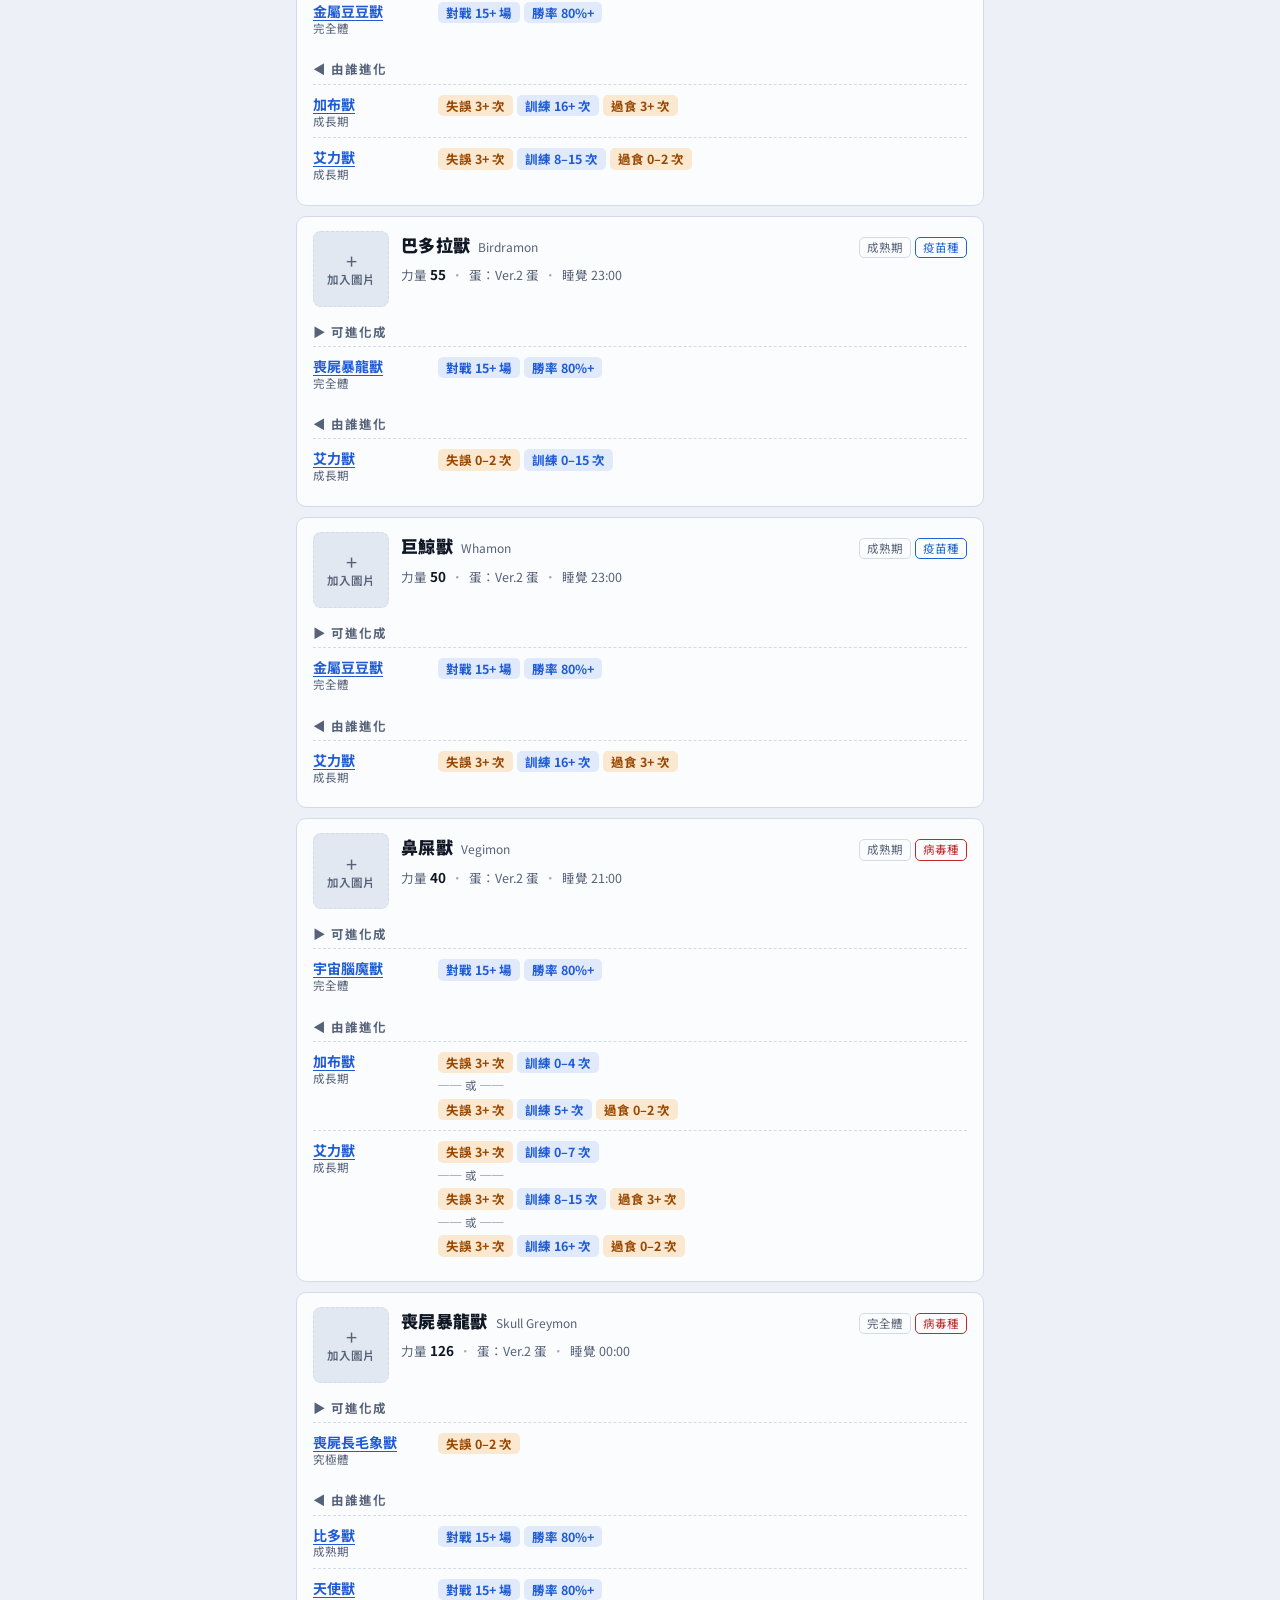
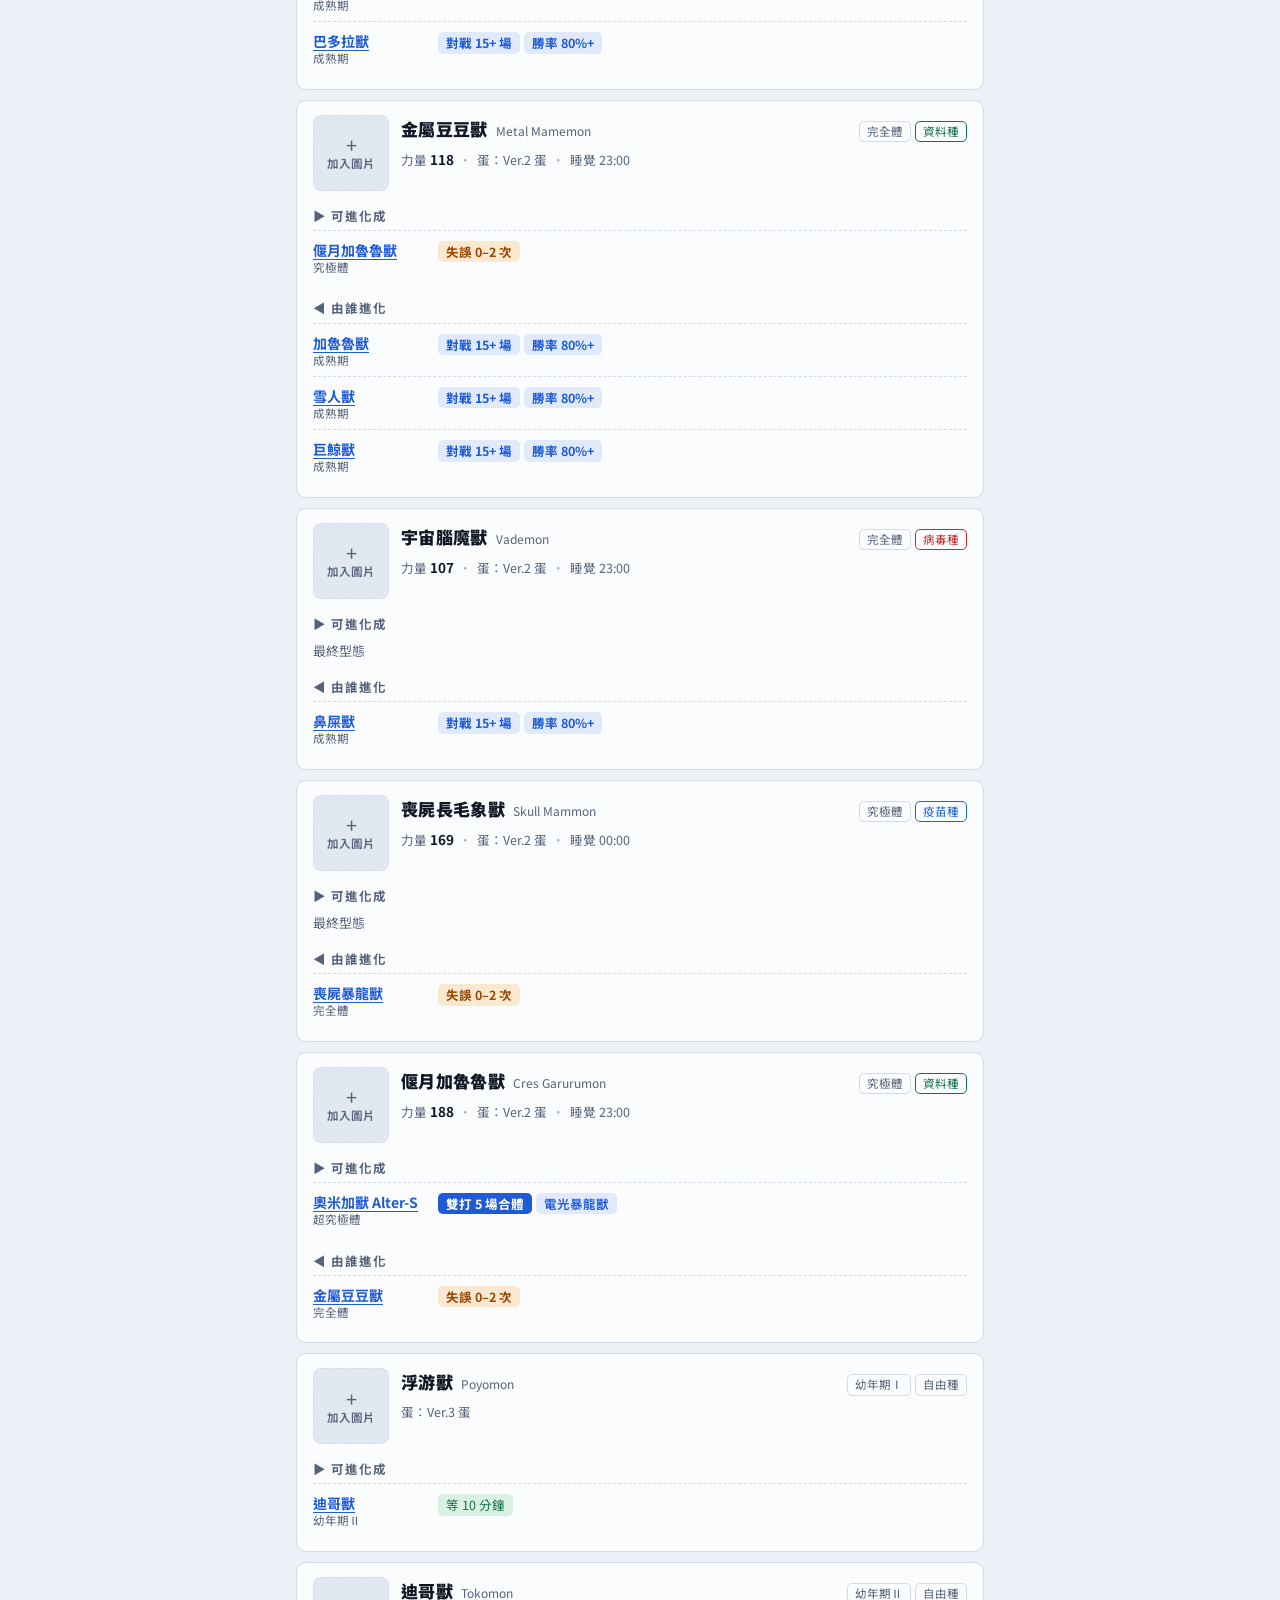
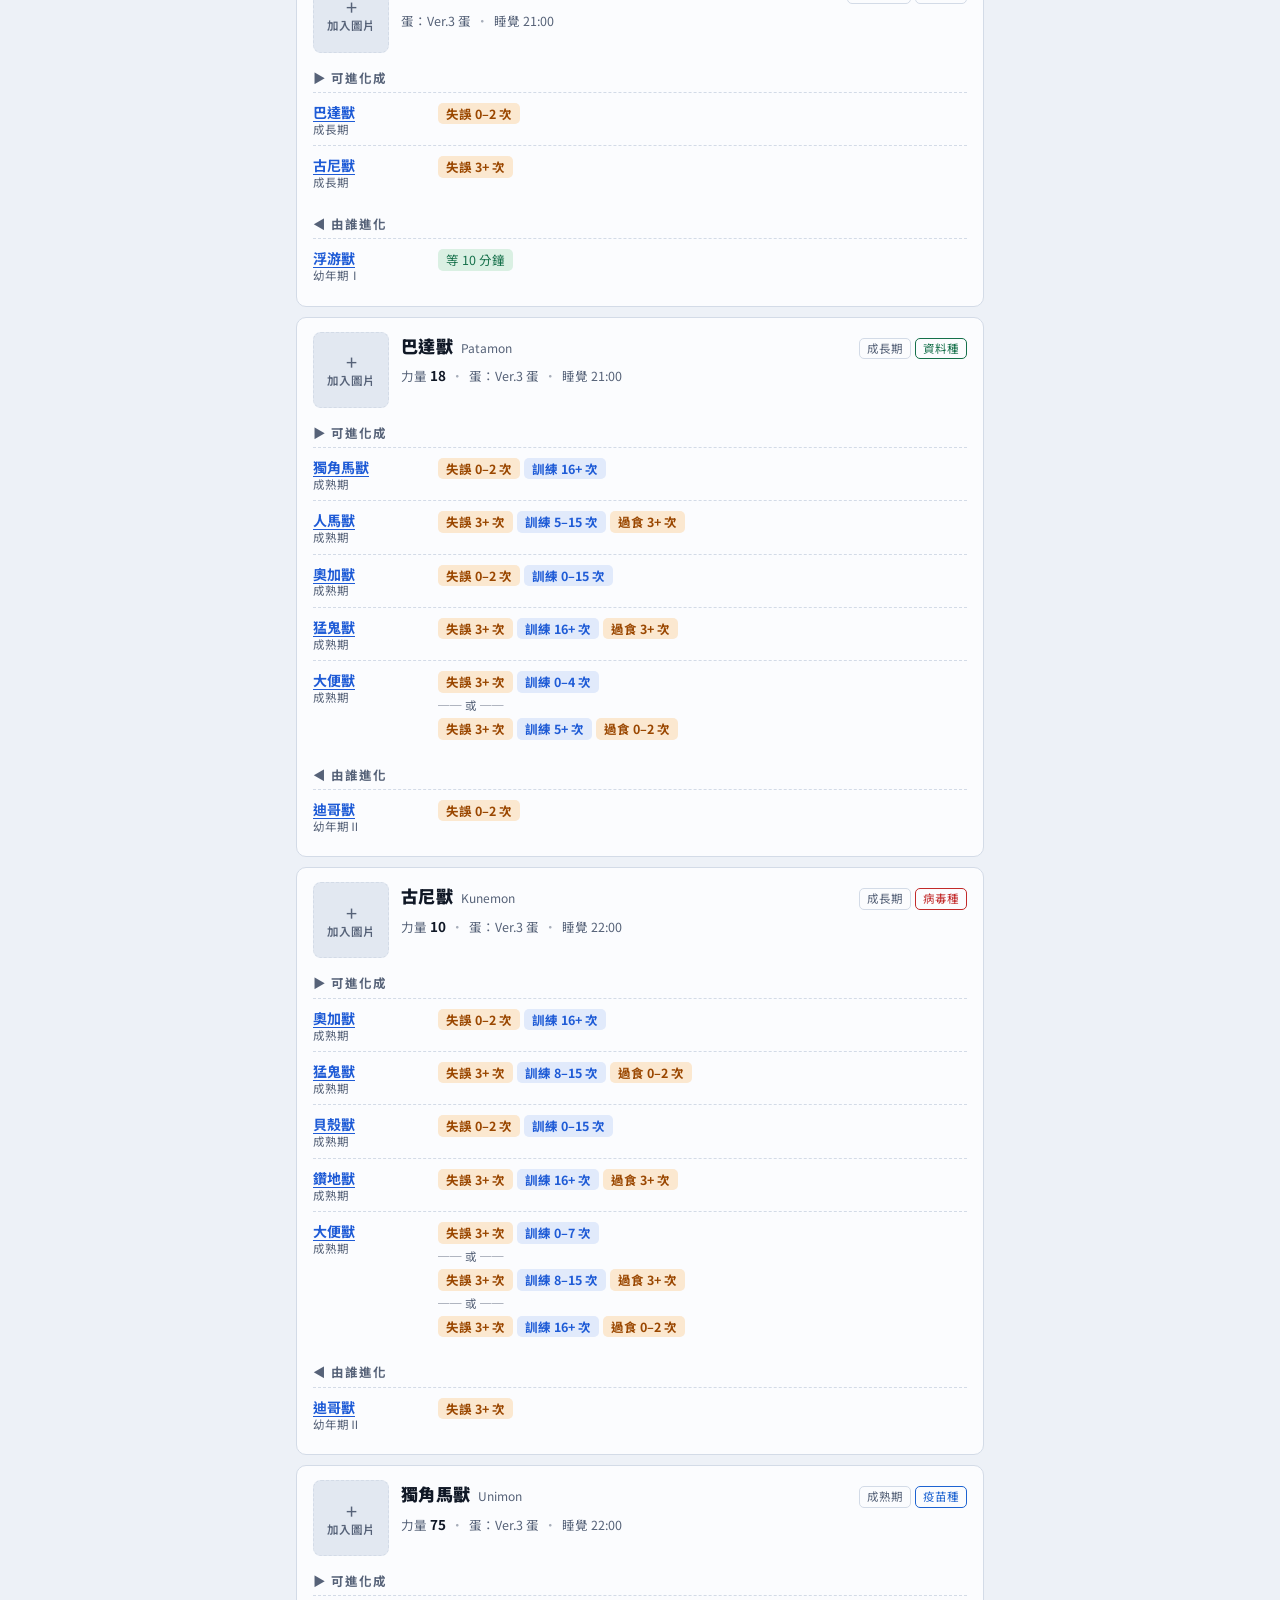
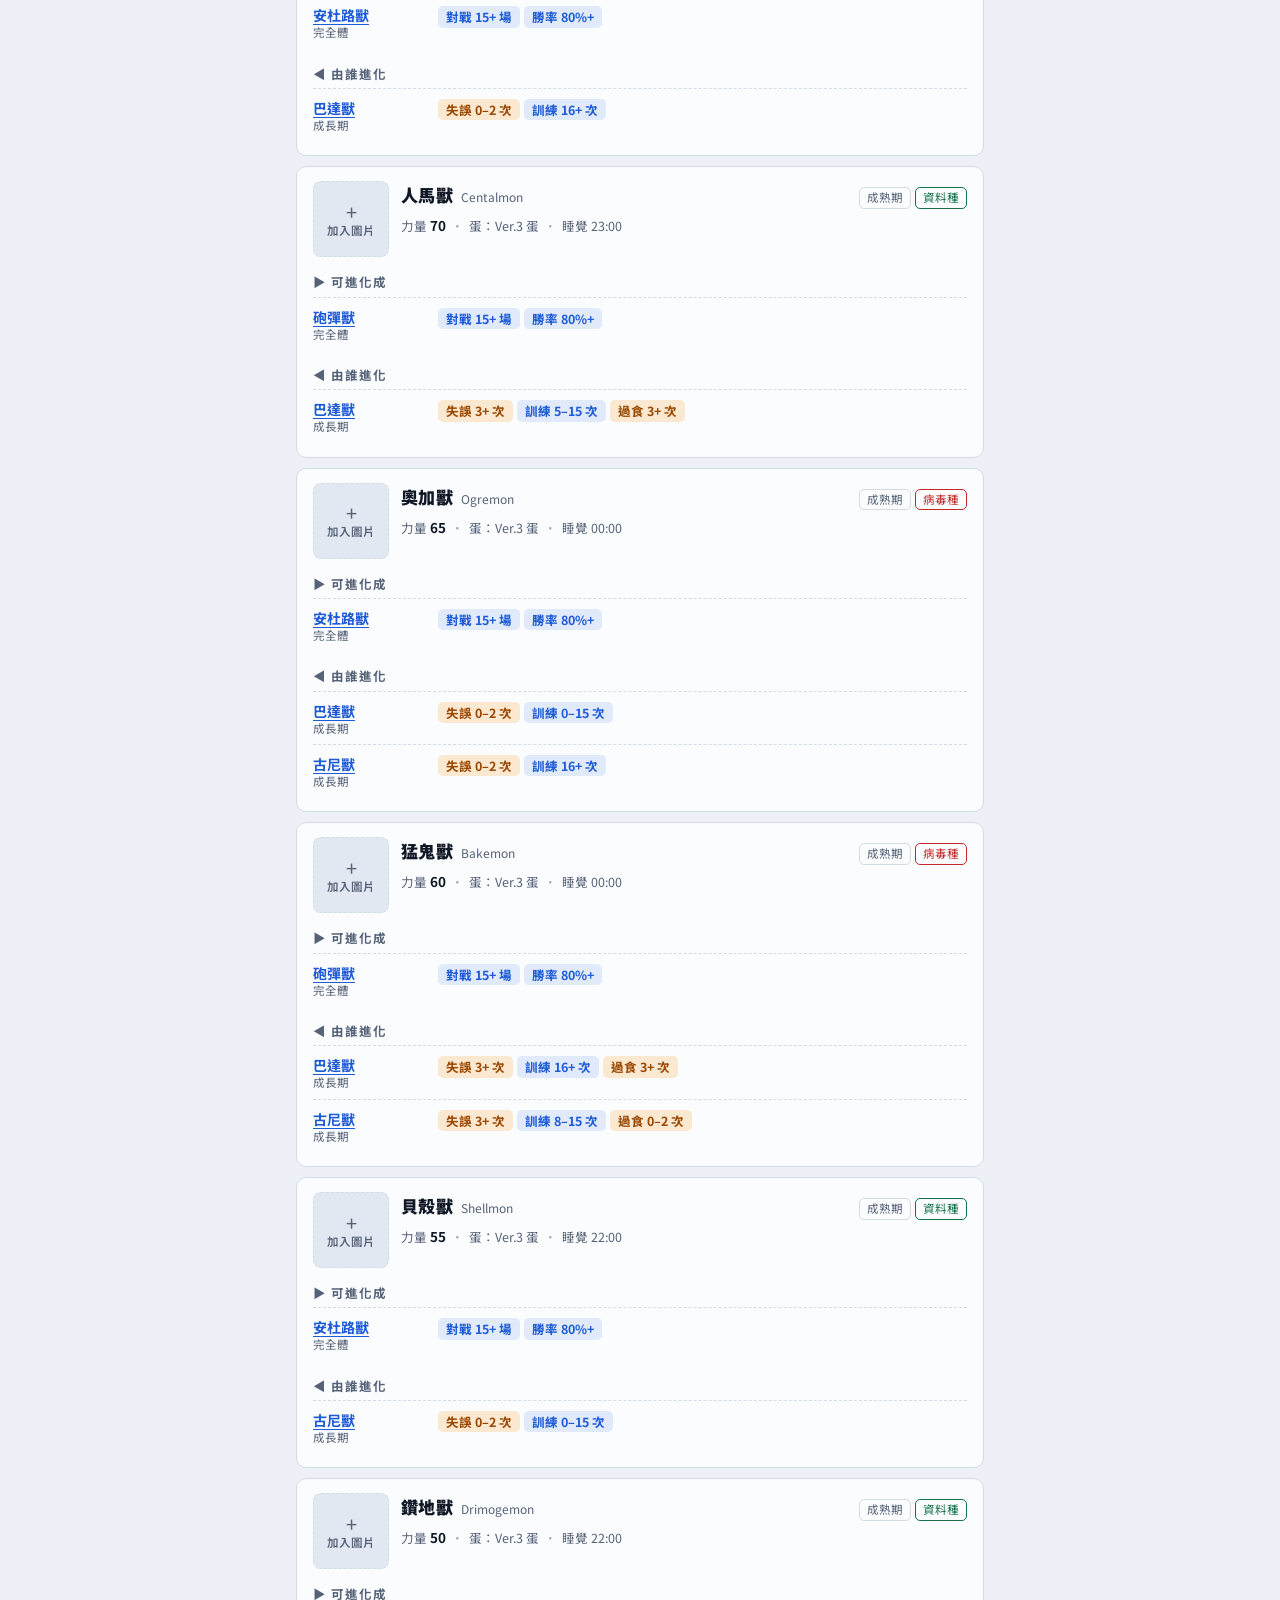
==== commit 353ff7d7: "feat: 元祖20th 進化試算改為先選蛋再選怪獸 - 進化試算先選蛋，怪獸清單只列出這顆蛋會出現的角色，從 114 隻縮到 5～14 隻 - 選過的蛋和怪獸會記住，下次開啟直接沿用 - 離線快取版" ====
--- a/docs/dm20.html
+++ b/docs/dm20.html
@@ -51,8 +51,8 @@
   <details class="card tool si" id="evoTool" open data-sonly data-alias="進化試算 模擬 計算 判斷 會進化成誰">
     <summary>進化試算 <span class="hint">輸入目前狀態，看時間到會進化成誰</span></summary>
     <div class="form">
-      <label class="full">目前怪獸<select id="et-cur"></select></label>
-      <label class="full egg-f" hidden>從哪顆蛋孵出來<select id="et-egg"></select></label>
+      <label class="full">① 先選蛋<select id="et-egg"></select></label>
+      <label class="full">② 再選目前怪獸<select id="et-cur"></select></label>
       <label>本階段照顧失誤（次）<input id="et-cm" type="number" min="0" max="30" inputmode="numeric" value="0"></label>
       <label>本階段訓練次數<input id="et-tr" type="number" min="0" max="99" inputmode="numeric" value="0"></label>
       <label>本階段過食次數<input id="et-of" type="number" min="0" max="20" inputmode="numeric" value="0"></label>
